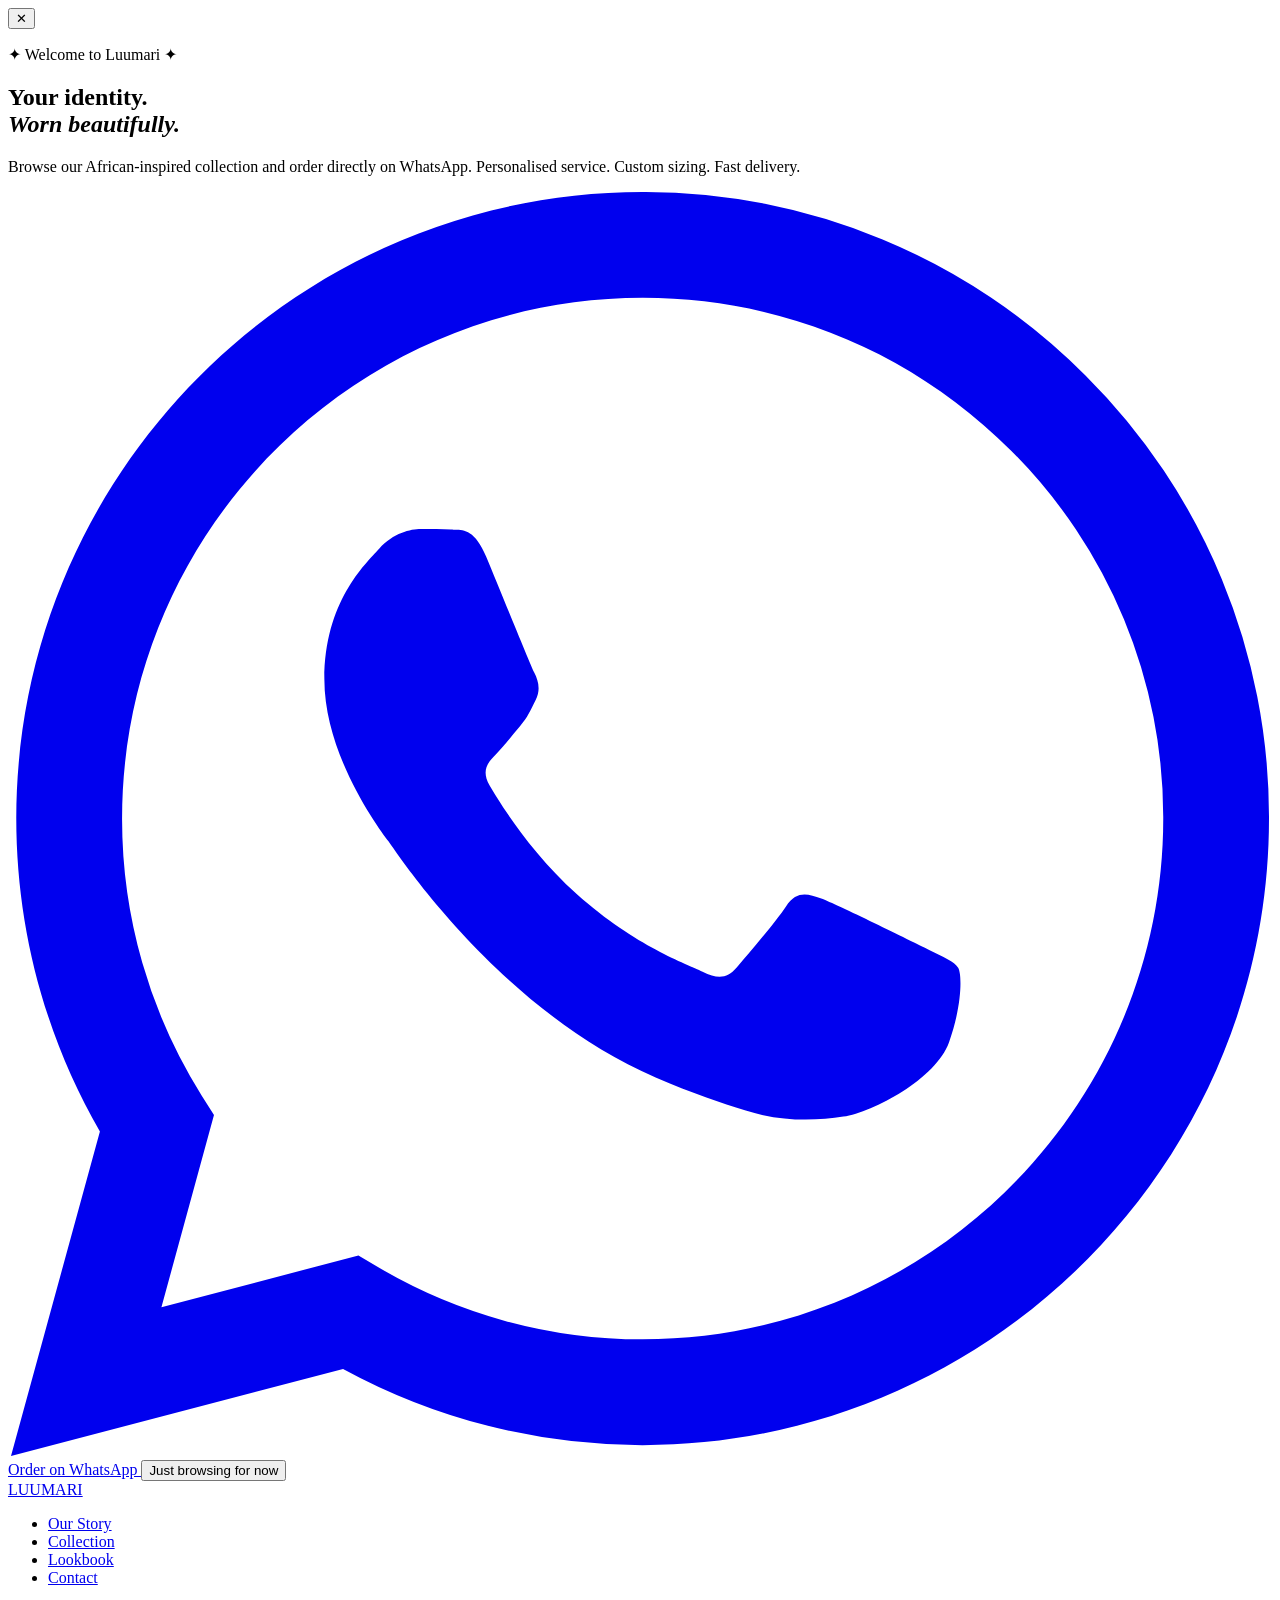
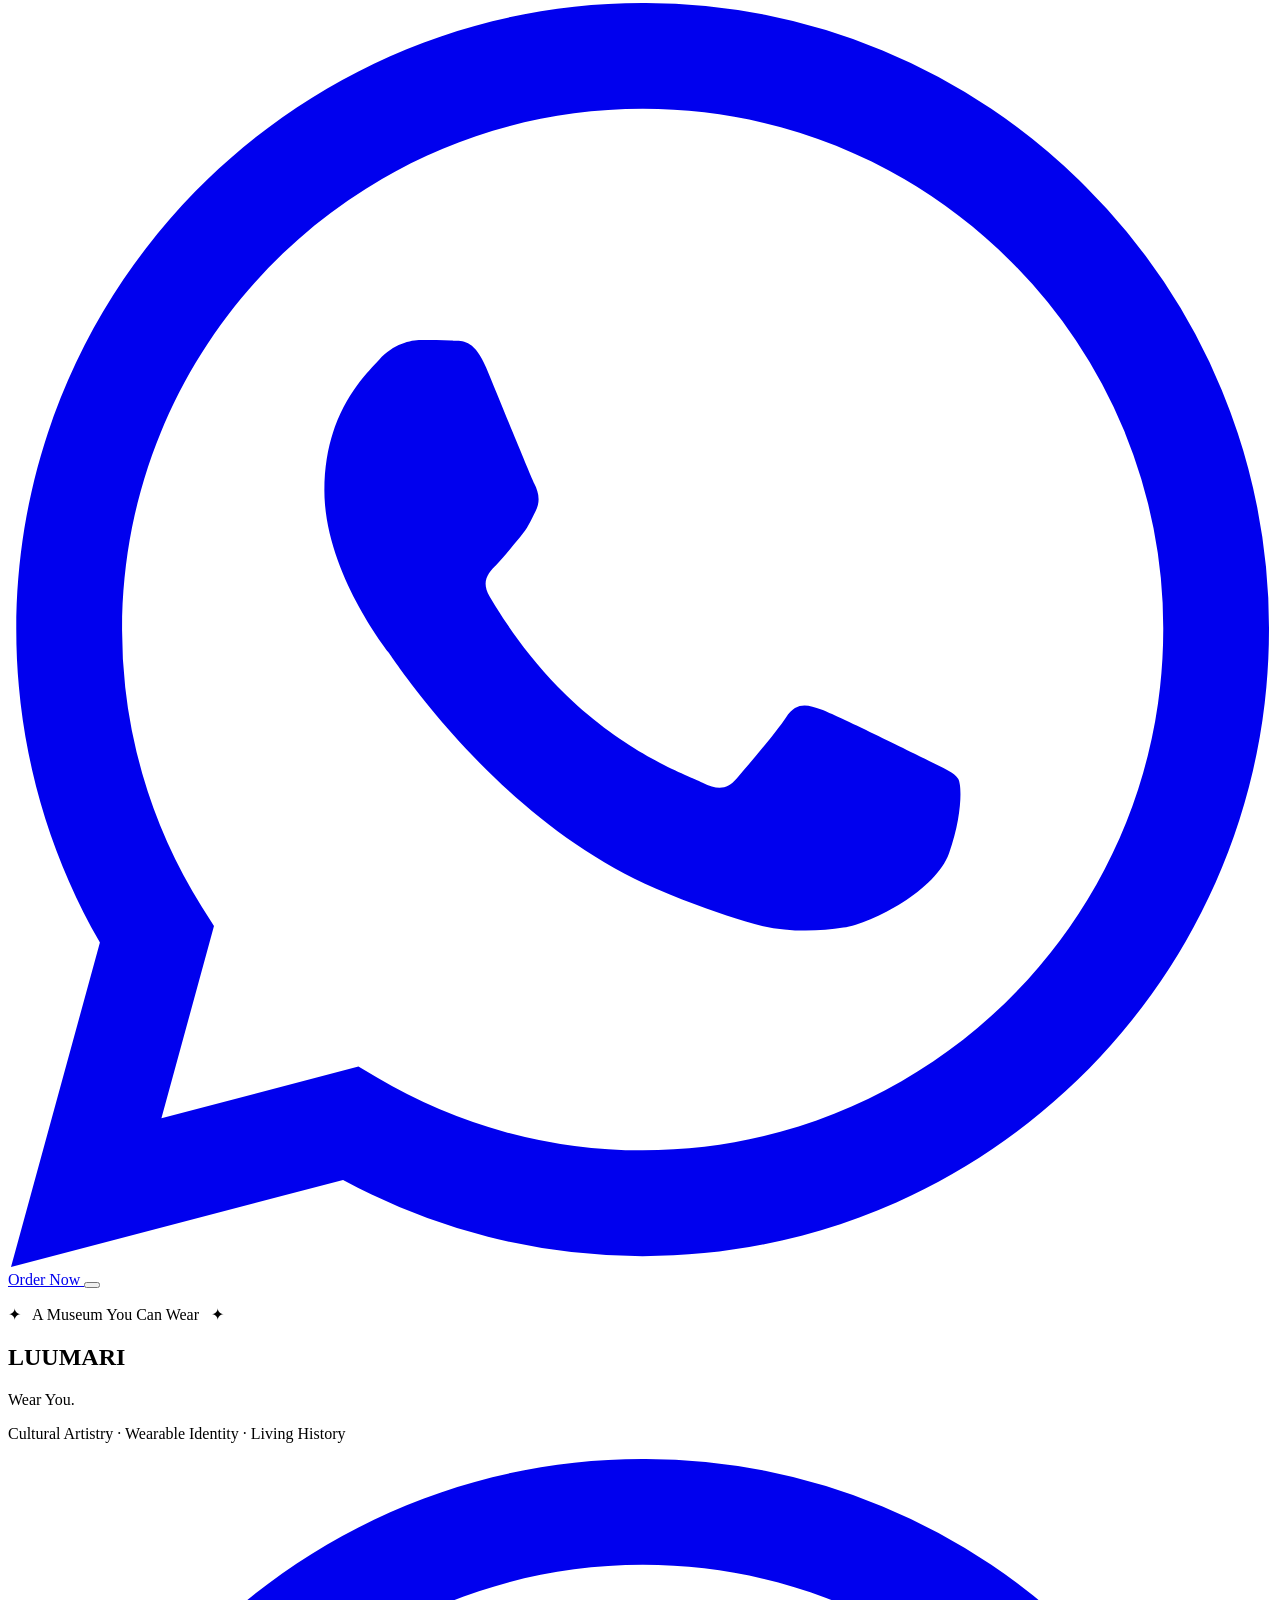
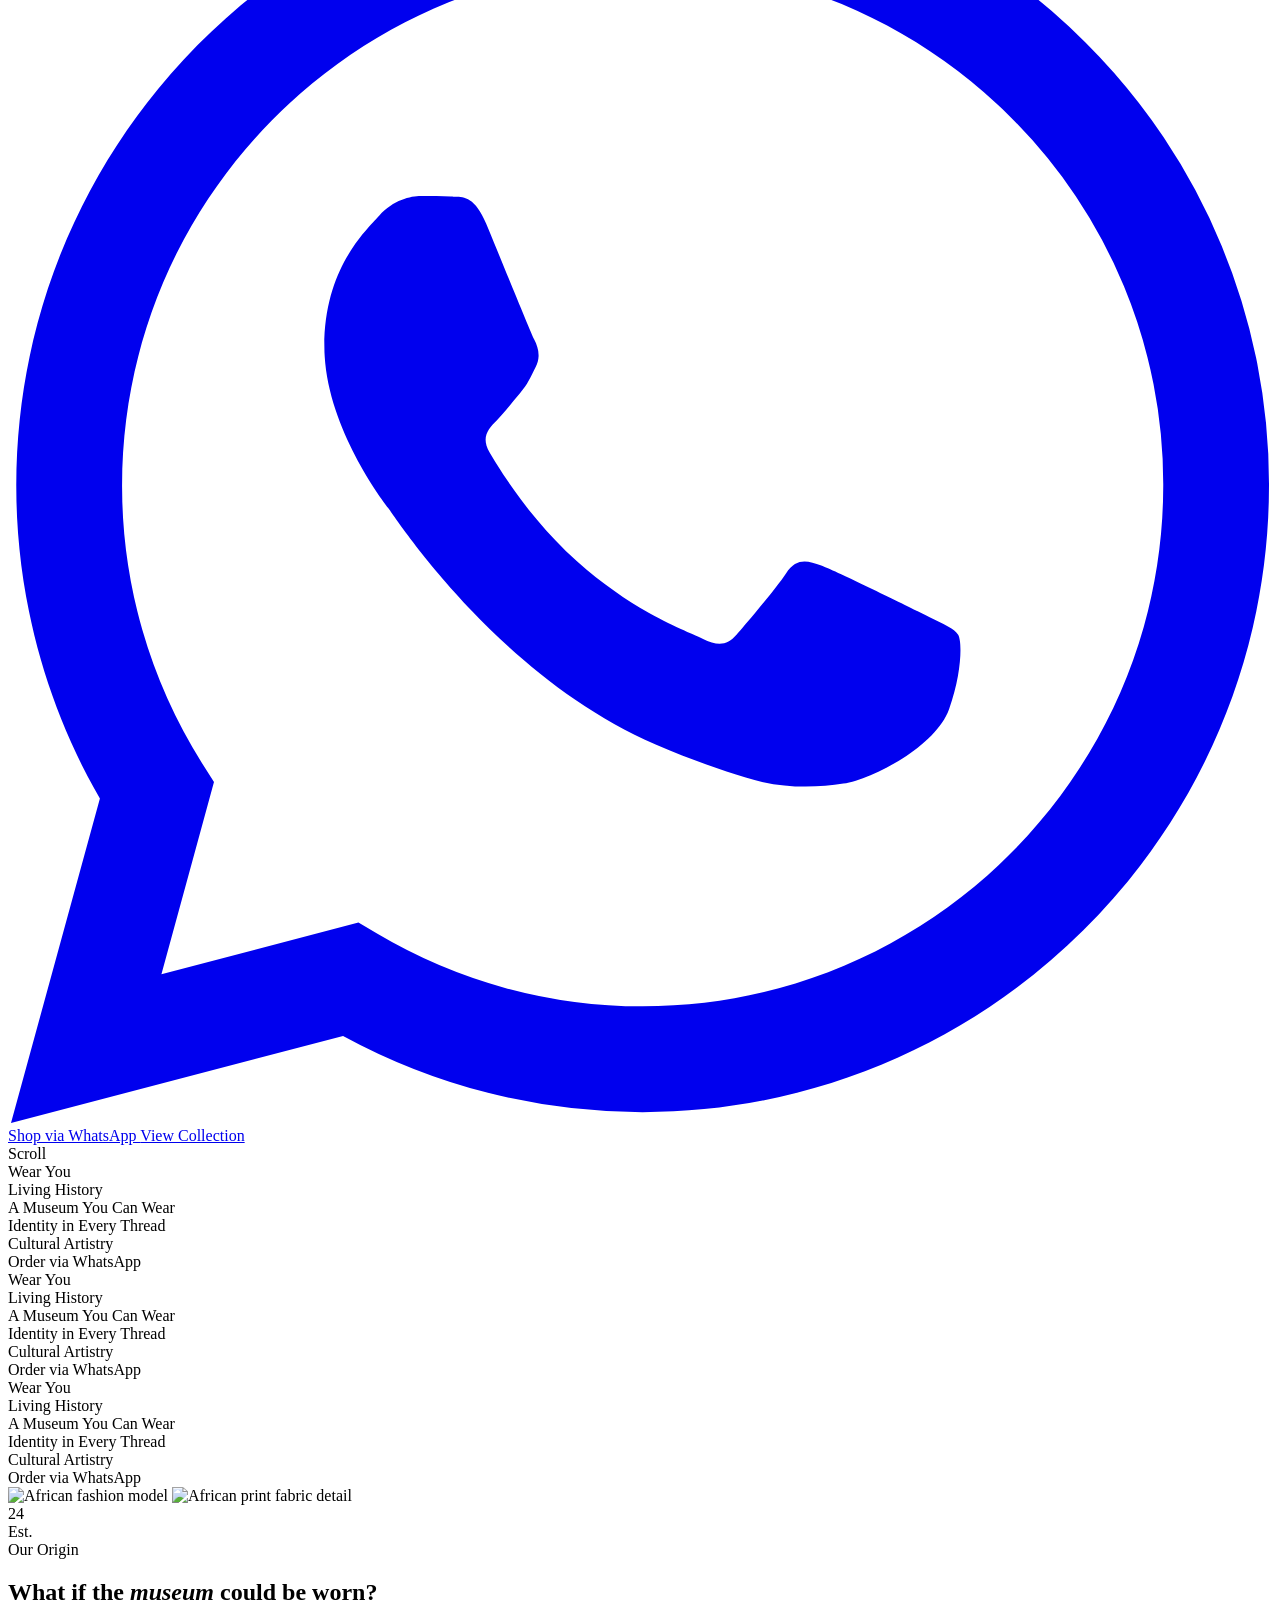
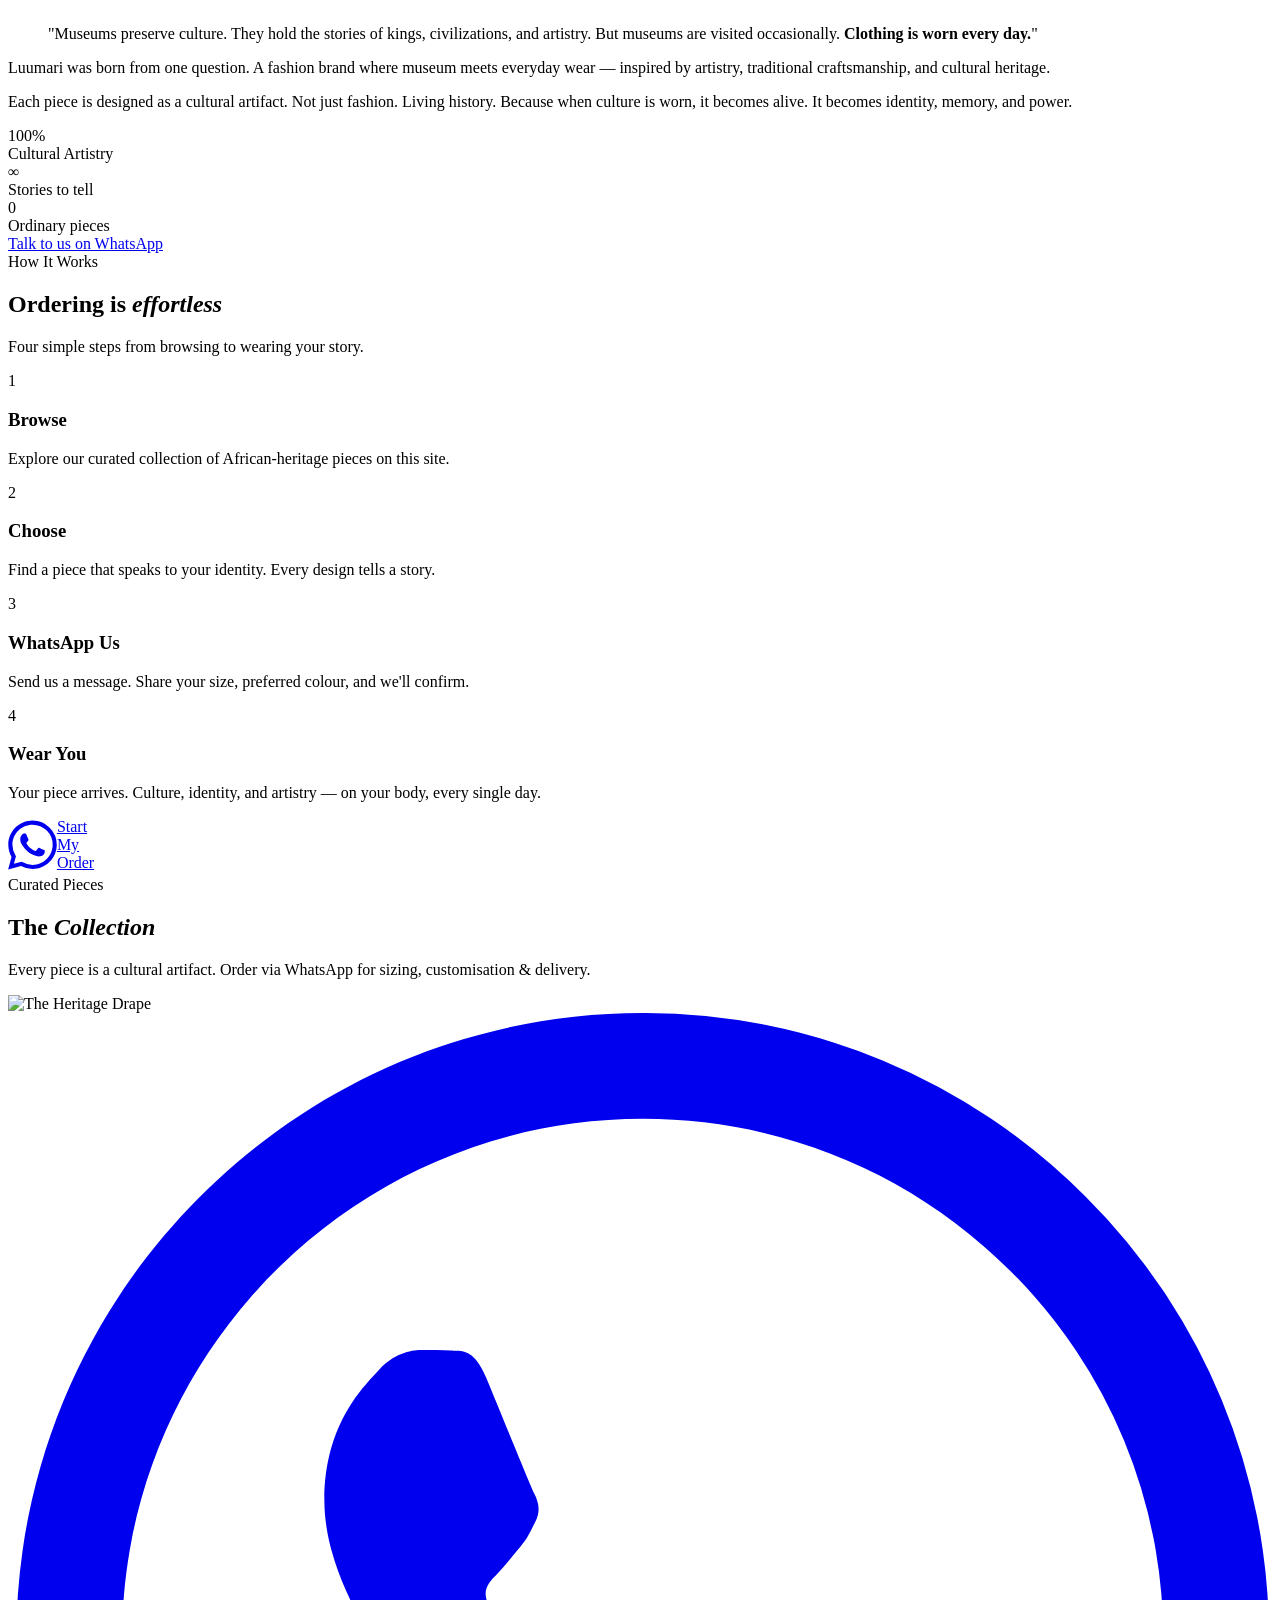
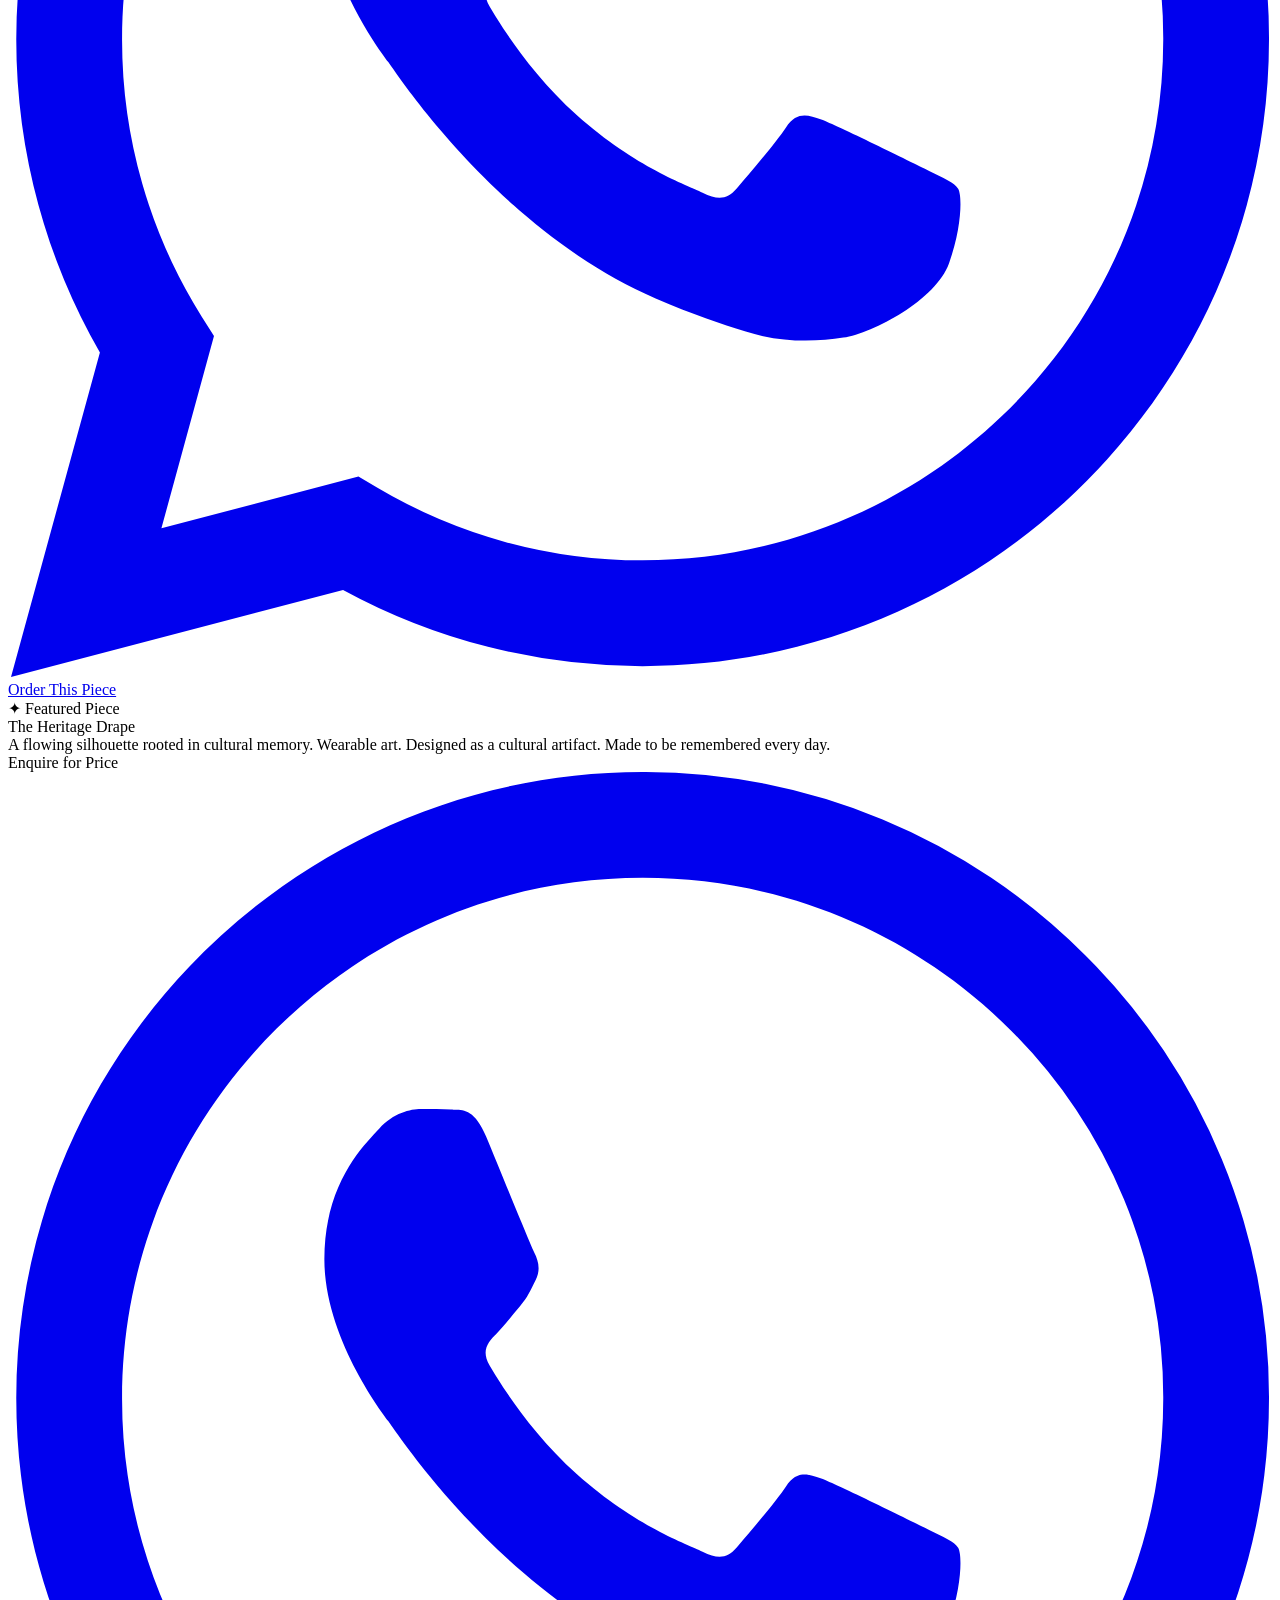
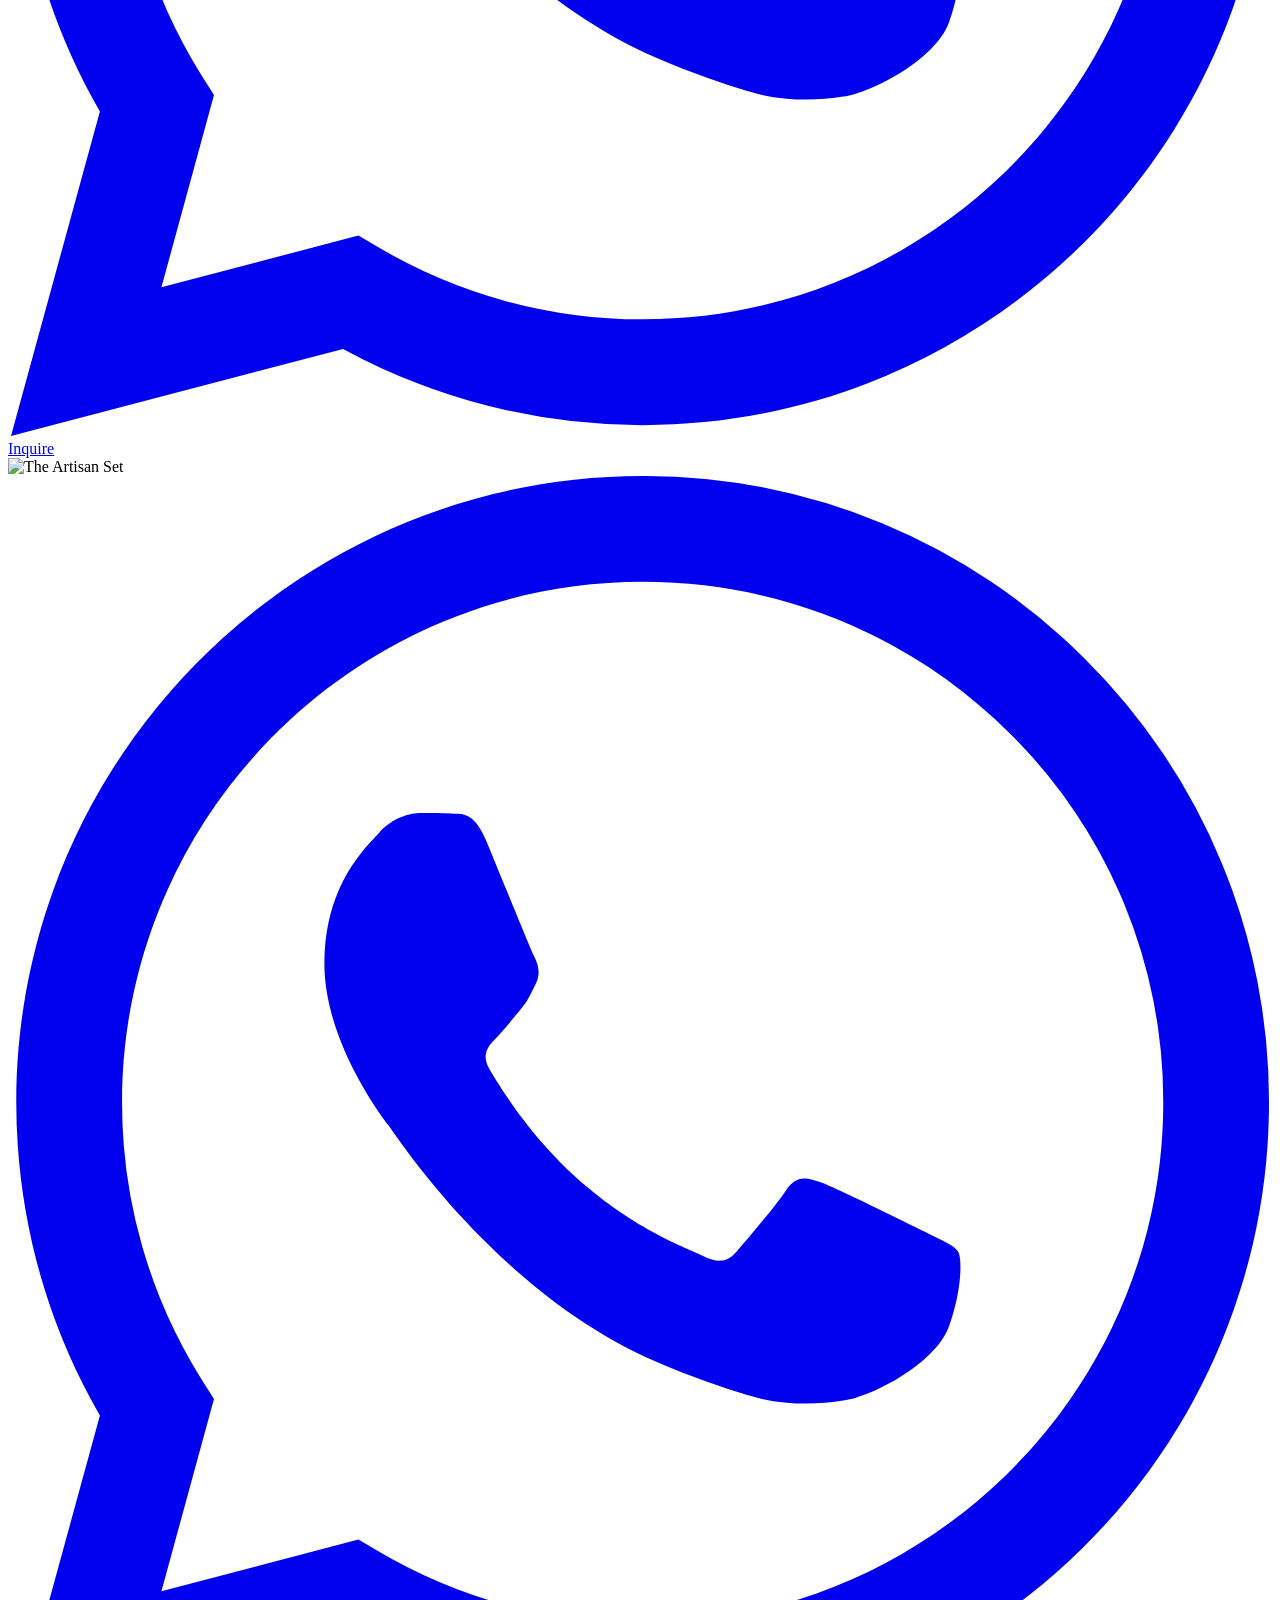
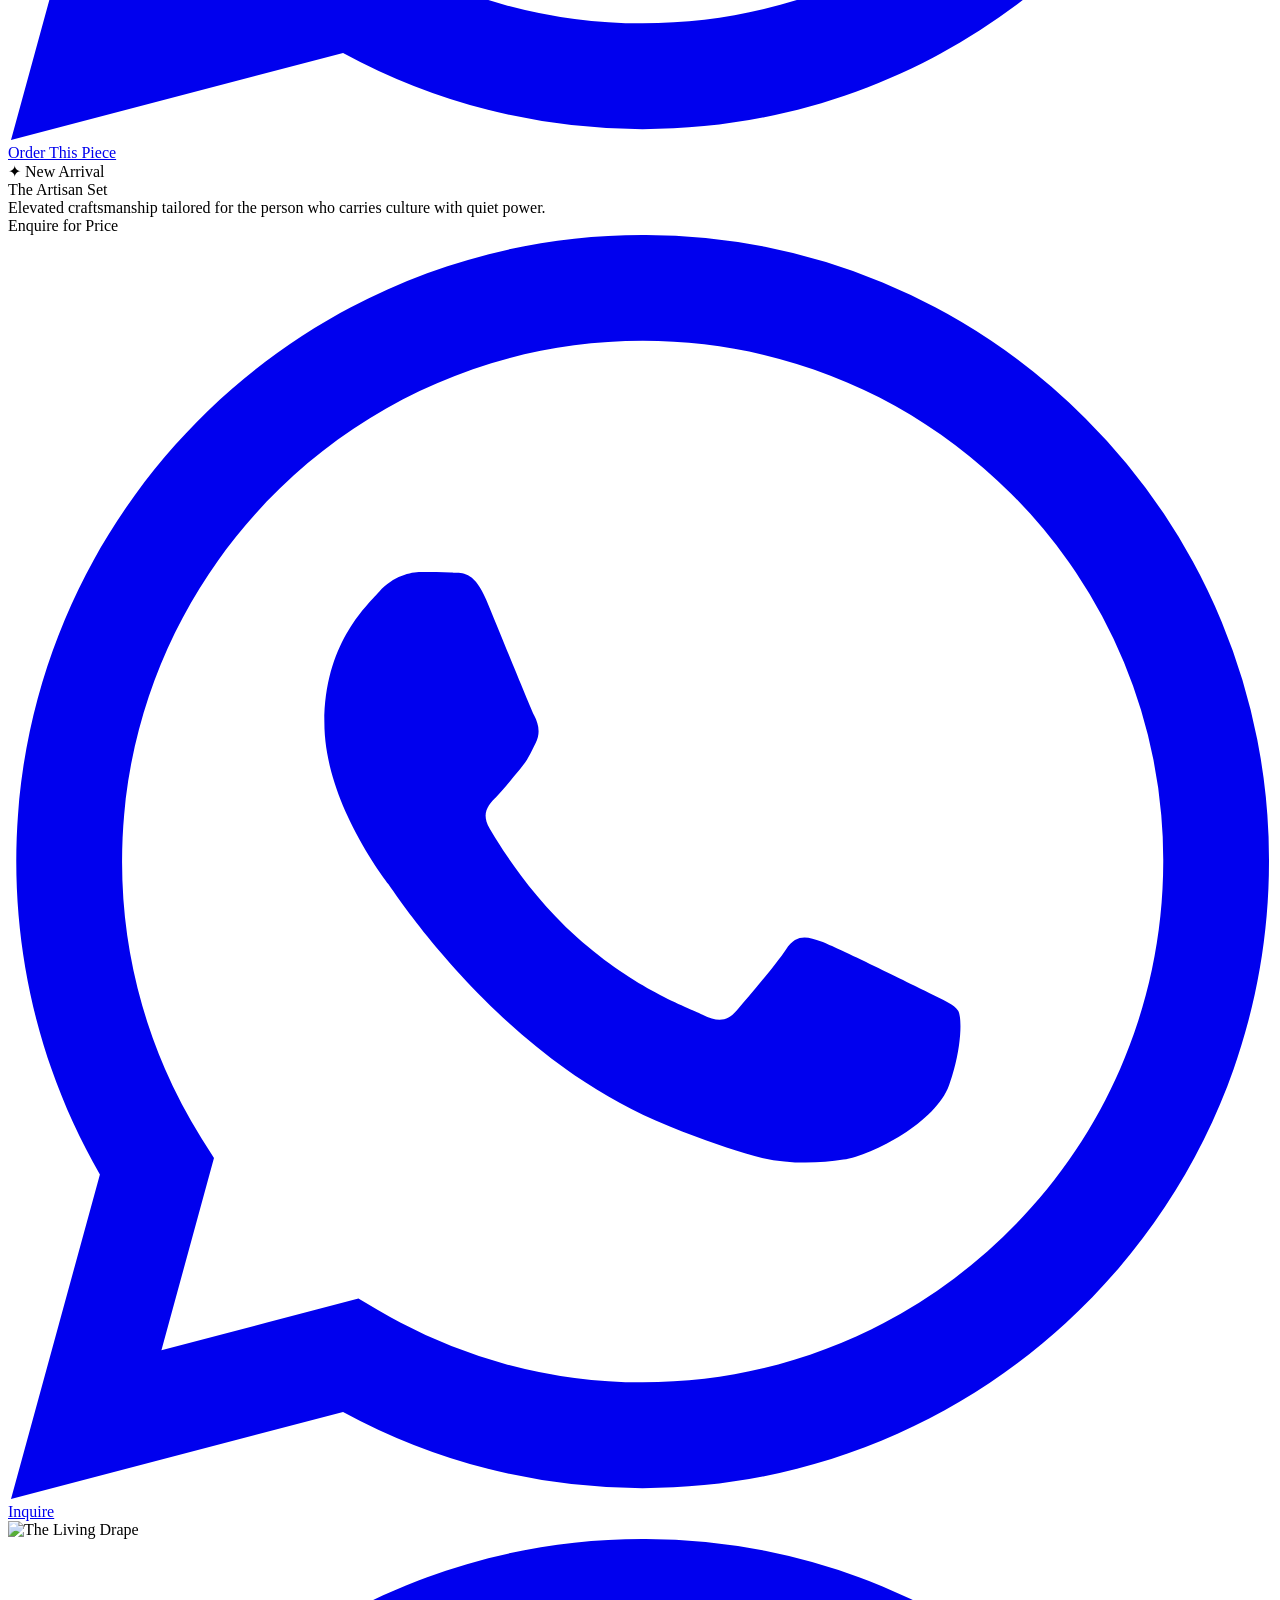
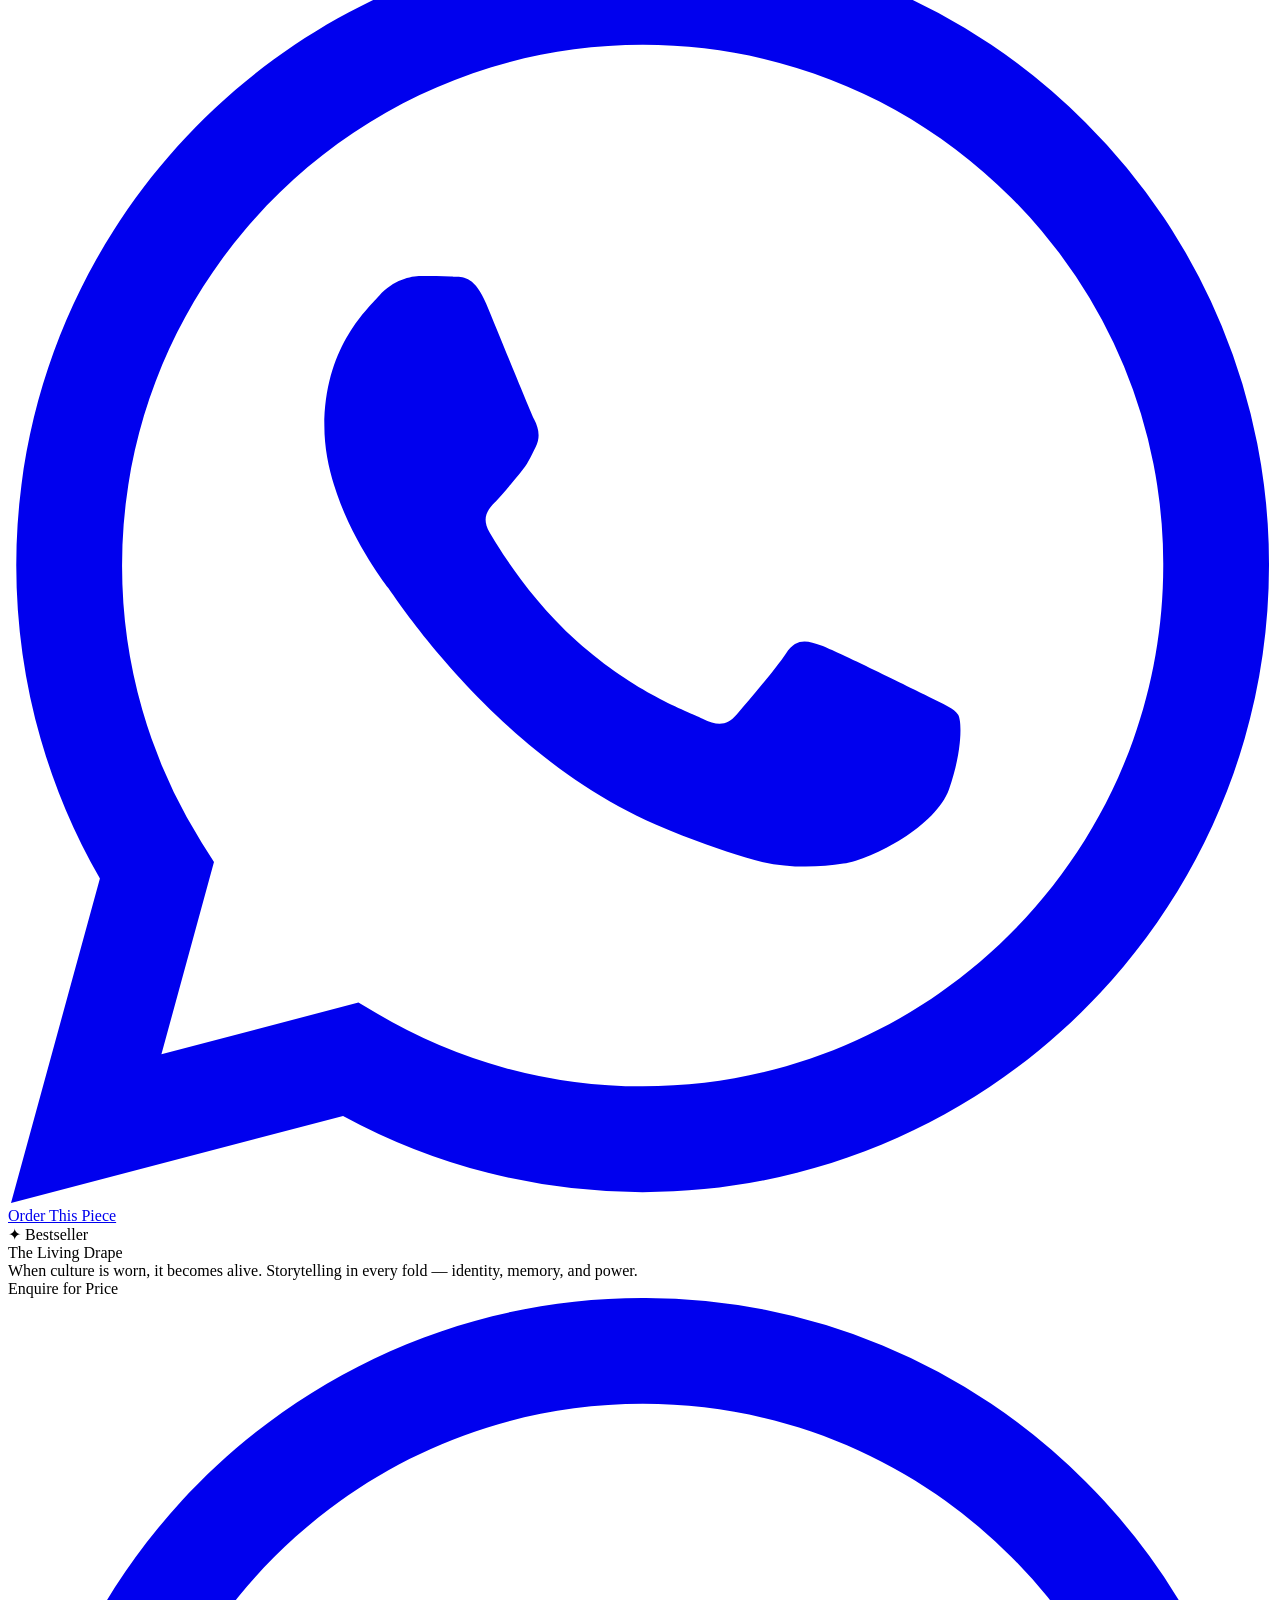
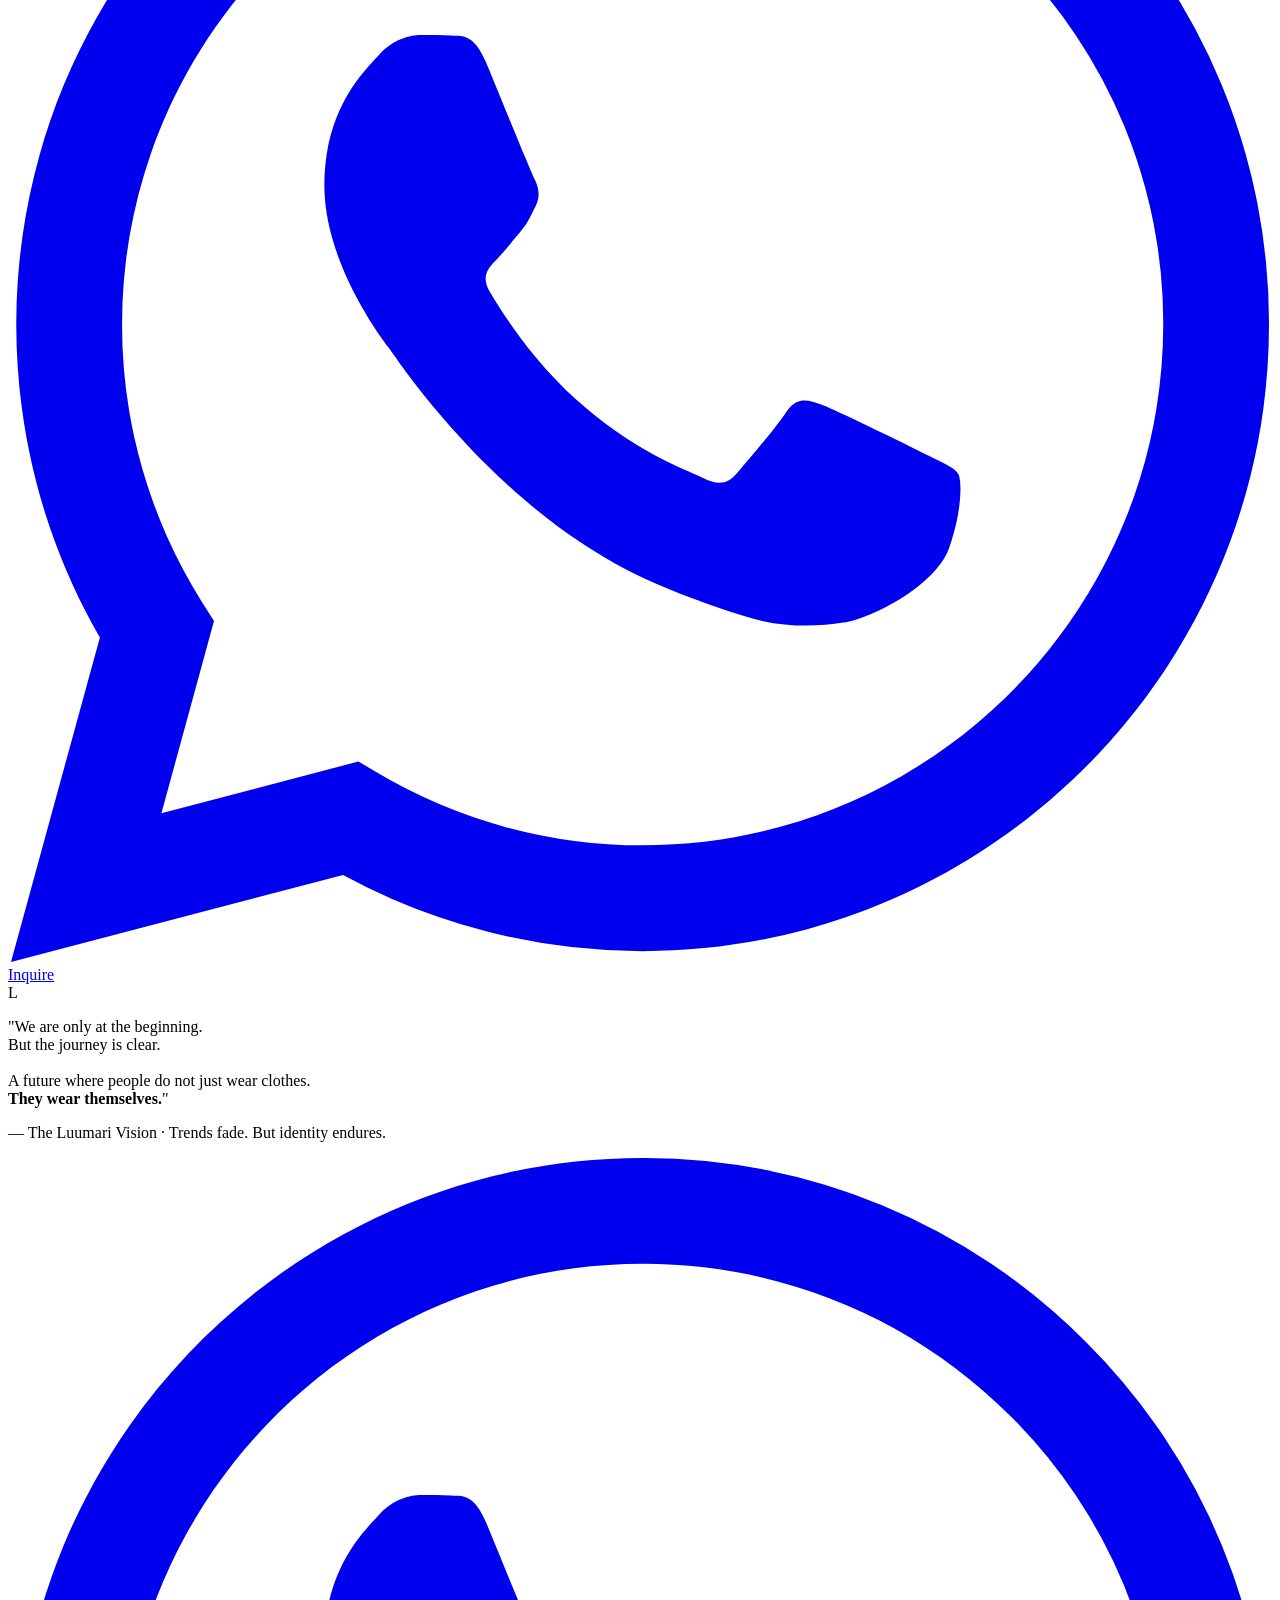
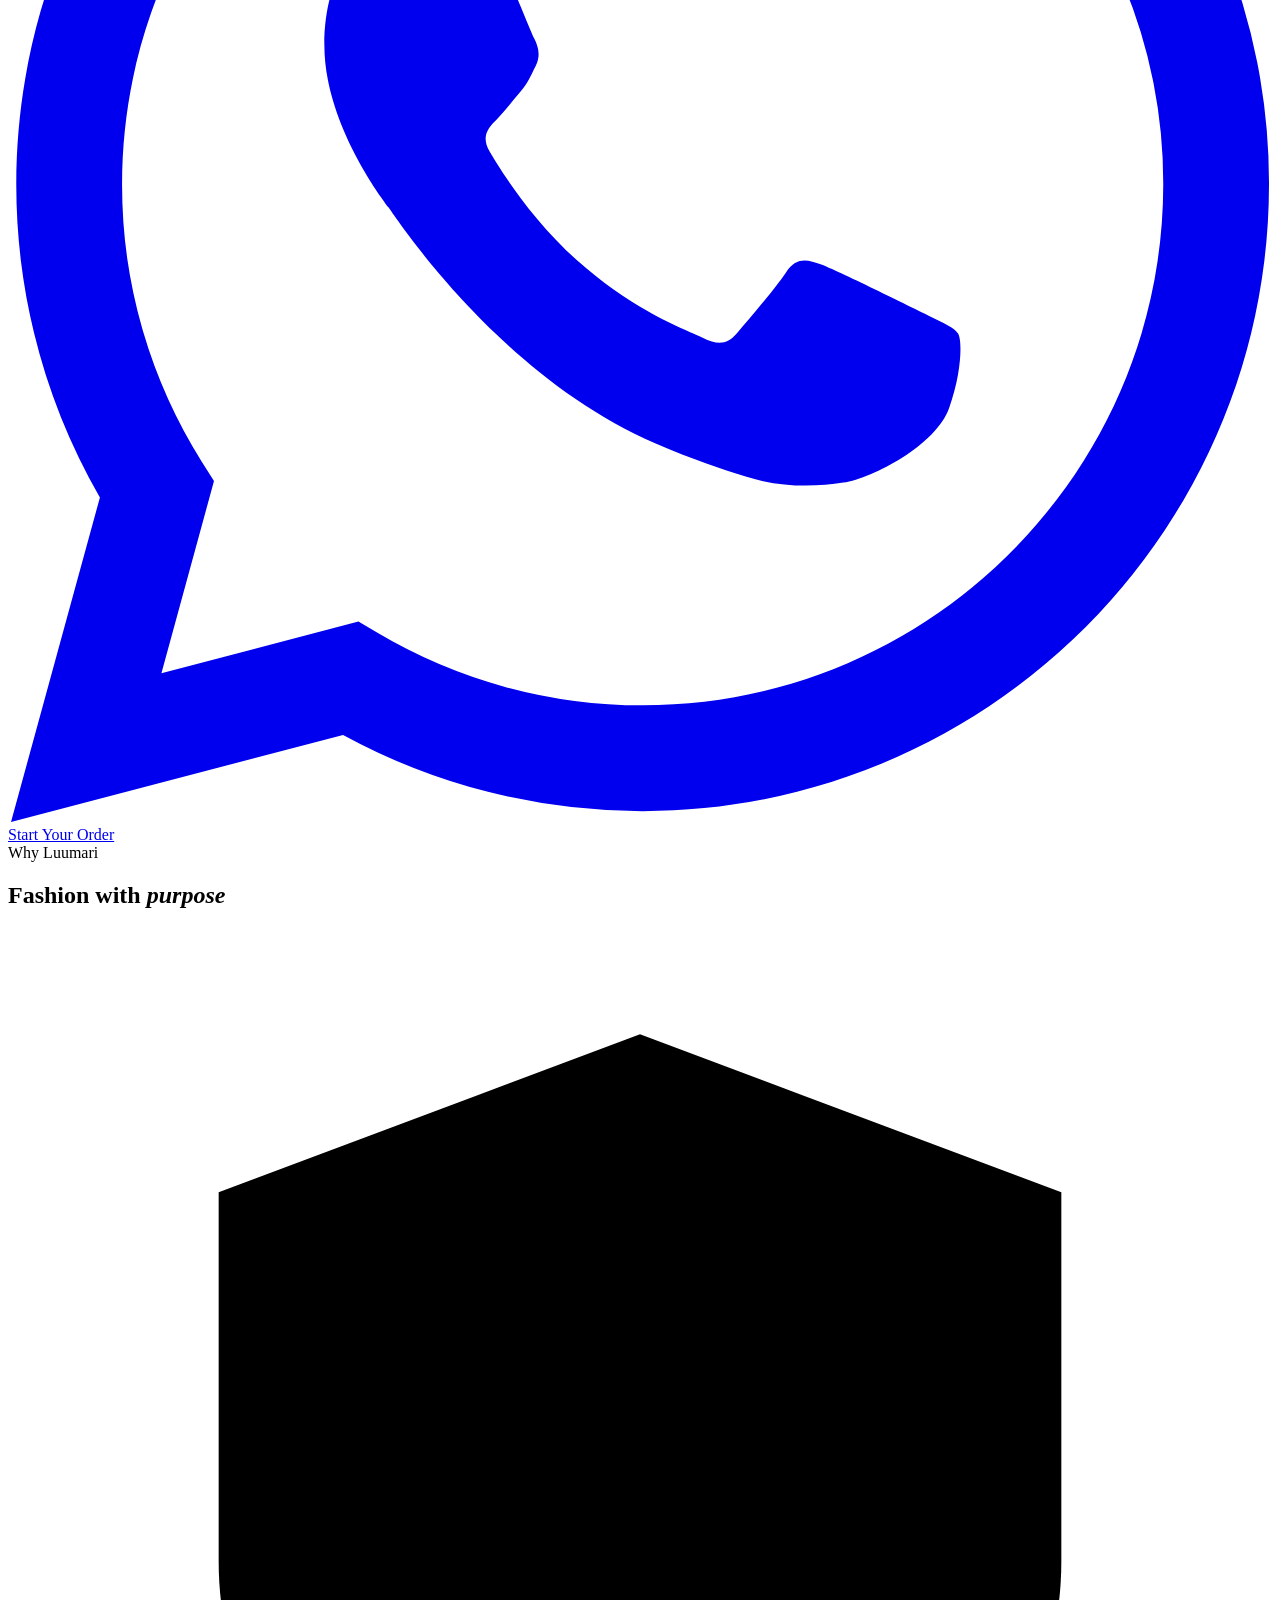
==== index.html @ 2bc336d2 "Add files via upload" ====
<!DOCTYPE html>
<html lang="en">
<head>
  <meta charset="UTF-8"/>
  <meta name="viewport" content="width=device-width, initial-scale=1.0"/>
  <title>LUUMARI — Wear You.</title>
  <link rel="stylesheet" href="./assets/style.css">
  <link rel="preconnect" href="https://fonts.googleapis.com">
  <link rel="preconnect" href="https://fonts.gstatic.com" crossorigin>
  <link href="https://fonts.googleapis.com/css2?family=Cormorant+Garamond:ital,wght@0,300;0,400;0,500;0,600;1,300;1,400;1,500;1,600&family=Cormorant+SC:wght@300;400;500;600&family=Jost:wght@200;300;400;500;600&display=swap" rel="stylesheet">

</head>
<body>

<!-- POPUP -->
<div class="popup-overlay" id="popup">
  <div class="popup">
    <div class="popup-gold-bar"></div>
    <div class="popup-body">
      <button class="popup-close" id="popupClose" aria-label="Close">✕</button>
      <p class="popup-eyebrow">✦ Welcome to Luumari ✦</p>
      <h2>Your identity.<br><em>Worn beautifully.</em></h2>
      <p>Browse our African-inspired collection and order directly on WhatsApp. Personalised service. Custom sizing. Fast delivery.</p>
      <a href="https://wa.me/YOURNUMBERHERE?text=Hi%20Luumari!%20I%20visited%20your%20website%20and%20I%27d%20love%20to%20shop%20your%20collection." class="wa-btn-full" target="_blank" rel="noopener">
        <svg viewBox="0 0 24 24" fill="currentColor"><path d="M17.472 14.382c-.297-.149-1.758-.867-2.03-.967-.273-.099-.471-.148-.67.15-.197.297-.767.966-.94 1.164-.173.199-.347.223-.644.075-.297-.15-1.255-.463-2.39-1.475-.883-.788-1.48-1.761-1.653-2.059-.173-.297-.018-.458.13-.606.134-.133.298-.347.446-.52.149-.174.198-.298.298-.497.099-.198.05-.371-.025-.52-.075-.149-.669-1.612-.916-2.207-.242-.579-.487-.5-.669-.51-.173-.008-.371-.01-.57-.01-.198 0-.52.074-.792.372-.272.297-1.04 1.016-1.04 2.479 0 1.462 1.065 2.875 1.213 3.074.149.198 2.096 3.2 5.077 4.487.709.306 1.262.489 1.694.625.712.227 1.36.195 1.871.118.571-.085 1.758-.719 2.006-1.413.248-.694.248-1.289.173-1.413-.074-.124-.272-.198-.57-.347m-5.421 7.403h-.004a9.87 9.87 0 01-5.031-1.378l-.361-.214-3.741.982.998-3.648-.235-.374a9.86 9.86 0 01-1.51-5.26c.001-5.45 4.436-9.884 9.888-9.884 2.64 0 5.122 1.03 6.988 2.898a9.825 9.825 0 012.893 6.994c-.003 5.45-4.437 9.884-9.885 9.884m8.413-18.297A11.815 11.815 0 0012.05 0C5.495 0 .16 5.335.157 11.892c0 2.096.547 4.142 1.588 5.945L.057 24l6.305-1.654a11.882 11.882 0 005.683 1.448h.005c6.554 0 11.89-5.335 11.893-11.893a11.821 11.821 0 00-3.48-8.413z"/></svg>
        Order on WhatsApp
      </a>
      <button class="popup-skip" id="popupSkip">Just browsing for now</button>
    </div>
  </div>
</div>

<!-- NAV -->
<nav id="nav">
  <a href="#" class="nav-logo">LUUMARI</a>
  <ul class="nav-center">
    <li><a href="#story">Our Story</a></li>
    <li><a href="#collection">Collection</a></li>
    <li><a href="#lookbook">Lookbook</a></li>
    <li><a href="#contact">Contact</a></li>
  </ul>
  <div class="nav-right">
    <a href="https://wa.me/YOURNUMBERHERE?text=Hi%20Luumari!%20I%27d%20like%20to%20place%20an%20order." class="nav-wa-btn" target="_blank" rel="noopener">
      <svg viewBox="0 0 24 24" fill="currentColor"><path d="M17.472 14.382c-.297-.149-1.758-.867-2.03-.967-.273-.099-.471-.148-.67.15-.197.297-.767.966-.94 1.164-.173.199-.347.223-.644.075-.297-.15-1.255-.463-2.39-1.475-.883-.788-1.48-1.761-1.653-2.059-.173-.297-.018-.458.13-.606.134-.133.298-.347.446-.52.149-.174.198-.298.298-.497.099-.198.05-.371-.025-.52-.075-.149-.669-1.612-.916-2.207-.242-.579-.487-.5-.669-.51-.173-.008-.371-.01-.57-.01-.198 0-.52.074-.792.372-.272.297-1.04 1.016-1.04 2.479 0 1.462 1.065 2.875 1.213 3.074.149.198 2.096 3.2 5.077 4.487.709.306 1.262.489 1.694.625.712.227 1.36.195 1.871.118.571-.085 1.758-.719 2.006-1.413.248-.694.248-1.289.173-1.413-.074-.124-.272-.198-.57-.347m-5.421 7.403h-.004a9.87 9.87 0 01-5.031-1.378l-.361-.214-3.741.982.998-3.648-.235-.374a9.86 9.86 0 01-1.51-5.26c.001-5.45 4.436-9.884 9.888-9.884 2.64 0 5.122 1.03 6.988 2.898a9.825 9.825 0 012.893 6.994c-.003 5.45-4.437 9.884-9.885 9.884m8.413-18.297A11.815 11.815 0 0012.05 0C5.495 0 .16 5.335.157 11.892c0 2.096.547 4.142 1.588 5.945L.057 24l6.305-1.654a11.882 11.882 0 005.683 1.448h.005c6.554 0 11.89-5.335 11.893-11.893a11.821 11.821 0 00-3.48-8.413z"/></svg>
      Order Now
    </a>
    <button class="nav-hamburger" id="hamburger" aria-label="Menu">
      <span></span><span></span><span></span>
    </button>
  </div>
</nav>

<!-- HERO -->
<section class="hero" id="home">
  <div class="hero-bg"></div>
  <div class="hero-overlay"></div>
  <div class="hero-grain"></div>
  <div class="hero-content">
    <p class="hero-eyebrow">✦ &nbsp; A Museum You Can Wear &nbsp; ✦</p>
    <h1 class="hero-title">LUUMARI</h1>
    <p class="hero-tagline">Wear You.</p>
    <p class="hero-sub">Cultural Artistry · Wearable Identity · Living History</p>
    <div class="hero-btns">
      <a href="https://wa.me/YOURNUMBERHERE?text=Hi%20Luumari!%20I%27d%20like%20to%20shop%20your%20collection." class="btn-wa" target="_blank" rel="noopener">
        <svg viewBox="0 0 24 24" fill="currentColor"><path d="M17.472 14.382c-.297-.149-1.758-.867-2.03-.967-.273-.099-.471-.148-.67.15-.197.297-.767.966-.94 1.164-.173.199-.347.223-.644.075-.297-.15-1.255-.463-2.39-1.475-.883-.788-1.48-1.761-1.653-2.059-.173-.297-.018-.458.13-.606.134-.133.298-.347.446-.52.149-.174.198-.298.298-.497.099-.198.05-.371-.025-.52-.075-.149-.669-1.612-.916-2.207-.242-.579-.487-.5-.669-.51-.173-.008-.371-.01-.57-.01-.198 0-.52.074-.792.372-.272.297-1.04 1.016-1.04 2.479 0 1.462 1.065 2.875 1.213 3.074.149.198 2.096 3.2 5.077 4.487.709.306 1.262.489 1.694.625.712.227 1.36.195 1.871.118.571-.085 1.758-.719 2.006-1.413.248-.694.248-1.289.173-1.413-.074-.124-.272-.198-.57-.347m-5.421 7.403h-.004a9.87 9.87 0 01-5.031-1.378l-.361-.214-3.741.982.998-3.648-.235-.374a9.86 9.86 0 01-1.51-5.26c.001-5.45 4.436-9.884 9.888-9.884 2.64 0 5.122 1.03 6.988 2.898a9.825 9.825 0 012.893 6.994c-.003 5.45-4.437 9.884-9.885 9.884m8.413-18.297A11.815 11.815 0 0012.05 0C5.495 0 .16 5.335.157 11.892c0 2.096.547 4.142 1.588 5.945L.057 24l6.305-1.654a11.882 11.882 0 005.683 1.448h.005c6.554 0 11.89-5.335 11.893-11.893a11.821 11.821 0 00-3.48-8.413z"/></svg>
        Shop via WhatsApp
      </a>
      <a href="#collection" class="btn-ghost">View Collection</a>
    </div>
  </div>
  <div class="hero-scroll">
    <span>Scroll</span>
    <div class="hero-scroll-line"></div>
  </div>
</section>

<!-- TICKER -->
<div class="ticker">
  <div class="ticker-track">
    <div class="ticker-item">Wear You</div>
    <div class="ticker-item">Living History</div>
    <div class="ticker-item">A Museum You Can Wear</div>
    <div class="ticker-item">Identity in Every Thread</div>
    <div class="ticker-item">Cultural Artistry</div>
    <div class="ticker-item">Order via WhatsApp</div>
    <div class="ticker-item">Wear You</div>
    <div class="ticker-item">Living History</div>
    <div class="ticker-item">A Museum You Can Wear</div>
    <div class="ticker-item">Identity in Every Thread</div>
    <div class="ticker-item">Cultural Artistry</div>
    <div class="ticker-item">Order via WhatsApp</div>
    <div class="ticker-item">Wear You</div>
    <div class="ticker-item">Living History</div>
    <div class="ticker-item">A Museum You Can Wear</div>
    <div class="ticker-item">Identity in Every Thread</div>
    <div class="ticker-item">Cultural Artistry</div>
    <div class="ticker-item">Order via WhatsApp</div>
  </div>
</div>

<!-- STORY -->
<section class="story" id="story">
  <div class="story-grid">
    <div class="story-images reveal">
      <img class="story-img-main"
        src="https://images.unsplash.com/photo-1509631179647-0177331693ae?w=800&q=80"
        alt="African fashion model" loading="lazy">
      <img class="story-img-accent"
        src="https://images.unsplash.com/photo-1531746020798-e6953c6e8e04?w=600&q=80"
        alt="African print fabric detail" loading="lazy">
      <div class="story-badge">
        <div class="story-badge-num">24</div>
        <div class="story-badge-lbl">Est.</div>
      </div>
    </div>
    <div class="story-text">
      <div class="section-label reveal">Our Origin</div>
      <h2 class="reveal">What if the <em>museum</em> could be worn?</h2>
      <blockquote class="story-quote reveal">
        "Museums preserve culture. They hold the stories of kings, civilizations, and artistry. But museums are visited occasionally. <strong>Clothing is worn every day.</strong>"
      </blockquote>
      <p class="story-body reveal">Luumari was born from one question. A fashion brand where museum meets everyday wear — inspired by artistry, traditional craftsmanship, and cultural heritage.</p>
      <p class="story-body reveal">Each piece is designed as a cultural artifact. Not just fashion. Living history. Because when culture is worn, it becomes alive. It becomes identity, memory, and power.</p>
      <div class="story-stats reveal">
        <div class="stat"><div class="num">100%</div><div class="lbl">Cultural Artistry</div></div>
        <div class="stat"><div class="num">∞</div><div class="lbl">Stories to tell</div></div>
        <div class="stat"><div class="num">0</div><div class="lbl">Ordinary pieces</div></div>
      </div>
      <a href="https://wa.me/YOURNUMBERHERE?text=Hi%20Luumari!%20I%27d%20love%20to%20hear%20more%20about%20your%20brand." class="text-link reveal" target="_blank" rel="noopener">Talk to us on WhatsApp</a>
    </div>
  </div>
</section>

<!-- HOW IT WORKS -->
<section class="how" id="how">
  <div class="how-inner">
    <div class="section-label reveal" style="justify-content:center">How It Works</div>
    <h2 class="reveal">Ordering is <em>effortless</em></h2>
    <p class="how-sub reveal">Four simple steps from browsing to wearing your story.</p>
    <div class="how-steps">
      <div class="step reveal">
        <div class="step-num"><span>1</span></div>
        <h3>Browse</h3>
        <p>Explore our curated collection of African-heritage pieces on this site.</p>
      </div>
      <div class="step reveal reveal-delay-1">
        <div class="step-num"><span>2</span></div>
        <h3>Choose</h3>
        <p>Find a piece that speaks to your identity. Every design tells a story.</p>
      </div>
      <div class="step reveal reveal-delay-2">
        <div class="step-num"><span>3</span></div>
        <h3>WhatsApp Us</h3>
        <p>Send us a message. Share your size, preferred colour, and we'll confirm.</p>
      </div>
      <div class="step reveal reveal-delay-3">
        <div class="step-num"><span>4</span></div>
        <h3>Wear You</h3>
        <p>Your piece arrives. Culture, identity, and artistry — on your body, every single day.</p>
      </div>
    </div>
    <div class="how-cta reveal">
      <a href="https://wa.me/YOURNUMBERHERE?text=Hi%20Luumari!%20I%27d%20like%20to%20start%20an%20order." class="btn-wa" style="display:inline-flex" target="_blank" rel="noopener">
        <svg viewBox="0 0 24 24" fill="currentColor"><path d="M17.472 14.382c-.297-.149-1.758-.867-2.03-.967-.273-.099-.471-.148-.67.15-.197.297-.767.966-.94 1.164-.173.199-.347.223-.644.075-.297-.15-1.255-.463-2.39-1.475-.883-.788-1.48-1.761-1.653-2.059-.173-.297-.018-.458.13-.606.134-.133.298-.347.446-.52.149-.174.198-.298.298-.497.099-.198.05-.371-.025-.52-.075-.149-.669-1.612-.916-2.207-.242-.579-.487-.5-.669-.51-.173-.008-.371-.01-.57-.01-.198 0-.52.074-.792.372-.272.297-1.04 1.016-1.04 2.479 0 1.462 1.065 2.875 1.213 3.074.149.198 2.096 3.2 5.077 4.487.709.306 1.262.489 1.694.625.712.227 1.36.195 1.871.118.571-.085 1.758-.719 2.006-1.413.248-.694.248-1.289.173-1.413-.074-.124-.272-.198-.57-.347m-5.421 7.403h-.004a9.87 9.87 0 01-5.031-1.378l-.361-.214-3.741.982.998-3.648-.235-.374a9.86 9.86 0 01-1.51-5.26c.001-5.45 4.436-9.884 9.888-9.884 2.64 0 5.122 1.03 6.988 2.898a9.825 9.825 0 012.893 6.994c-.003 5.45-4.437 9.884-9.885 9.884m8.413-18.297A11.815 11.815 0 0012.05 0C5.495 0 .16 5.335.157 11.892c0 2.096.547 4.142 1.588 5.945L.057 24l6.305-1.654a11.882 11.882 0 005.683 1.448h.005c6.554 0 11.89-5.335 11.893-11.893a11.821 11.821 0 00-3.48-8.413z"/></svg>
        Start My Order
      </a>
    </div>
  </div>
</section>

<!-- COLLECTION -->
<section class="collection" id="collection">
  <div class="collection-inner">
    <div class="collection-header reveal">
      <div>
        <div class="section-label">Curated Pieces</div>
        <h2>The <em>Collection</em></h2>
      </div>
      <p>Every piece is a cultural artifact. Order via WhatsApp for sizing, customisation & delivery.</p>
    </div>
    <div class="coll-grid">

      <!-- Featured Large -->
      <div class="coll-card large reveal">
        <div class="card-img-wrap">
          <img src="https://images.unsplash.com/photo-1509631179647-0177331693ae?w=900&q=80" alt="The Heritage Drape" loading="lazy">
          <div class="card-img-gradient"></div>
          <div class="card-hover-cta">
            <a href="https://wa.me/YOURNUMBERHERE?text=Hi!%20I%27m%20interested%20in%20the%20Heritage%20Drape." class="card-wa-btn" target="_blank" rel="noopener">
              <svg viewBox="0 0 24 24" fill="currentColor"><path d="M17.472 14.382c-.297-.149-1.758-.867-2.03-.967-.273-.099-.471-.148-.67.15-.197.297-.767.966-.94 1.164-.173.199-.347.223-.644.075-.297-.15-1.255-.463-2.39-1.475-.883-.788-1.48-1.761-1.653-2.059-.173-.297-.018-.458.13-.606.134-.133.298-.347.446-.52.149-.174.198-.298.298-.497.099-.198.05-.371-.025-.52-.075-.149-.669-1.612-.916-2.207-.242-.579-.487-.5-.669-.51-.173-.008-.371-.01-.57-.01-.198 0-.52.074-.792.372-.272.297-1.04 1.016-1.04 2.479 0 1.462 1.065 2.875 1.213 3.074.149.198 2.096 3.2 5.077 4.487.709.306 1.262.489 1.694.625.712.227 1.36.195 1.871.118.571-.085 1.758-.719 2.006-1.413.248-.694.248-1.289.173-1.413-.074-.124-.272-.198-.57-.347m-5.421 7.403h-.004a9.87 9.87 0 01-5.031-1.378l-.361-.214-3.741.982.998-3.648-.235-.374a9.86 9.86 0 01-1.51-5.26c.001-5.45 4.436-9.884 9.888-9.884 2.64 0 5.122 1.03 6.988 2.898a9.825 9.825 0 012.893 6.994c-.003 5.45-4.437 9.884-9.885 9.884m8.413-18.297A11.815 11.815 0 0012.05 0C5.495 0 .16 5.335.157 11.892c0 2.096.547 4.142 1.588 5.945L.057 24l6.305-1.654a11.882 11.882 0 005.683 1.448h.005c6.554 0 11.89-5.335 11.893-11.893a11.821 11.821 0 00-3.48-8.413z"/></svg>
              Order This Piece
            </a>
          </div>
        </div>
        <div class="card-body">
          <div class="card-tag">✦ Featured Piece</div>
          <div class="card-name">The Heritage Drape</div>
          <div class="card-desc">A flowing silhouette rooted in cultural memory. Wearable art. Designed as a cultural artifact. Made to be remembered every day.</div>
          <div class="card-foot">
            <div class="card-price">Enquire for Price</div>
            <a href="https://wa.me/YOURNUMBERHERE?text=Hi!%20I%27m%20interested%20in%20the%20Heritage%20Drape." class="card-cta-link" target="_blank" rel="noopener">
              <svg viewBox="0 0 24 24" fill="currentColor"><path d="M17.472 14.382c-.297-.149-1.758-.867-2.03-.967-.273-.099-.471-.148-.67.15-.197.297-.767.966-.94 1.164-.173.199-.347.223-.644.075-.297-.15-1.255-.463-2.39-1.475-.883-.788-1.48-1.761-1.653-2.059-.173-.297-.018-.458.13-.606.134-.133.298-.347.446-.52.149-.174.198-.298.298-.497.099-.198.05-.371-.025-.52-.075-.149-.669-1.612-.916-2.207-.242-.579-.487-.5-.669-.51-.173-.008-.371-.01-.57-.01-.198 0-.52.074-.792.372-.272.297-1.04 1.016-1.04 2.479 0 1.462 1.065 2.875 1.213 3.074.149.198 2.096 3.2 5.077 4.487.709.306 1.262.489 1.694.625.712.227 1.36.195 1.871.118.571-.085 1.758-.719 2.006-1.413.248-.694.248-1.289.173-1.413-.074-.124-.272-.198-.57-.347m-5.421 7.403h-.004a9.87 9.87 0 01-5.031-1.378l-.361-.214-3.741.982.998-3.648-.235-.374a9.86 9.86 0 01-1.51-5.26c.001-5.45 4.436-9.884 9.888-9.884 2.64 0 5.122 1.03 6.988 2.898a9.825 9.825 0 012.893 6.994c-.003 5.45-4.437 9.884-9.885 9.884m8.413-18.297A11.815 11.815 0 0012.05 0C5.495 0 .16 5.335.157 11.892c0 2.096.547 4.142 1.588 5.945L.057 24l6.305-1.654a11.882 11.882 0 005.683 1.448h.005c6.554 0 11.89-5.335 11.893-11.893a11.821 11.821 0 00-3.48-8.413z"/></svg>
              Inquire
            </a>
          </div>
        </div>
      </div>

      <!-- Card 2 -->
      <div class="coll-card reveal reveal-delay-1">
        <div class="card-img-wrap">
          <img src="https://images.unsplash.com/photo-1558769132-cb1aea458c5e?w=600&q=80" alt="The Artisan Set" loading="lazy">
          <div class="card-img-gradient"></div>
          <div class="card-hover-cta">
            <a href="https://wa.me/YOURNUMBERHERE?text=Hi!%20I%27m%20interested%20in%20the%20Artisan%20Set." class="card-wa-btn" target="_blank" rel="noopener">
              <svg viewBox="0 0 24 24" fill="currentColor"><path d="M17.472 14.382c-.297-.149-1.758-.867-2.03-.967-.273-.099-.471-.148-.67.15-.197.297-.767.966-.94 1.164-.173.199-.347.223-.644.075-.297-.15-1.255-.463-2.39-1.475-.883-.788-1.48-1.761-1.653-2.059-.173-.297-.018-.458.13-.606.134-.133.298-.347.446-.52.149-.174.198-.298.298-.497.099-.198.05-.371-.025-.52-.075-.149-.669-1.612-.916-2.207-.242-.579-.487-.5-.669-.51-.173-.008-.371-.01-.57-.01-.198 0-.52.074-.792.372-.272.297-1.04 1.016-1.04 2.479 0 1.462 1.065 2.875 1.213 3.074.149.198 2.096 3.2 5.077 4.487.709.306 1.262.489 1.694.625.712.227 1.36.195 1.871.118.571-.085 1.758-.719 2.006-1.413.248-.694.248-1.289.173-1.413-.074-.124-.272-.198-.57-.347m-5.421 7.403h-.004a9.87 9.87 0 01-5.031-1.378l-.361-.214-3.741.982.998-3.648-.235-.374a9.86 9.86 0 01-1.51-5.26c.001-5.45 4.436-9.884 9.888-9.884 2.64 0 5.122 1.03 6.988 2.898a9.825 9.825 0 012.893 6.994c-.003 5.45-4.437 9.884-9.885 9.884m8.413-18.297A11.815 11.815 0 0012.05 0C5.495 0 .16 5.335.157 11.892c0 2.096.547 4.142 1.588 5.945L.057 24l6.305-1.654a11.882 11.882 0 005.683 1.448h.005c6.554 0 11.89-5.335 11.893-11.893a11.821 11.821 0 00-3.48-8.413z"/></svg>
              Order This Piece
            </a>
          </div>
        </div>
        <div class="card-body">
          <div class="card-tag">✦ New Arrival</div>
          <div class="card-name">The Artisan Set</div>
          <div class="card-desc">Elevated craftsmanship tailored for the person who carries culture with quiet power.</div>
          <div class="card-foot">
            <div class="card-price">Enquire for Price</div>
            <a href="https://wa.me/YOURNUMBERHERE?text=Hi!%20Interested%20in%20the%20Artisan%20Set." class="card-cta-link" target="_blank" rel="noopener">
              <svg viewBox="0 0 24 24" fill="currentColor"><path d="M17.472 14.382c-.297-.149-1.758-.867-2.03-.967-.273-.099-.471-.148-.67.15-.197.297-.767.966-.94 1.164-.173.199-.347.223-.644.075-.297-.15-1.255-.463-2.39-1.475-.883-.788-1.48-1.761-1.653-2.059-.173-.297-.018-.458.13-.606.134-.133.298-.347.446-.52.149-.174.198-.298.298-.497.099-.198.05-.371-.025-.52-.075-.149-.669-1.612-.916-2.207-.242-.579-.487-.5-.669-.51-.173-.008-.371-.01-.57-.01-.198 0-.52.074-.792.372-.272.297-1.04 1.016-1.04 2.479 0 1.462 1.065 2.875 1.213 3.074.149.198 2.096 3.2 5.077 4.487.709.306 1.262.489 1.694.625.712.227 1.36.195 1.871.118.571-.085 1.758-.719 2.006-1.413.248-.694.248-1.289.173-1.413-.074-.124-.272-.198-.57-.347m-5.421 7.403h-.004a9.87 9.87 0 01-5.031-1.378l-.361-.214-3.741.982.998-3.648-.235-.374a9.86 9.86 0 01-1.51-5.26c.001-5.45 4.436-9.884 9.888-9.884 2.64 0 5.122 1.03 6.988 2.898a9.825 9.825 0 012.893 6.994c-.003 5.45-4.437 9.884-9.885 9.884m8.413-18.297A11.815 11.815 0 0012.05 0C5.495 0 .16 5.335.157 11.892c0 2.096.547 4.142 1.588 5.945L.057 24l6.305-1.654a11.882 11.882 0 005.683 1.448h.005c6.554 0 11.89-5.335 11.893-11.893a11.821 11.821 0 00-3.48-8.413z"/></svg>
              Inquire
            </a>
          </div>
        </div>
      </div>

      <!-- Card 3 -->
      <div class="coll-card reveal reveal-delay-2">
        <div class="card-img-wrap">
          <img src="https://images.unsplash.com/photo-1572635196237-14b3f281503f?w=600&q=80" alt="The Living Drape" loading="lazy">
          <div class="card-img-gradient"></div>
          <div class="card-hover-cta">
            <a href="https://wa.me/YOURNUMBERHERE?text=Hi!%20I%27m%20interested%20in%20the%20Living%20Drape." class="card-wa-btn" target="_blank" rel="noopener">
              <svg viewBox="0 0 24 24" fill="currentColor"><path d="M17.472 14.382c-.297-.149-1.758-.867-2.03-.967-.273-.099-.471-.148-.67.15-.197.297-.767.966-.94 1.164-.173.199-.347.223-.644.075-.297-.15-1.255-.463-2.39-1.475-.883-.788-1.48-1.761-1.653-2.059-.173-.297-.018-.458.13-.606.134-.133.298-.347.446-.52.149-.174.198-.298.298-.497.099-.198.05-.371-.025-.52-.075-.149-.669-1.612-.916-2.207-.242-.579-.487-.5-.669-.51-.173-.008-.371-.01-.57-.01-.198 0-.52.074-.792.372-.272.297-1.04 1.016-1.04 2.479 0 1.462 1.065 2.875 1.213 3.074.149.198 2.096 3.2 5.077 4.487.709.306 1.262.489 1.694.625.712.227 1.36.195 1.871.118.571-.085 1.758-.719 2.006-1.413.248-.694.248-1.289.173-1.413-.074-.124-.272-.198-.57-.347m-5.421 7.403h-.004a9.87 9.87 0 01-5.031-1.378l-.361-.214-3.741.982.998-3.648-.235-.374a9.86 9.86 0 01-1.51-5.26c.001-5.45 4.436-9.884 9.888-9.884 2.64 0 5.122 1.03 6.988 2.898a9.825 9.825 0 012.893 6.994c-.003 5.45-4.437 9.884-9.885 9.884m8.413-18.297A11.815 11.815 0 0012.05 0C5.495 0 .16 5.335.157 11.892c0 2.096.547 4.142 1.588 5.945L.057 24l6.305-1.654a11.882 11.882 0 005.683 1.448h.005c6.554 0 11.89-5.335 11.893-11.893a11.821 11.821 0 00-3.48-8.413z"/></svg>
              Order This Piece
            </a>
          </div>
        </div>
        <div class="card-body">
          <div class="card-tag">✦ Bestseller</div>
          <div class="card-name">The Living Drape</div>
          <div class="card-desc">When culture is worn, it becomes alive. Storytelling in every fold — identity, memory, and power.</div>
          <div class="card-foot">
            <div class="card-price">Enquire for Price</div>
            <a href="https://wa.me/YOURNUMBERHERE?text=Hi!%20Interested%20in%20the%20Living%20Drape." class="card-cta-link" target="_blank" rel="noopener">
              <svg viewBox="0 0 24 24" fill="currentColor"><path d="M17.472 14.382c-.297-.149-1.758-.867-2.03-.967-.273-.099-.471-.148-.67.15-.197.297-.767.966-.94 1.164-.173.199-.347.223-.644.075-.297-.15-1.255-.463-2.39-1.475-.883-.788-1.48-1.761-1.653-2.059-.173-.297-.018-.458.13-.606.134-.133.298-.347.446-.52.149-.174.198-.298.298-.497.099-.198.05-.371-.025-.52-.075-.149-.669-1.612-.916-2.207-.242-.579-.487-.5-.669-.51-.173-.008-.371-.01-.57-.01-.198 0-.52.074-.792.372-.272.297-1.04 1.016-1.04 2.479 0 1.462 1.065 2.875 1.213 3.074.149.198 2.096 3.2 5.077 4.487.709.306 1.262.489 1.694.625.712.227 1.36.195 1.871.118.571-.085 1.758-.719 2.006-1.413.248-.694.248-1.289.173-1.413-.074-.124-.272-.198-.57-.347m-5.421 7.403h-.004a9.87 9.87 0 01-5.031-1.378l-.361-.214-3.741.982.998-3.648-.235-.374a9.86 9.86 0 01-1.51-5.26c.001-5.45 4.436-9.884 9.888-9.884 2.64 0 5.122 1.03 6.988 2.898a9.825 9.825 0 012.893 6.994c-.003 5.45-4.437 9.884-9.885 9.884m8.413-18.297A11.815 11.815 0 0012.05 0C5.495 0 .16 5.335.157 11.892c0 2.096.547 4.142 1.588 5.945L.057 24l6.305-1.654a11.882 11.882 0 005.683 1.448h.005c6.554 0 11.89-5.335 11.893-11.893a11.821 11.821 0 00-3.48-8.413z"/></svg>
              Inquire
            </a>
          </div>
        </div>
      </div>

    </div><!-- /coll-grid -->
  </div>
</section>

<!-- MANIFESTO -->
<section class="manifesto">
  <div class="manifesto-lines"></div>
  <div class="manifesto-inner">
    <div class="manifesto-mono">L</div>
    <p class="manifesto-quote reveal">
      "We are only at the beginning.<br>
      But the journey is clear.<br><br>
      A future where people do not just wear clothes.<br>
      <strong>They wear themselves.</strong>"
    </p>
    <p class="manifesto-byline reveal">— The Luumari Vision · Trends fade. But identity endures.</p>
    <a href="https://wa.me/YOURNUMBERHERE?text=Hi%20Luumari!%20I%27d%20like%20to%20place%20an%20order." class="manifesto-cta reveal" target="_blank" rel="noopener">
      <svg viewBox="0 0 24 24" fill="currentColor"><path d="M17.472 14.382c-.297-.149-1.758-.867-2.03-.967-.273-.099-.471-.148-.67.15-.197.297-.767.966-.94 1.164-.173.199-.347.223-.644.075-.297-.15-1.255-.463-2.39-1.475-.883-.788-1.48-1.761-1.653-2.059-.173-.297-.018-.458.13-.606.134-.133.298-.347.446-.52.149-.174.198-.298.298-.497.099-.198.05-.371-.025-.52-.075-.149-.669-1.612-.916-2.207-.242-.579-.487-.5-.669-.51-.173-.008-.371-.01-.57-.01-.198 0-.52.074-.792.372-.272.297-1.04 1.016-1.04 2.479 0 1.462 1.065 2.875 1.213 3.074.149.198 2.096 3.2 5.077 4.487.709.306 1.262.489 1.694.625.712.227 1.36.195 1.871.118.571-.085 1.758-.719 2.006-1.413.248-.694.248-1.289.173-1.413-.074-.124-.272-.198-.57-.347m-5.421 7.403h-.004a9.87 9.87 0 01-5.031-1.378l-.361-.214-3.741.982.998-3.648-.235-.374a9.86 9.86 0 01-1.51-5.26c.001-5.45 4.436-9.884 9.888-9.884 2.64 0 5.122 1.03 6.988 2.898a9.825 9.825 0 012.893 6.994c-.003 5.45-4.437 9.884-9.885 9.884m8.413-18.297A11.815 11.815 0 0012.05 0C5.495 0 .16 5.335.157 11.892c0 2.096.547 4.142 1.588 5.945L.057 24l6.305-1.654a11.882 11.882 0 005.683 1.448h.005c6.554 0 11.89-5.335 11.893-11.893a11.821 11.821 0 00-3.48-8.413z"/></svg>
      Start Your Order
    </a>
  </div>
</section>

<!-- WHY LUUMARI -->
<section class="features">
  <div class="features-inner">
    <div class="features-header">
      <div class="section-label reveal">Why Luumari</div>
      <h2 class="reveal">Fashion with <em>purpose</em></h2>
    </div>
    <div class="features-grid">
      <div class="feature-block reveal">
        <div class="feature-icon">
          <svg viewBox="0 0 24 24" stroke-linecap="round" stroke-linejoin="round">
            <path d="M12 22s8-4 8-10V5l-8-3-8 3v7c0 6 8 10 8 10z"/>
          </svg>
        </div>
        <h3>Designed as Cultural Artifacts</h3>
        <p>Each piece integrates artistry, museum culture, and craftsmanship into modern fashion. Trends fade — but identity endures.</p>
      </div>
      <div class="feature-block reveal reveal-delay-1">
        <div class="feature-icon">
          <svg viewBox="0 0 24 24" stroke-linecap="round" stroke-linejoin="round">
            <circle cx="12" cy="12" r="10"/>
            <path d="M12 8v4l3 3"/>
          </svg>
        </div>
        <h3>Fast WhatsApp Service</h3>
        <p>No long checkout flows. Message us, discuss your needs, and receive your order — all through one conversation.</p>
      </div>
      <div class="feature-block reveal reveal-delay-2">
        <div class="feature-icon">
          <svg viewBox="0 0 24 24" stroke-linecap="round" stroke-linejoin="round">
            <path d="M20.84 4.61a5.5 5.5 0 0 0-7.78 0L12 5.67l-1.06-1.06a5.5 5.5 0 0 0-7.78 7.78l1.06 1.06L12 21.23l7.78-7.78 1.06-1.06a5.5 5.5 0 0 0 0-7.78z"/>
          </svg>
        </div>
        <h3>Custom Sizing</h3>
        <p>Your measurements, your comfort. We don't believe in squeezing identity into standard sizes.</p>
      </div>
      <div class="feature-block reveal">
        <div class="feature-icon">
          <svg viewBox="0 0 24 24" stroke-linecap="round" stroke-linejoin="round">
            <path d="M21 10c0 7-9 13-9 13s-9-6-9-13a9 9 0 0 1 18 0z"/>
            <circle cx="12" cy="10" r="3"/>
          </svg>
        </div>
        <h3>Nigeria-Wide Delivery</h3>
        <p>We ship across Nigeria. Your culture, delivered to your door — wherever you call home.</p>
      </div>
      <div class="feature-block reveal reveal-delay-1">
        <div class="feature-icon">
          <svg viewBox="0 0 24 24" stroke-linecap="round" stroke-linejoin="round">
            <path d="M12 2l3.09 6.26L22 9.27l-5 4.87 1.18 6.88L12 17.77l-6.18 3.25L7 14.14 2 9.27l6.91-1.01L12 2z"/>
          </svg>
        </div>
        <h3>Living History</h3>
        <p>Not mass-produced. Every garment is reviewed for quality and cultural integrity — because clothing is worn every day, not occasionally visited.</p>
      </div>
      <div class="feature-block reveal reveal-delay-2">
        <div class="feature-icon">
          <svg viewBox="0 0 24 24" stroke-linecap="round" stroke-linejoin="round">
            <path d="M17 21v-2a4 4 0 0 0-4-4H5a4 4 0 0 0-4 4v2"/>
            <circle cx="9" cy="7" r="4"/>
            <path d="M23 21v-2a4 4 0 0 0-3-3.87"/>
            <path d="M16 3.13a4 4 0 0 1 0 7.75"/>
          </svg>
        </div>
        <h3>Personal Styling Help</h3>
        <p>Not sure what suits you? Our team will guide you via WhatsApp — from style advice to occasion recommendations.</p>
      </div>
    </div>
  </div>
</section>

<!-- LOOKBOOK -->
<section class="lookbook" id="lookbook">
  <div class="lookbook-inner">
    <div class="lookbook-header reveal">
      <div>
        <div class="section-label" style="color:var(--gold-light)">Visual Stories</div>
        <h2>The <em>Lookbook</em></h2>
      </div>
      <p>A glimpse into what it means to wear culture — every day.</p>
    </div>
    <div class="lookbook-grid">
      <div class="look-img span2r reveal">
        <img src="https://images.unsplash.com/photo-1509631179647-0177331693ae?w=700&q=80" alt="Lookbook 1" loading="lazy">
        <div class="look-overlay"><span>Heritage Drape</span></div>
      </div>
      <div class="look-img reveal reveal-delay-1">
        <img src="https://images.unsplash.com/photo-1594938298603-c8148c4b4468?w=600&q=80" alt="Lookbook 2" loading="lazy">
        <div class="look-overlay"><span>Editorial I</span></div>
      </div>
      <div class="look-img reveal reveal-delay-2">
        <img src="https://images.unsplash.com/photo-1531746020798-e6953c6e8e04?w=600&q=80" alt="Lookbook 3" loading="lazy">
        <div class="look-overlay"><span>Portrait</span></div>
      </div>
      <div class="look-img span2c reveal">
        <img src="https://images.unsplash.com/photo-1558769132-cb1aea458c5e?w=900&q=80" alt="Lookbook 4" loading="lazy">
        <div class="look-overlay"><span>Collection SS24</span></div>
      </div>
    </div>
    <div class="lookbook-cta reveal">
      <a href="https://wa.me/YOURNUMBERHERE?text=Hi%20Luumari!%20I%20loved%20the%20lookbook%20and%20want%20to%20order." class="btn-wa" style="display:inline-flex" target="_blank" rel="noopener">
        <svg viewBox="0 0 24 24" fill="currentColor"><path d="M17.472 14.382c-.297-.149-1.758-.867-2.03-.967-.273-.099-.471-.148-.67.15-.197.297-.767.966-.94 1.164-.173.199-.347.223-.644.075-.297-.15-1.255-.463-2.39-1.475-.883-.788-1.48-1.761-1.653-2.059-.173-.297-.018-.458.13-.606.134-.133.298-.347.446-.52.149-.174.198-.298.298-.497.099-.198.05-.371-.025-.52-.075-.149-.669-1.612-.916-2.207-.242-.579-.487-.5-.669-.51-.173-.008-.371-.01-.57-.01-.198 0-.52.074-.792.372-.272.297-1.04 1.016-1.04 2.479 0 1.462 1.065 2.875 1.213 3.074.149.198 2.096 3.2 5.077 4.487.709.306 1.262.489 1.694.625.712.227 1.36.195 1.871.118.571-.085 1.758-.719 2.006-1.413.248-.694.248-1.289.173-1.413-.074-.124-.272-.198-.57-.347m-5.421 7.403h-.004a9.87 9.87 0 01-5.031-1.378l-.361-.214-3.741.982.998-3.648-.235-.374a9.86 9.86 0 01-1.51-5.26c.001-5.45 4.436-9.884 9.888-9.884 2.64 0 5.122 1.03 6.988 2.898a9.825 9.825 0 012.893 6.994c-.003 5.45-4.437 9.884-9.885 9.884m8.413-18.297A11.815 11.815 0 0012.05 0C5.495 0 .16 5.335.157 11.892c0 2.096.547 4.142 1.588 5.945L.057 24l6.305-1.654a11.882 11.882 0 005.683 1.448h.005c6.554 0 11.89-5.335 11.893-11.893a11.821 11.821 0 00-3.48-8.413z"/></svg>
        Order a Piece
      </a>
    </div>
  </div>
</section>

<!-- TESTIMONIALS -->
<section class="testimonials">
  <div class="testimonials-inner">
    <div class="section-label reveal" style="justify-content:center">What People Say</div>
    <h2 class="reveal">Worn with <em>pride</em></h2>
    <div class="testi-grid">
      <div class="testi-card reveal">
        <p class="testi-text">"I wore my Luumari piece to an international event and three people asked where it was from. My clothes spoke before I did."</p>
        <div class="testi-author">
          <img class="testi-avatar" src="https://images.unsplash.com/photo-1531746020798-e6953c6e8e04?w=100&q=80" alt="Amara O." loading="lazy">
          <div>
            <div class="testi-name">Amara O.</div>
            <div class="testi-loc">Lagos, Nigeria</div>
          </div>
        </div>
      </div>
      <div class="testi-card reveal reveal-delay-1">
        <p class="testi-text">"The custom sizing was everything. It fit like it was made for me — because it was. Ordering on WhatsApp was so easy."</p>
        <div class="testi-author">
          <img class="testi-avatar" src="https://images.unsplash.com/photo-1509631179647-0177331693ae?w=100&q=80" alt="Tunde A." loading="lazy">
          <div>
            <div class="testi-name">Tunde A.</div>
            <div class="testi-loc">Abuja, Nigeria</div>
          </div>
        </div>
      </div>
      <div class="testi-card reveal reveal-delay-2">
        <p class="testi-text">"Finally, a brand that understands that fashion is about identity, not just aesthetics. Luumari gets it completely."</p>
        <div class="testi-author">
          <img class="testi-avatar" src="https://images.unsplash.com/photo-1594938298603-c8148c4b4468?w=100&q=80" alt="Chisom N." loading="lazy">
          <div>
            <div class="testi-name">Chisom N.</div>
            <div class="testi-loc">Port Harcourt, Nigeria</div>
          </div>
        </div>
      </div>
    </div>
  </div>
</section>

<!-- FINAL CTA BANNER -->
<section class="cta-banner" id="contact">
  <div class="cta-banner-bg"></div>
  <div class="cta-banner-overlay"></div>
  <div class="cta-banner-content">
    <div class="section-label reveal" style="justify-content:center;color:var(--gold-light)">Ready to Wear You?</div>
    <h2 class="reveal">Your identity is <strong>waiting</strong> to be worn.</h2>
    <p class="reveal">Don't let your culture go unspoken. Browse the collection, find your piece, and order directly on WhatsApp. We'll take care of everything else.</p>
    <div class="cta-group reveal">
      <a href="https://wa.me/YOURNUMBERHERE?text=Hi%20Luumari!%20I%27m%20ready%20to%20place%20an%20order." class="btn-wa" target="_blank" rel="noopener">
        <svg viewBox="0 0 24 24" fill="currentColor"><path d="M17.472 14.382c-.297-.149-1.758-.867-2.03-.967-.273-.099-.471-.148-.67.15-.197.297-.767.966-.94 1.164-.173.199-.347.223-.644.075-.297-.15-1.255-.463-2.39-1.475-.883-.788-1.48-1.761-1.653-2.059-.173-.297-.018-.458.13-.606.134-.133.298-.347.446-.52.149-.174.198-.298.298-.497.099-.198.05-.371-.025-.52-.075-.149-.669-1.612-.916-2.207-.242-.579-.487-.5-.669-.51-.173-.008-.371-.01-.57-.01-.198 0-.52.074-.792.372-.272.297-1.04 1.016-1.04 2.479 0 1.462 1.065 2.875 1.213 3.074.149.198 2.096 3.2 5.077 4.487.709.306 1.262.489 1.694.625.712.227 1.36.195 1.871.118.571-.085 1.758-.719 2.006-1.413.248-.694.248-1.289.173-1.413-.074-.124-.272-.198-.57-.347m-5.421 7.403h-.004a9.87 9.87 0 01-5.031-1.378l-.361-.214-3.741.982.998-3.648-.235-.374a9.86 9.86 0 01-1.51-5.26c.001-5.45 4.436-9.884 9.888-9.884 2.64 0 5.122 1.03 6.988 2.898a9.825 9.825 0 012.893 6.994c-.003 5.45-4.437 9.884-9.885 9.884m8.413-18.297A11.815 11.815 0 0012.05 0C5.495 0 .16 5.335.157 11.892c0 2.096.547 4.142 1.588 5.945L.057 24l6.305-1.654a11.882 11.882 0 005.683 1.448h.005c6.554 0 11.89-5.335 11.893-11.893a11.821 11.821 0 00-3.48-8.413z"/></svg>
        Order on WhatsApp
      </a>
      <a href="#collection" class="btn-ghost" style="border-color:rgba(240,235,224,.3);color:var(--cream)">View Collection</a>
    </div>
  </div>
</section>

<!-- FOOTER -->
<footer>
  <div class="footer-top">
    <div class="footer-brand">
      <div class="logo">LUUMARI</div>
      <div class="tagline">Wear You.</div>
      <p>A fashion brand where museum meets everyday wear. Cultural artistry and craftsmanship — alive in every garment we create.</p>
      <div class="footer-social">
        <a href="#" class="social-link" aria-label="Instagram">
          <svg viewBox="0 0 24 24"><path d="M12 2.163c3.204 0 3.584.012 4.85.07 3.252.148 4.771 1.691 4.919 4.919.058 1.265.069 1.645.069 4.849 0 3.205-.012 3.584-.069 4.849-.149 3.225-1.664 4.771-4.919 4.919-1.266.058-1.644.07-4.85.07-3.204 0-3.584-.012-4.849-.07-3.26-.149-4.771-1.699-4.919-4.92-.058-1.265-.07-1.644-.07-4.849 0-3.204.013-3.583.07-4.849.149-3.227 1.664-4.771 4.919-4.919 1.266-.057 1.645-.069 4.849-.069zm0-2.163c-3.259 0-3.667.014-4.947.072-4.358.2-6.78 2.618-6.98 6.98-.059 1.281-.073 1.689-.073 4.948 0 3.259.014 3.668.072 4.948.2 4.358 2.618 6.78 6.98 6.98 1.281.058 1.689.072 4.948.072 3.259 0 3.668-.014 4.948-.072 4.354-.2 6.782-2.618 6.979-6.98.059-1.28.073-1.689.073-4.948 0-3.259-.014-3.667-.072-4.947-.196-4.354-2.617-6.78-6.979-6.98-1.281-.059-1.69-.073-4.949-.073zm0 5.838c-3.403 0-6.162 2.759-6.162 6.162s2.759 6.163 6.162 6.163 6.162-2.759 6.162-6.163c0-3.403-2.759-6.162-6.162-6.162zm0 10.162c-2.209 0-4-1.79-4-4 0-2.209 1.791-4 4-4s4 1.791 4 4c0 2.21-1.791 4-4 4zm6.406-11.845c-.796 0-1.441.645-1.441 1.44s.645 1.44 1.441 1.44c.795 0 1.439-.645 1.439-1.44s-.644-1.44-1.439-1.44z"/></svg>
        </a>
        <a href="#" class="social-link" aria-label="Twitter">
          <svg viewBox="0 0 24 24"><path d="M23.953 4.57a10 10 0 01-2.825.775 4.958 4.958 0 002.163-2.723c-.951.555-2.005.959-3.127 1.184a4.92 4.92 0 00-8.384 4.482C7.69 8.095 4.067 6.13 1.64 3.162a4.822 4.822 0 00-.666 2.475c0 1.71.87 3.213 2.188 4.096a4.904 4.904 0 01-2.228-.616v.06a4.923 4.923 0 003.946 4.827 4.996 4.996 0 01-2.212.085 4.936 4.936 0 004.604 3.417 9.867 9.867 0 01-6.102 2.105c-.39 0-.779-.023-1.17-.067a13.995 13.995 0 007.557 2.209c9.053 0 13.998-7.496 13.998-13.985 0-.21 0-.42-.015-.63A9.935 9.935 0 0024 4.59z"/></svg>
        </a>
        <a href="https://wa.me/YOURNUMBERHERE" class="social-link" aria-label="WhatsApp" target="_blank" rel="noopener">
          <svg viewBox="0 0 24 24"><path d="M17.472 14.382c-.297-.149-1.758-.867-2.03-.967-.273-.099-.471-.148-.67.15-.197.297-.767.966-.94 1.164-.173.199-.347.223-.644.075-.297-.15-1.255-.463-2.39-1.475-.883-.788-1.48-1.761-1.653-2.059-.173-.297-.018-.458.13-.606.134-.133.298-.347.446-.52.149-.174.198-.298.298-.497.099-.198.05-.371-.025-.52-.075-.149-.669-1.612-.916-2.207-.242-.579-.487-.5-.669-.51-.173-.008-.371-.01-.57-.01-.198 0-.52.074-.792.372-.272.297-1.04 1.016-1.04 2.479 0 1.462 1.065 2.875 1.213 3.074.149.198 2.096 3.2 5.077 4.487.709.306 1.262.489 1.694.625.712.227 1.36.195 1.871.118.571-.085 1.758-.719 2.006-1.413.248-.694.248-1.289.173-1.413-.074-.124-.272-.198-.57-.347m-5.421 7.403h-.004a9.87 9.87 0 01-5.031-1.378l-.361-.214-3.741.982.998-3.648-.235-.374a9.86 9.86 0 01-1.51-5.26c.001-5.45 4.436-9.884 9.888-9.884 2.64 0 5.122 1.03 6.988 2.898a9.825 9.825 0 012.893 6.994c-.003 5.45-4.437 9.884-9.885 9.884m8.413-18.297A11.815 11.815 0 0012.05 0C5.495 0 .16 5.335.157 11.892c0 2.096.547 4.142 1.588 5.945L.057 24l6.305-1.654a11.882 11.882 0 005.683 1.448h.005c6.554 0 11.89-5.335 11.893-11.893a11.821 11.821 0 00-3.48-8.413z"/></svg>
        </a>
      </div>
    </div>
    <div class="footer-col">
      <h4>Navigate</h4>
      <ul>
        <li><a href="#home">Home</a></li>
        <li><a href="#story">Our Story</a></li>
        <li><a href="#collection">Collection</a></li>
        <li><a href="#lookbook">Lookbook</a></li>
      </ul>
    </div>
    <div class="footer-col">
      <h4>Information</h4>
      <ul>
        <li><a href="#">Sizing Guide</a></li>
        <li><a href="#">Delivery Info</a></li>
        <li><a href="#">Returns Policy</a></li>
        <li><a href="#">Care Instructions</a></li>
      </ul>
    </div>
    <div class="footer-col">
      <h4>Order Direct</h4>
      <a href="https://wa.me/YOURNUMBERHERE?text=Hi%20Luumari!%20I%27d%20like%20to%20place%20an%20order." class="footer-wa" target="_blank" rel="noopener">
        <svg viewBox="0 0 24 24" fill="currentColor"><path d="M17.472 14.382c-.297-.149-1.758-.867-2.03-.967-.273-.099-.471-.148-.67.15-.197.297-.767.966-.94 1.164-.173.199-.347.223-.644.075-.297-.15-1.255-.463-2.39-1.475-.883-.788-1.48-1.761-1.653-2.059-.173-.297-.018-.458.13-.606.134-.133.298-.347.446-.52.149-.174.198-.298.298-.497.099-.198.05-.371-.025-.52-.075-.149-.669-1.612-.916-2.207-.242-.579-.487-.5-.669-.51-.173-.008-.371-.01-.57-.01-.198 0-.52.074-.792.372-.272.297-1.04 1.016-1.04 2.479 0 1.462 1.065 2.875 1.213 3.074.149.198 2.096 3.2 5.077 4.487.709.306 1.262.489 1.694.625.712.227 1.36.195 1.871.118.571-.085 1.758-.719 2.006-1.413.248-.694.248-1.289.173-1.413-.074-.124-.272-.198-.57-.347m-5.421 7.403h-.004a9.87 9.87 0 01-5.031-1.378l-.361-.214-3.741.982.998-3.648-.235-.374a9.86 9.86 0 01-1.51-5.26c.001-5.45 4.436-9.884 9.888-9.884 2.64 0 5.122 1.03 6.988 2.898a9.825 9.825 0 012.893 6.994c-.003 5.45-4.437 9.884-9.885 9.884m8.413-18.297A11.815 11.815 0 0012.05 0C5.495 0 .16 5.335.157 11.892c0 2.096.547 4.142 1.588 5.945L.057 24l6.305-1.654a11.882 11.882 0 005.683 1.448h.005c6.554 0 11.89-5.335 11.893-11.893a11.821 11.821 0 00-3.48-8.413z"/></svg>
        Chat on WhatsApp
      </a>
    </div>
  </div>
  <div class="footer-bottom">
    <span class="footer-copy">© 2025 Luumari. All rights reserved.</span>
    <span class="footer-tagline-sm">A Museum You Can Wear</span>
  </div>
</footer>

<!-- FLOATING WA -->
<a href="https://wa.me/YOURNUMBERHERE?text=Hi%20Luumari!%20I%27d%20like%20to%20shop%20your%20collection." class="float-wa" target="_blank" rel="noopener" aria-label="Order on WhatsApp">
  <div class="float-wa-tip">Order on WhatsApp</div>
  <svg viewBox="0 0 24 24"><path d="M17.472 14.382c-.297-.149-1.758-.867-2.03-.967-.273-.099-.471-.148-.67.15-.197.297-.767.966-.94 1.164-.173.199-.347.223-.644.075-.297-.15-1.255-.463-2.39-1.475-.883-.788-1.48-1.761-1.653-2.059-.173-.297-.018-.458.13-.606.134-.133.298-.347.446-.52.149-.174.198-.298.298-.497.099-.198.05-.371-.025-.52-.075-.149-.669-1.612-.916-2.207-.242-.579-.487-.5-.669-.51-.173-.008-.371-.01-.57-.01-.198 0-.52.074-.792.372-.272.297-1.04 1.016-1.04 2.479 0 1.462 1.065 2.875 1.213 3.074.149.198 2.096 3.2 5.077 4.487.709.306 1.262.489 1.694.625.712.227 1.36.195 1.871.118.571-.085 1.758-.719 2.006-1.413.248-.694.248-1.289.173-1.413-.074-.124-.272-.198-.57-.347m-5.421 7.403h-.004a9.87 9.87 0 01-5.031-1.378l-.361-.214-3.741.982.998-3.648-.235-.374a9.86 9.86 0 01-1.51-5.26c.001-5.45 4.436-9.884 9.888-9.884 2.64 0 5.122 1.03 6.988 2.898a9.825 9.825 0 012.893 6.994c-.003 5.45-4.437 9.884-9.885 9.884m8.413-18.297A11.815 11.815 0 0012.05 0C5.495 0 .16 5.335.157 11.892c0 2.096.547 4.142 1.588 5.945L.057 24l6.305-1.654a11.882 11.882 0 005.683 1.448h.005c6.554 0 11.89-5.335 11.893-11.893a11.821 11.821 0 00-3.48-8.413z"/></svg>
</a>

<script>
  // Popup
  const popup = document.getElementById('popup');
  const closePopup = () => popup.classList.add('gone');
  document.getElementById('popupClose').onclick = closePopup;
  document.getElementById('popupSkip').onclick = closePopup;
  popup.addEventListener('click', e => { if (e.target === popup) closePopup(); });

  // Nav scroll
  const nav = document.getElementById('nav');
  window.addEventListener('scroll', () => {
    nav.classList.toggle('scrolled', window.scrollY > 60);
  }, { passive: true });

  // Scroll reveal
  const revealEls = document.querySelectorAll('.reveal');
  const io = new IntersectionObserver(entries => {
    entries.forEach(e => {
      if (e.isIntersecting) {
        e.target.classList.add('up');
        io.unobserve(e.target);
      }
    });
  }, { threshold: 0.1 });
  revealEls.forEach(el => io.observe(el));
</script>
</body>
</html>
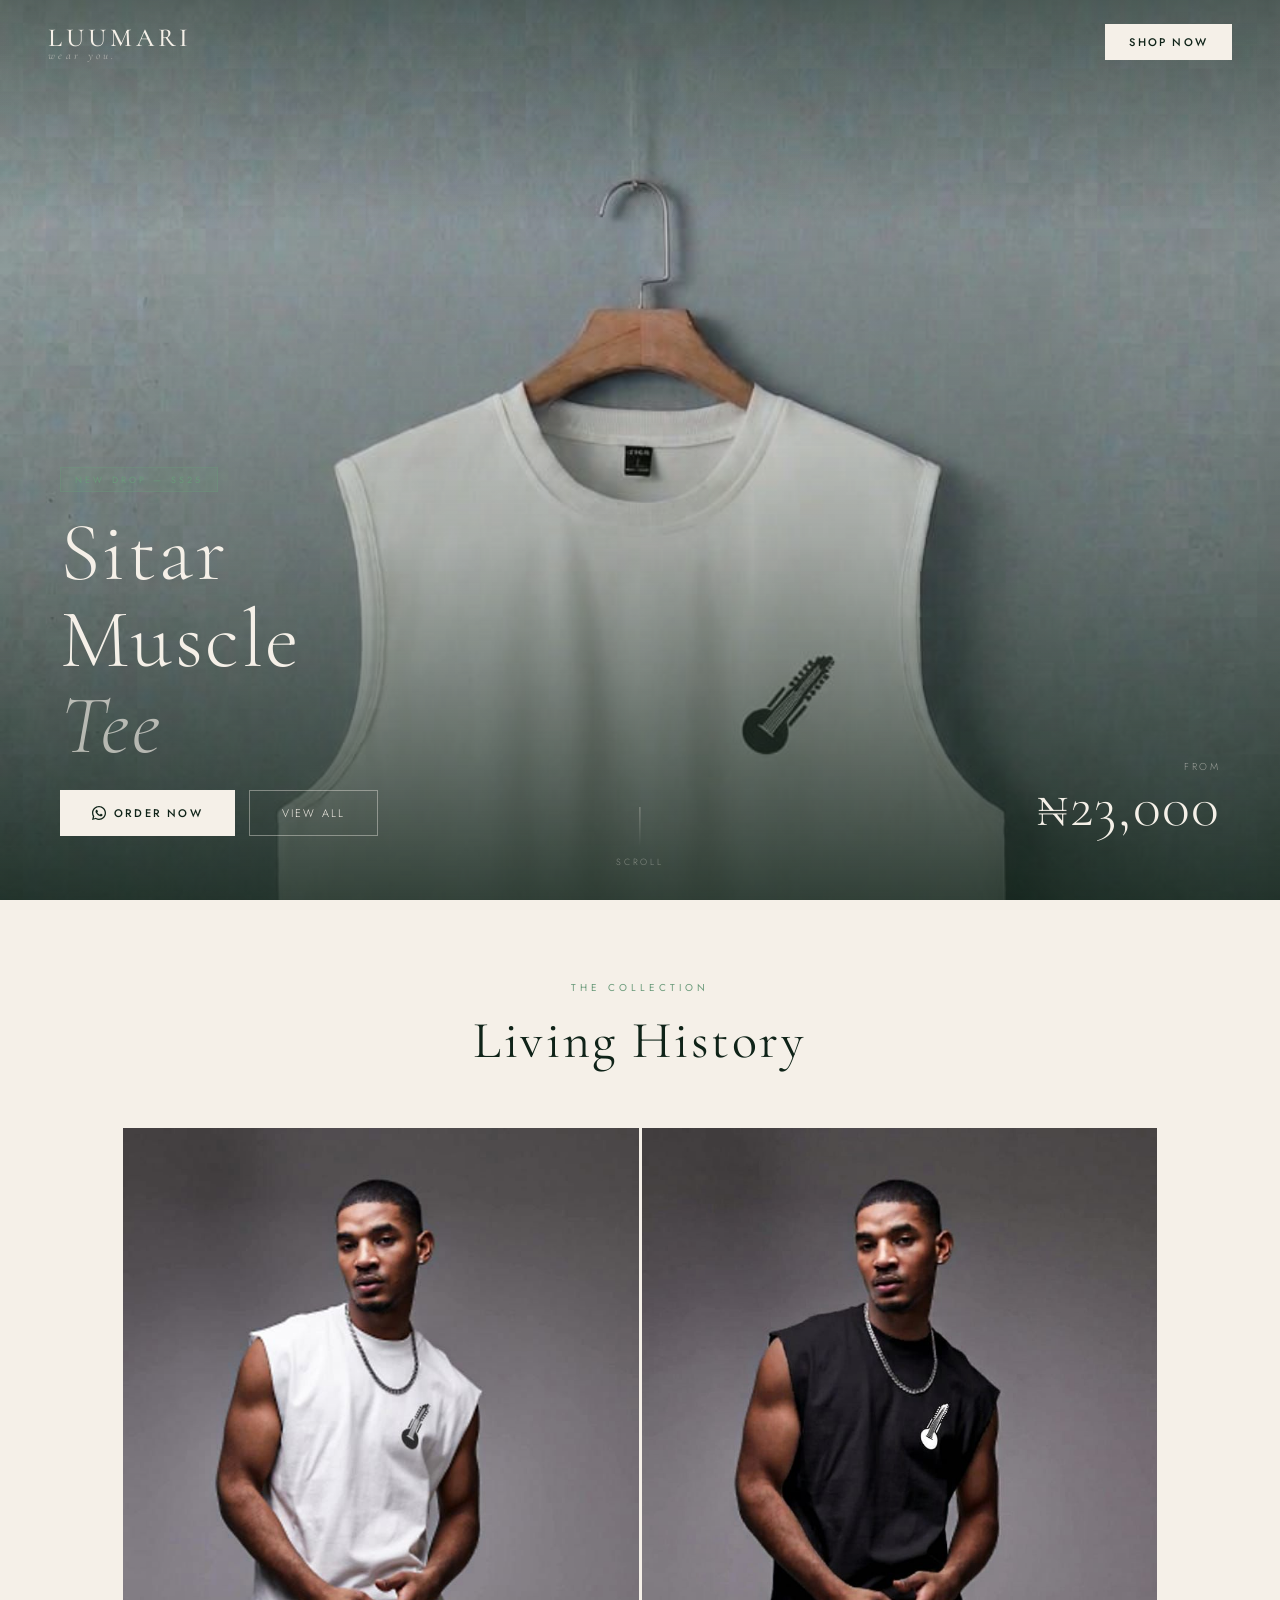
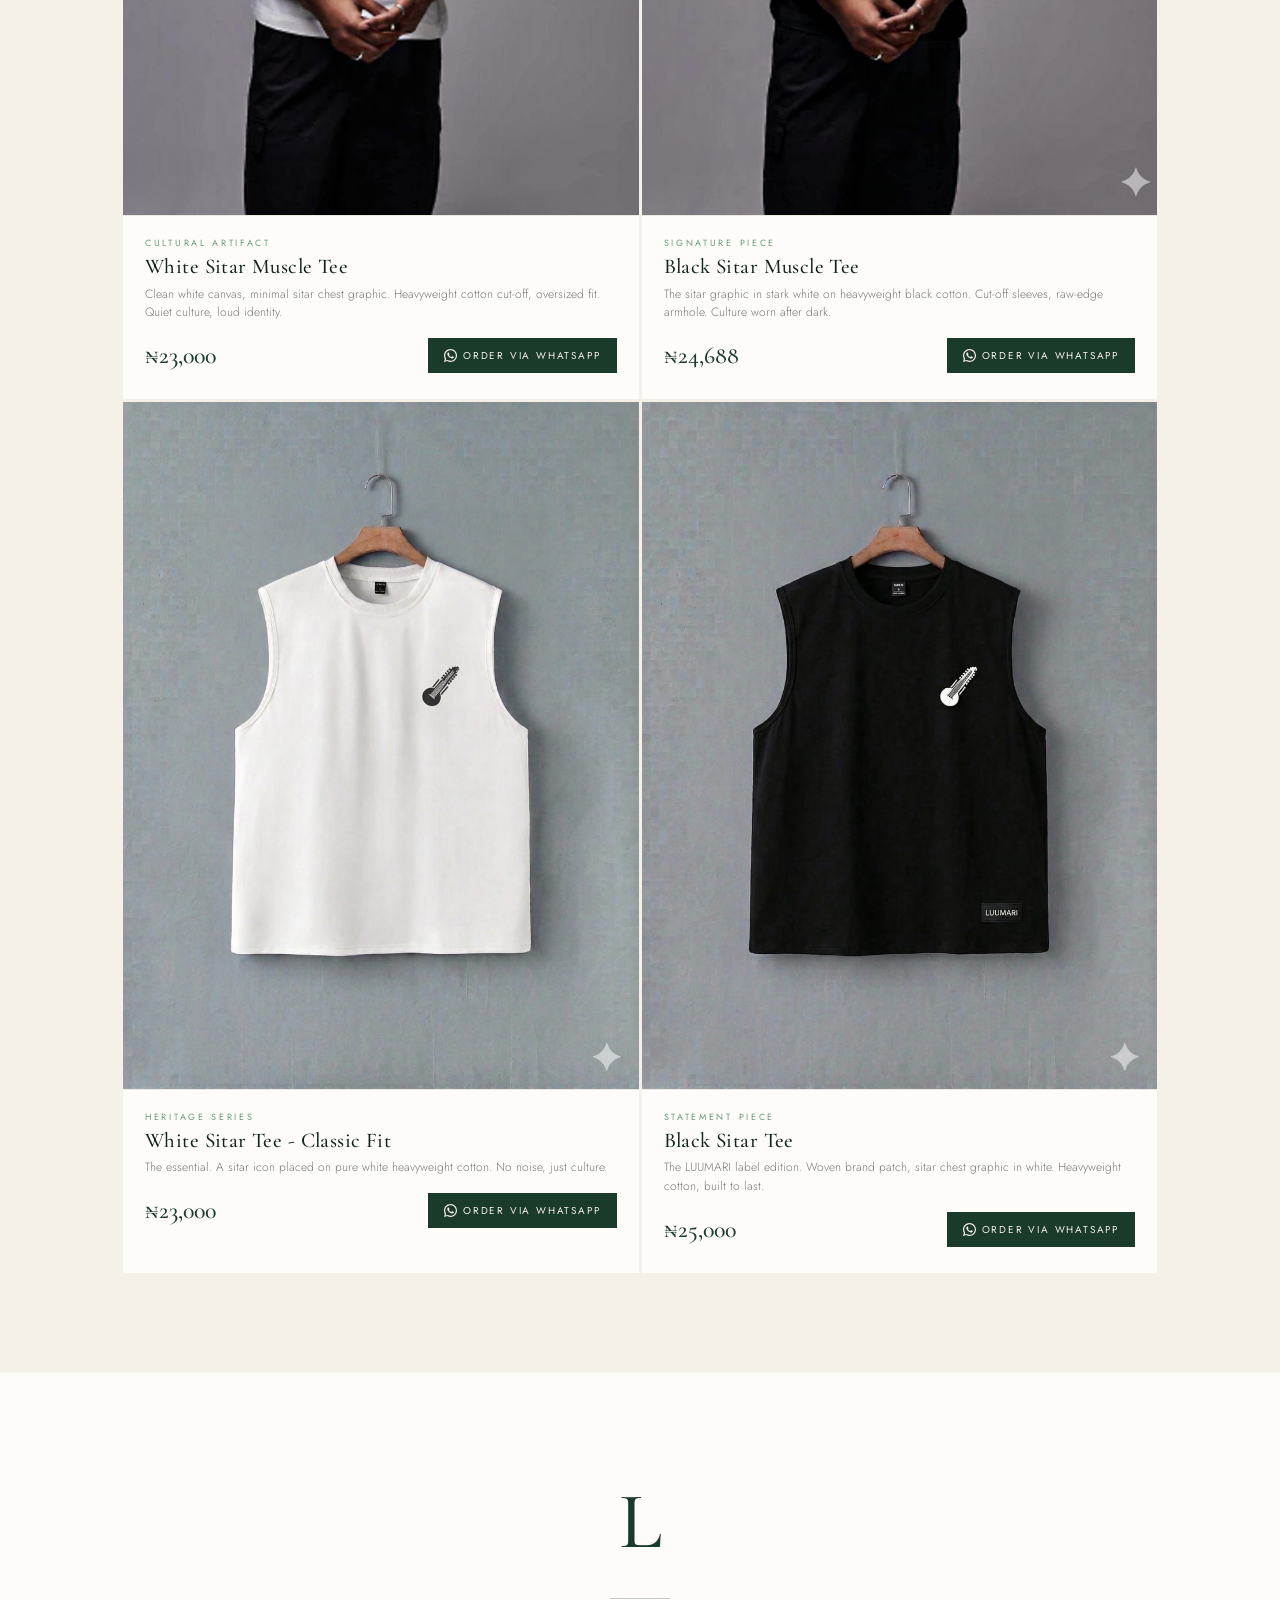
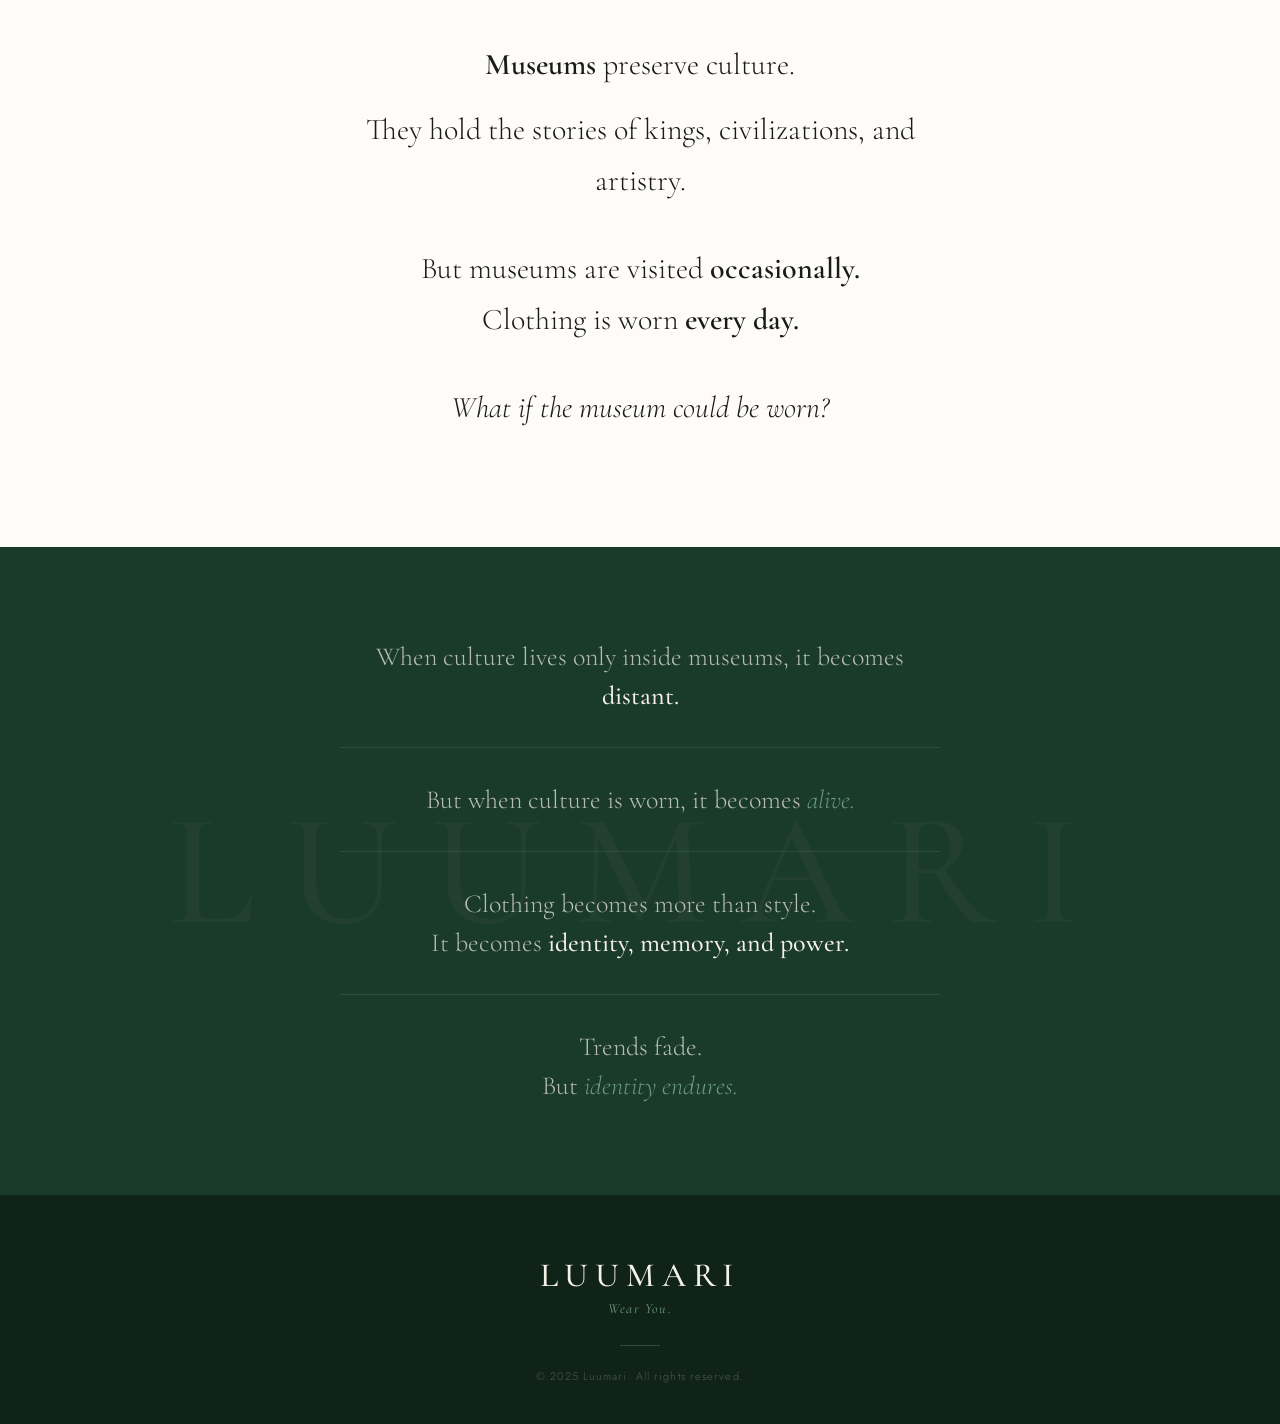
==== commit cf8a7609: "Rename luumari-1.html to index.html" ====
--- a/index.html
+++ b/index.html
@@ -1,534 +1,739 @@
 <!DOCTYPE html>
 <html lang="en">
 <head>
-  <meta charset="UTF-8"/>
-  <meta name="viewport" content="width=device-width, initial-scale=1.0"/>
-  <title>LUUMARI — Wear You.</title>
-  <link rel="stylesheet" href="./assets/style.css">
-  <link rel="preconnect" href="https://fonts.googleapis.com">
-  <link rel="preconnect" href="https://fonts.gstatic.com" crossorigin>
-  <link href="https://fonts.googleapis.com/css2?family=Cormorant+Garamond:ital,wght@0,300;0,400;0,500;0,600;1,300;1,400;1,500;1,600&family=Cormorant+SC:wght@300;400;500;600&family=Jost:wght@200;300;400;500;600&display=swap" rel="stylesheet">
-
+<meta charset="UTF-8" />
+<meta name="viewport" content="width=device-width, initial-scale=1.0" />
+<title>LUUMARI — Wear You.</title>
+<link href="https://fonts.googleapis.com/css2?family=Cormorant+Garamond:ital,wght@0,300;0,400;0,500;0,600;1,300;1,400;1,500&family=Jost:wght@200;300;400;500&display=swap" rel="stylesheet">
+<style>
+  :root {
+    --forest: #1a3a2a;
+    --forest-deep: #0f2318;
+    --sage: #6a9a7a;
+    --cream: #f5f0e8;
+    --cream-dark: #ede8df;
+    --ink: #1a1a16;
+    --muted: #7a7a72;
+    --white: #fdfcf9;
+  }
+
+  * { margin: 0; padding: 0; box-sizing: border-box; }
+  html { scroll-behavior: smooth; }
+
+  body {
+    font-family: 'Jost', sans-serif;
+    background: var(--cream);
+    color: var(--ink);
+    overflow-x: hidden;
+  }
+
+  /* ── NAV ── */
+  nav {
+    position: fixed;
+    top: 0; left: 0; right: 0;
+    z-index: 100;
+    padding: 22px 48px;
+    display: flex;
+    align-items: center;
+    justify-content: space-between;
+    /* starts transparent over hero image */
+    background: transparent;
+    transition: background 0.5s ease, backdrop-filter 0.5s ease, border-color 0.5s ease;
+    border-bottom: 1px solid transparent;
+  }
+  nav.scrolled {
+    background: rgba(245,240,232,0.93);
+    backdrop-filter: blur(14px);
+    border-bottom-color: rgba(26,58,42,0.1);
+  }
+
+  .nav-logo {
+    font-family: 'Cormorant Garamond', serif;
+    font-size: 26px;
+    font-weight: 500;
+    letter-spacing: 0.15em;
+    color: var(--cream);
+    text-decoration: none;
+    transition: color 0.5s ease;
+  }
+  .nav-logo span {
+    font-style: italic;
+    font-weight: 300;
+    font-size: 11px;
+    display: block;
+    letter-spacing: 0.3em;
+    color: rgba(245,240,232,0.6);
+    margin-top: -4px;
+    text-transform: lowercase;
+    transition: color 0.5s ease;
+  }
+  nav.scrolled .nav-logo { color: var(--forest-deep); }
+  nav.scrolled .nav-logo span { color: var(--sage); }
+
+  .nav-cta {
+    background: var(--cream);
+    color: var(--forest-deep);
+    text-decoration: none;
+    padding: 10px 24px;
+    font-size: 11px;
+    letter-spacing: 0.2em;
+    text-transform: uppercase;
+    font-weight: 500;
+    transition: background 0.3s, color 0.3s;
+  }
+  nav.scrolled .nav-cta {
+    background: var(--forest);
+    color: var(--cream);
+  }
+  .nav-cta:hover { opacity: 0.85; }
+
+  /* ── HERO — full bleed product image ── */
+  .hero {
+    position: relative;
+    width: 100%;
+    height: 100vh;
+    min-height: 600px;
+    overflow: hidden;
+    background: var(--forest-deep);
+  }
+
+  .hero-img {
+    position: absolute;
+    inset: 0;
+    width: 100%; height: 100%;
+    object-fit: cover;
+    object-position: center top;
+    display: block;
+    /* subtle zoom-in on load */
+    animation: heroZoom 8s ease forwards;
+  }
+
+  @keyframes heroZoom {
+    from { transform: scale(1.08); }
+    to   { transform: scale(1.0); }
+  }
+
+  /* dark gradient at bottom for text legibility */
+  .hero-gradient {
+    position: absolute;
+    inset: 0;
+    background:
+      linear-gradient(to top, rgba(10,28,18,0.82) 0%, rgba(10,28,18,0.3) 40%, rgba(10,28,18,0.08) 70%, transparent 100%);
+    pointer-events: none;
+  }
+
+  /* thin top gradient so nav reads on image */
+  .hero-gradient-top {
+    position: absolute;
+    inset: 0;
+    background: linear-gradient(to bottom, rgba(10,28,18,0.45) 0%, transparent 25%);
+    pointer-events: none;
+  }
+
+  .hero-content {
+    position: absolute;
+    bottom: 0; left: 0; right: 0;
+    padding: 0 60px 64px;
+    display: flex;
+    align-items: flex-end;
+    justify-content: space-between;
+    gap: 40px;
+  }
+
+  .hero-text { flex: 1; }
+
+  .hero-tag {
+    display: inline-block;
+    font-size: 9px;
+    letter-spacing: 0.35em;
+    text-transform: uppercase;
+    color: var(--sage);
+    background: rgba(106,154,122,0.15);
+    border: 1px solid rgba(106,154,122,0.4);
+    padding: 5px 14px;
+    margin-bottom: 18px;
+    animation: fadeUp 0.7s 0.2s ease both;
+  }
+
+  .hero h1 {
+    font-family: 'Cormorant Garamond', serif;
+    font-size: clamp(42px, 6.5vw, 86px);
+    font-weight: 300;
+    color: var(--cream);
+    line-height: 1.04;
+    letter-spacing: 0.03em;
+    margin-bottom: 20px;
+    animation: fadeUp 0.7s 0.35s ease both;
+  }
+  .hero h1 em { font-style: italic; color: rgba(245,240,232,0.65); }
+
+  .hero-actions {
+    display: flex;
+    gap: 14px;
+    flex-wrap: wrap;
+    animation: fadeUp 0.7s 0.5s ease both;
+  }
+
+  .hero-btn-primary {
+    background: var(--cream);
+    color: var(--forest-deep);
+    text-decoration: none;
+    padding: 14px 32px;
+    font-size: 11px;
+    letter-spacing: 0.2em;
+    text-transform: uppercase;
+    font-weight: 500;
+    transition: opacity 0.3s;
+    display: inline-flex;
+    align-items: center;
+    gap: 8px;
+  }
+  .hero-btn-primary:hover { opacity: 0.88; }
+
+  .hero-btn-secondary {
+    border: 1px solid rgba(245,240,232,0.4);
+    color: var(--cream);
+    text-decoration: none;
+    padding: 14px 32px;
+    font-size: 11px;
+    letter-spacing: 0.2em;
+    text-transform: uppercase;
+    font-weight: 300;
+    transition: border-color 0.3s, background 0.3s;
+  }
+  .hero-btn-secondary:hover {
+    border-color: rgba(245,240,232,0.8);
+    background: rgba(245,240,232,0.08);
+  }
+
+  /* price badge — top right of hero */
+  .hero-badge {
+    flex-shrink: 0;
+    text-align: right;
+    animation: fadeUp 0.7s 0.6s ease both;
+  }
+  .hero-badge-label {
+    font-size: 10px;
+    letter-spacing: 0.25em;
+    text-transform: uppercase;
+    color: rgba(245,240,232,0.5);
+    display: block;
+    margin-bottom: 4px;
+    font-weight: 300;
+  }
+  .hero-badge-price {
+    font-family: 'Cormorant Garamond', serif;
+    font-size: clamp(36px, 5vw, 58px);
+    font-weight: 300;
+    color: var(--cream);
+    line-height: 1;
+    letter-spacing: 0.02em;
+  }
+
+  /* scroll indicator */
+  .scroll-hint {
+    position: absolute;
+    bottom: 32px;
+    left: 50%;
+    transform: translateX(-50%);
+    display: flex;
+    flex-direction: column;
+    align-items: center;
+    gap: 8px;
+    animation: fadeIn 1s 1.2s ease both;
+    pointer-events: none;
+  }
+  .scroll-hint span {
+    font-size: 9px;
+    letter-spacing: 0.3em;
+    text-transform: uppercase;
+    color: rgba(245,240,232,0.4);
+    font-weight: 300;
+  }
+  .scroll-line {
+    width: 1px;
+    height: 40px;
+    background: linear-gradient(to bottom, rgba(245,240,232,0.4), transparent);
+    animation: scrollPulse 2s 1.5s ease-in-out infinite;
+  }
+  @keyframes scrollPulse {
+    0%,100% { opacity: 0.4; transform: scaleY(1); }
+    50% { opacity: 1; transform: scaleY(0.6); }
+  }
+
+  /* ── PRODUCT GRID ── */
+  .products {
+    padding: 80px 0 100px;
+    background: var(--cream);
+  }
+  .section-header {
+    text-align: center;
+    margin-bottom: 56px;
+    padding: 0 24px;
+  }
+  .section-eyebrow {
+    font-size: 10px;
+    letter-spacing: 0.4em;
+    text-transform: uppercase;
+    color: var(--sage);
+    margin-bottom: 14px;
+    font-weight: 400;
+    display: block;
+  }
+  .section-title {
+    font-family: 'Cormorant Garamond', serif;
+    font-size: clamp(32px, 5vw, 52px);
+    font-weight: 400;
+    color: var(--forest-deep);
+    letter-spacing: 0.05em;
+  }
+
+  .products-grid {
+    display: grid;
+    grid-template-columns: repeat(2, 1fr);
+    gap: 3px;
+    max-width: 1040px;
+    margin: 0 auto;
+    padding: 0 3px;
+  }
+
+  .product-card {
+    background: var(--white);
+    overflow: hidden;
+    text-decoration: none;
+    display: block;
+    transition: transform 0.4s ease, box-shadow 0.4s ease;
+  }
+  .product-card:hover {
+    transform: translateY(-6px);
+    box-shadow: 0 20px 60px rgba(15,35,24,0.15);
+  }
+
+  .product-img-wrap {
+    width: 100%;
+    aspect-ratio: 3/4;
+    overflow: hidden;
+    position: relative;
+    background: var(--cream-dark);
+  }
+  .product-img {
+    width: 100%; height: 100%;
+    object-fit: cover;
+    display: block;
+    transition: transform 0.7s ease;
+  }
+  .product-card:hover .product-img { transform: scale(1.06); }
+
+  .product-overlay {
+    position: absolute;
+    inset: 0;
+    background: rgba(15,35,24,0.45);
+    display: flex;
+    align-items: center;
+    justify-content: center;
+    opacity: 0;
+    transition: opacity 0.4s ease;
+  }
+  .product-card:hover .product-overlay { opacity: 1; }
+  .overlay-text {
+    color: var(--cream);
+    font-size: 11px;
+    letter-spacing: 0.25em;
+    text-transform: uppercase;
+    font-weight: 400;
+    border: 1px solid rgba(245,240,232,0.6);
+    padding: 12px 28px;
+  }
+
+  .product-info {
+    padding: 20px 22px 26px;
+    border-top: 1px solid var(--cream-dark);
+  }
+  .product-tag {
+    font-size: 9px;
+    letter-spacing: 0.3em;
+    text-transform: uppercase;
+    color: var(--sage);
+    font-weight: 400;
+    margin-bottom: 5px;
+    display: block;
+  }
+  .product-name {
+    font-family: 'Cormorant Garamond', serif;
+    font-size: 21px;
+    font-weight: 500;
+    color: var(--forest-deep);
+    margin-bottom: 4px;
+    line-height: 1.25;
+    letter-spacing: 0.02em;
+  }
+  .product-desc {
+    font-size: 12px;
+    color: var(--muted);
+    line-height: 1.55;
+    font-weight: 300;
+    margin-bottom: 16px;
+  }
+  .product-footer {
+    display: flex;
+    align-items: center;
+    justify-content: space-between;
+    gap: 12px;
+  }
+  .product-price {
+    font-family: 'Cormorant Garamond', serif;
+    font-size: 24px;
+    font-weight: 500;
+    color: var(--forest);
+  }
+  .product-btn {
+    background: var(--forest);
+    color: var(--cream);
+    border: none;
+    padding: 10px 16px;
+    font-family: 'Jost', sans-serif;
+    font-size: 10px;
+    letter-spacing: 0.18em;
+    text-transform: uppercase;
+    cursor: pointer;
+    transition: background 0.3s;
+    text-decoration: none;
+    display: inline-flex;
+    align-items: center;
+    gap: 6px;
+    white-space: nowrap;
+  }
+  .product-btn:hover { background: var(--forest-deep); }
+  .product-btn svg { width: 13px; height: 13px; fill: currentColor; flex-shrink: 0; }
+
+  /* ── MANIFESTO ── */
+  .manifesto {
+    background: var(--white);
+    padding: 100px 24px;
+    text-align: center;
+  }
+  .manifesto-l {
+    font-family: 'Cormorant Garamond', serif;
+    font-size: 80px;
+    color: var(--forest);
+    font-weight: 500;
+    margin-bottom: 28px;
+    display: block;
+  }
+  .manifesto-rule {
+    width: 60px; height: 1px;
+    background: var(--forest);
+    margin: 0 auto 40px;
+    opacity: 0.25;
+  }
+  .manifesto p {
+    font-family: 'Cormorant Garamond', serif;
+    font-size: clamp(20px, 3vw, 30px);
+    font-weight: 300;
+    color: var(--ink);
+    line-height: 1.7;
+    max-width: 580px;
+    margin: 0 auto 14px;
+  }
+  .manifesto p strong { font-weight: 600; }
+  .manifesto p em { font-style: italic; }
+
+  /* ── VISION BAND ── */
+  .vision-band {
+    background: var(--forest);
+    padding: 90px 24px;
+    display: flex;
+    flex-direction: column;
+    align-items: center;
+    overflow: hidden;
+    position: relative;
+  }
+  .vision-band::before {
+    content: 'LUUMARI';
+    font-family: 'Cormorant Garamond', serif;
+    font-size: clamp(60px, 14vw, 160px);
+    font-weight: 500;
+    color: rgba(245,240,232,0.035);
+    position: absolute;
+    white-space: nowrap;
+    letter-spacing: 0.2em;
+    pointer-events: none;
+    top: 50%;
+    transform: translateY(-50%);
+    user-select: none;
+  }
+  .vision-statements {
+    display: flex;
+    flex-direction: column;
+    align-items: center;
+    gap: 32px;
+    max-width: 600px;
+    text-align: center;
+    position: relative;
+    z-index: 1;
+  }
+  .vision-item {
+    font-family: 'Cormorant Garamond', serif;
+    font-size: clamp(18px, 3vw, 26px);
+    color: rgba(245,240,232,0.72);
+    font-weight: 300;
+    line-height: 1.5;
+    border-top: 1px solid rgba(106,154,122,0.22);
+    padding-top: 32px;
+    width: 100%;
+  }
+  .vision-item:first-child { border-top: none; padding-top: 0; }
+  .vision-item strong { color: var(--cream); font-weight: 500; }
+  .vision-item em { font-style: italic; color: var(--sage); }
+
+  /* ── FOOTER ── */
+  footer {
+    background: var(--forest-deep);
+    padding: 60px 24px 40px;
+    text-align: center;
+  }
+  .footer-logo {
+    font-family: 'Cormorant Garamond', serif;
+    font-size: 34px;
+    font-weight: 500;
+    letter-spacing: 0.2em;
+    color: var(--cream);
+    display: block;
+    margin-bottom: 4px;
+  }
+  .footer-tagline {
+    font-family: 'Cormorant Garamond', serif;
+    font-style: italic;
+    font-size: 14px;
+    color: var(--sage);
+    letter-spacing: 0.1em;
+    margin-bottom: 28px;
+    display: block;
+  }
+  .footer-rule {
+    width: 40px; height: 1px;
+    background: rgba(106,154,122,0.35);
+    margin: 0 auto 22px;
+  }
+  .footer-copy {
+    font-size: 11px;
+    color: rgba(245,240,232,0.28);
+    letter-spacing: 0.1em;
+    font-weight: 300;
+  }
+
+  /* ── ANIMATIONS ── */
+  @keyframes fadeUp {
+    from { opacity: 0; transform: translateY(22px); }
+    to   { opacity: 1; transform: translateY(0); }
+  }
+  @keyframes fadeIn {
+    from { opacity: 0; }
+    to   { opacity: 1; }
+  }
+
+  /* ── MOBILE ── */
+  @media (max-width: 680px) {
+    nav { padding: 18px 20px; }
+    .hero-content {
+      flex-direction: column;
+      align-items: flex-start;
+      padding: 0 24px 48px;
+      gap: 20px;
+    }
+    .hero-badge { text-align: left; }
+    .scroll-hint { display: none; }
+    .products-grid { grid-template-columns: 1fr; }
+    .vision-band { padding: 60px 20px; }
+    .product-info { padding: 16px 16px 20px; }
+  }
+</style>
 </head>
 <body>
 
-<!-- POPUP -->
-<div class="popup-overlay" id="popup">
-  <div class="popup">
-    <div class="popup-gold-bar"></div>
-    <div class="popup-body">
-      <button class="popup-close" id="popupClose" aria-label="Close">✕</button>
-      <p class="popup-eyebrow">✦ Welcome to Luumari ✦</p>
-      <h2>Your identity.<br><em>Worn beautifully.</em></h2>
-      <p>Browse our African-inspired collection and order directly on WhatsApp. Personalised service. Custom sizing. Fast delivery.</p>
-      <a href="https://wa.me/YOURNUMBERHERE?text=Hi%20Luumari!%20I%20visited%20your%20website%20and%20I%27d%20love%20to%20shop%20your%20collection." class="wa-btn-full" target="_blank" rel="noopener">
-        <svg viewBox="0 0 24 24" fill="currentColor"><path d="M17.472 14.382c-.297-.149-1.758-.867-2.03-.967-.273-.099-.471-.148-.67.15-.197.297-.767.966-.94 1.164-.173.199-.347.223-.644.075-.297-.15-1.255-.463-2.39-1.475-.883-.788-1.48-1.761-1.653-2.059-.173-.297-.018-.458.13-.606.134-.133.298-.347.446-.52.149-.174.198-.298.298-.497.099-.198.05-.371-.025-.52-.075-.149-.669-1.612-.916-2.207-.242-.579-.487-.5-.669-.51-.173-.008-.371-.01-.57-.01-.198 0-.52.074-.792.372-.272.297-1.04 1.016-1.04 2.479 0 1.462 1.065 2.875 1.213 3.074.149.198 2.096 3.2 5.077 4.487.709.306 1.262.489 1.694.625.712.227 1.36.195 1.871.118.571-.085 1.758-.719 2.006-1.413.248-.694.248-1.289.173-1.413-.074-.124-.272-.198-.57-.347m-5.421 7.403h-.004a9.87 9.87 0 01-5.031-1.378l-.361-.214-3.741.982.998-3.648-.235-.374a9.86 9.86 0 01-1.51-5.26c.001-5.45 4.436-9.884 9.888-9.884 2.64 0 5.122 1.03 6.988 2.898a9.825 9.825 0 012.893 6.994c-.003 5.45-4.437 9.884-9.885 9.884m8.413-18.297A11.815 11.815 0 0012.05 0C5.495 0 .16 5.335.157 11.892c0 2.096.547 4.142 1.588 5.945L.057 24l6.305-1.654a11.882 11.882 0 005.683 1.448h.005c6.554 0 11.89-5.335 11.893-11.893a11.821 11.821 0 00-3.48-8.413z"/></svg>
-        Order on WhatsApp
-      </a>
-      <button class="popup-skip" id="popupSkip">Just browsing for now</button>
+<!-- NAV -->
+<nav id="nav">
+  <a href="#" class="nav-logo">
+    LUUMARI
+    <span>Wear You.</span>
+  </a>
+  <a href="#products" class="nav-cta">Shop Now</a>
+</nav>
+
+<!-- HERO — full bleed product image -->
+<section class="hero">
+  <!-- Varsity jacket / styled model shot from Unsplash -->
+  <img
+    class="hero-img"
+    src="./assets/images/luumari-white-tee.jpg"
+    alt="Artifact Varsity Jacket"
+  />
+  <div class="hero-gradient-top"></div>
+  <div class="hero-gradient"></div>
+
+  <div class="hero-content">
+    <div class="hero-text">
+      <span class="hero-tag">New Drop — SS25</span>
+      <h1>Sitar<br>Muscle<br><em>Tee</em></h1>
+      <div class="hero-actions">
+        <a href="https://wa.me/2348132899196?text=Hi%20Luumari%2C%20I%27m%20interested%20in%20the%20Sitar%20Muscle%20Tee" class="hero-btn-primary" target="_blank" rel="noopener">
+          <svg width="14" height="14" viewBox="0 0 24 24" fill="currentColor"><path d="M17.472 14.382c-.297-.149-1.758-.867-2.03-.967-.273-.099-.471-.148-.67.15-.197.297-.767.966-.94 1.164-.173.199-.347.223-.644.075-.297-.15-1.255-.463-2.39-1.475-.883-.788-1.48-1.761-1.653-2.059-.173-.297-.018-.458.13-.606.134-.133.298-.347.446-.52.149-.174.198-.298.298-.497.099-.198.05-.371-.025-.52-.075-.149-.669-1.612-.916-2.207-.242-.579-.487-.5-.669-.51-.173-.008-.371-.01-.57-.01-.198 0-.52.074-.792.372-.272.297-1.04 1.016-1.04 2.479 0 1.462 1.065 2.875 1.213 3.074.149.198 2.096 3.2 5.077 4.487.709.306 1.262.489 1.694.625.712.227 1.36.195 1.871.118.571-.085 1.758-.719 2.006-1.413.248-.694.248-1.289.173-1.413-.074-.124-.272-.198-.57-.347z"/><path d="M12.005 0C5.374 0 0 5.373 0 12c0 2.117.554 4.103 1.523 5.83L.057 23.868l6.192-1.626C7.957 23.437 9.942 24 12.005 24 18.63 24 24 18.627 24 12S18.63 0 12.005 0zm.001 21.818c-1.832 0-3.53-.494-4.99-1.352l-.357-.211-3.676.965.983-3.58-.234-.368A9.808 9.808 0 012.18 12c0-5.415 4.409-9.818 9.826-9.818 5.417 0 9.826 4.403 9.826 9.818 0 5.415-4.41 9.818-9.826 9.818z"/></svg>
+          Order Now
+        </a>
+        <a href="#products" class="hero-btn-secondary">View All</a>
+      </div>
+    </div>
+
+    <div class="hero-badge">
+      <span class="hero-badge-label">From</span>
+      <span class="hero-badge-price">₦23,000</span>
     </div>
   </div>
-</div>
-
-<!-- NAV -->
-<nav id="nav">
-  <a href="#" class="nav-logo">LUUMARI</a>
-  <ul class="nav-center">
-    <li><a href="#story">Our Story</a></li>
-    <li><a href="#collection">Collection</a></li>
-    <li><a href="#lookbook">Lookbook</a></li>
-    <li><a href="#contact">Contact</a></li>
-  </ul>
-  <div class="nav-right">
-    <a href="https://wa.me/YOURNUMBERHERE?text=Hi%20Luumari!%20I%27d%20like%20to%20place%20an%20order." class="nav-wa-btn" target="_blank" rel="noopener">
-      <svg viewBox="0 0 24 24" fill="currentColor"><path d="M17.472 14.382c-.297-.149-1.758-.867-2.03-.967-.273-.099-.471-.148-.67.15-.197.297-.767.966-.94 1.164-.173.199-.347.223-.644.075-.297-.15-1.255-.463-2.39-1.475-.883-.788-1.48-1.761-1.653-2.059-.173-.297-.018-.458.13-.606.134-.133.298-.347.446-.52.149-.174.198-.298.298-.497.099-.198.05-.371-.025-.52-.075-.149-.669-1.612-.916-2.207-.242-.579-.487-.5-.669-.51-.173-.008-.371-.01-.57-.01-.198 0-.52.074-.792.372-.272.297-1.04 1.016-1.04 2.479 0 1.462 1.065 2.875 1.213 3.074.149.198 2.096 3.2 5.077 4.487.709.306 1.262.489 1.694.625.712.227 1.36.195 1.871.118.571-.085 1.758-.719 2.006-1.413.248-.694.248-1.289.173-1.413-.074-.124-.272-.198-.57-.347m-5.421 7.403h-.004a9.87 9.87 0 01-5.031-1.378l-.361-.214-3.741.982.998-3.648-.235-.374a9.86 9.86 0 01-1.51-5.26c.001-5.45 4.436-9.884 9.888-9.884 2.64 0 5.122 1.03 6.988 2.898a9.825 9.825 0 012.893 6.994c-.003 5.45-4.437 9.884-9.885 9.884m8.413-18.297A11.815 11.815 0 0012.05 0C5.495 0 .16 5.335.157 11.892c0 2.096.547 4.142 1.588 5.945L.057 24l6.305-1.654a11.882 11.882 0 005.683 1.448h.005c6.554 0 11.89-5.335 11.893-11.893a11.821 11.821 0 00-3.48-8.413z"/></svg>
-      Order Now
-    </a>
-    <button class="nav-hamburger" id="hamburger" aria-label="Menu">
-      <span></span><span></span><span></span>
-    </button>
-  </div>
-</nav>
-
-<!-- HERO -->
-<section class="hero" id="home">
-  <div class="hero-bg"></div>
-  <div class="hero-overlay"></div>
-  <div class="hero-grain"></div>
-  <div class="hero-content">
-    <p class="hero-eyebrow">✦ &nbsp; A Museum You Can Wear &nbsp; ✦</p>
-    <h1 class="hero-title">LUUMARI</h1>
-    <p class="hero-tagline">Wear You.</p>
-    <p class="hero-sub">Cultural Artistry · Wearable Identity · Living History</p>
-    <div class="hero-btns">
-      <a href="https://wa.me/YOURNUMBERHERE?text=Hi%20Luumari!%20I%27d%20like%20to%20shop%20your%20collection." class="btn-wa" target="_blank" rel="noopener">
-        <svg viewBox="0 0 24 24" fill="currentColor"><path d="M17.472 14.382c-.297-.149-1.758-.867-2.03-.967-.273-.099-.471-.148-.67.15-.197.297-.767.966-.94 1.164-.173.199-.347.223-.644.075-.297-.15-1.255-.463-2.39-1.475-.883-.788-1.48-1.761-1.653-2.059-.173-.297-.018-.458.13-.606.134-.133.298-.347.446-.52.149-.174.198-.298.298-.497.099-.198.05-.371-.025-.52-.075-.149-.669-1.612-.916-2.207-.242-.579-.487-.5-.669-.51-.173-.008-.371-.01-.57-.01-.198 0-.52.074-.792.372-.272.297-1.04 1.016-1.04 2.479 0 1.462 1.065 2.875 1.213 3.074.149.198 2.096 3.2 5.077 4.487.709.306 1.262.489 1.694.625.712.227 1.36.195 1.871.118.571-.085 1.758-.719 2.006-1.413.248-.694.248-1.289.173-1.413-.074-.124-.272-.198-.57-.347m-5.421 7.403h-.004a9.87 9.87 0 01-5.031-1.378l-.361-.214-3.741.982.998-3.648-.235-.374a9.86 9.86 0 01-1.51-5.26c.001-5.45 4.436-9.884 9.888-9.884 2.64 0 5.122 1.03 6.988 2.898a9.825 9.825 0 012.893 6.994c-.003 5.45-4.437 9.884-9.885 9.884m8.413-18.297A11.815 11.815 0 0012.05 0C5.495 0 .16 5.335.157 11.892c0 2.096.547 4.142 1.588 5.945L.057 24l6.305-1.654a11.882 11.882 0 005.683 1.448h.005c6.554 0 11.89-5.335 11.893-11.893a11.821 11.821 0 00-3.48-8.413z"/></svg>
-        Shop via WhatsApp
-      </a>
-      <a href="#collection" class="btn-ghost">View Collection</a>
-    </div>
-  </div>
-  <div class="hero-scroll">
+
+  <div class="scroll-hint">
+    <div class="scroll-line"></div>
     <span>Scroll</span>
-    <div class="hero-scroll-line"></div>
   </div>
 </section>
 
-<!-- TICKER -->
-<div class="ticker">
-  <div class="ticker-track">
-    <div class="ticker-item">Wear You</div>
-    <div class="ticker-item">Living History</div>
-    <div class="ticker-item">A Museum You Can Wear</div>
-    <div class="ticker-item">Identity in Every Thread</div>
-    <div class="ticker-item">Cultural Artistry</div>
-    <div class="ticker-item">Order via WhatsApp</div>
-    <div class="ticker-item">Wear You</div>
-    <div class="ticker-item">Living History</div>
-    <div class="ticker-item">A Museum You Can Wear</div>
-    <div class="ticker-item">Identity in Every Thread</div>
-    <div class="ticker-item">Cultural Artistry</div>
-    <div class="ticker-item">Order via WhatsApp</div>
-    <div class="ticker-item">Wear You</div>
-    <div class="ticker-item">Living History</div>
-    <div class="ticker-item">A Museum You Can Wear</div>
-    <div class="ticker-item">Identity in Every Thread</div>
-    <div class="ticker-item">Cultural Artistry</div>
-    <div class="ticker-item">Order via WhatsApp</div>
+<!-- PRODUCT GRID -->
+<section class="products" id="products">
+  <div class="section-header">
+    <span class="section-eyebrow">The Collection</span>
+    <h2 class="section-title">Living History</h2>
   </div>
-</div>
-
-<!-- STORY -->
-<section class="story" id="story">
-  <div class="story-grid">
-    <div class="story-images reveal">
-      <img class="story-img-main"
-        src="https://images.unsplash.com/photo-1509631179647-0177331693ae?w=800&q=80"
-        alt="African fashion model" loading="lazy">
-      <img class="story-img-accent"
-        src="https://images.unsplash.com/photo-1531746020798-e6953c6e8e04?w=600&q=80"
-        alt="African print fabric detail" loading="lazy">
-      <div class="story-badge">
-        <div class="story-badge-num">24</div>
-        <div class="story-badge-lbl">Est.</div>
-      </div>
-    </div>
-    <div class="story-text">
-      <div class="section-label reveal">Our Origin</div>
-      <h2 class="reveal">What if the <em>museum</em> could be worn?</h2>
-      <blockquote class="story-quote reveal">
-        "Museums preserve culture. They hold the stories of kings, civilizations, and artistry. But museums are visited occasionally. <strong>Clothing is worn every day.</strong>"
-      </blockquote>
-      <p class="story-body reveal">Luumari was born from one question. A fashion brand where museum meets everyday wear — inspired by artistry, traditional craftsmanship, and cultural heritage.</p>
-      <p class="story-body reveal">Each piece is designed as a cultural artifact. Not just fashion. Living history. Because when culture is worn, it becomes alive. It becomes identity, memory, and power.</p>
-      <div class="story-stats reveal">
-        <div class="stat"><div class="num">100%</div><div class="lbl">Cultural Artistry</div></div>
-        <div class="stat"><div class="num">∞</div><div class="lbl">Stories to tell</div></div>
-        <div class="stat"><div class="num">0</div><div class="lbl">Ordinary pieces</div></div>
-      </div>
-      <a href="https://wa.me/YOURNUMBERHERE?text=Hi%20Luumari!%20I%27d%20love%20to%20hear%20more%20about%20your%20brand." class="text-link reveal" target="_blank" rel="noopener">Talk to us on WhatsApp</a>
-    </div>
+
+  <div class="products-grid">
+
+     <!-- Product 1 -->
+    <a href="https://wa.me/2348132899196?text=Hi%20Luumari%2C%20I%27m%20interested%20in%20the%20White%20Sitar%20Muscle%20Tee" class="product-card" target="_blank" rel="noopener">
+      <div class="product-img-wrap">
+        <img class="product-img"
+          src="./assets/images/luumari-model-in-white.jpg"
+          alt="White Sitar Muscle Tee" loading="lazy" />
+        <div class="product-overlay"><span class="overlay-text">Order on WhatsApp</span></div>
+      </div>
+      <div class="product-info">
+        <span class="product-tag">Cultural Artifact</span>
+        <div class="product-name">White Sitar Muscle Tee</div>
+        <div class="product-desc">Clean white canvas, minimal sitar chest graphic. Heavyweight cotton cut-off, oversized fit. Quiet culture, loud identity.</div>
+        <div class="product-footer">
+          <span class="product-price">₦23,000</span>
+          <span class="product-btn">
+            <svg viewBox="0 0 24 24"><path d="M17.472 14.382c-.297-.149-1.758-.867-2.03-.967-.273-.099-.471-.148-.67.15-.197.297-.767.966-.94 1.164-.173.199-.347.223-.644.075-.297-.15-1.255-.463-2.39-1.475-.883-.788-1.48-1.761-1.653-2.059-.173-.297-.018-.458.13-.606.134-.133.298-.347.446-.52.149-.174.198-.298.298-.497.099-.198.05-.371-.025-.52-.075-.149-.669-1.612-.916-2.207-.242-.579-.487-.5-.669-.51-.173-.008-.371-.01-.57-.01-.198 0-.52.074-.792.372-.272.297-1.04 1.016-1.04 2.479 0 1.462 1.065 2.875 1.213 3.074.149.198 2.096 3.2 5.077 4.487.709.306 1.262.489 1.694.625.712.227 1.36.195 1.871.118.571-.085 1.758-.719 2.006-1.413.248-.694.248-1.289.173-1.413-.074-.124-.272-.198-.57-.347z"/><path d="M12.005 0C5.374 0 0 5.373 0 12c0 2.117.554 4.103 1.523 5.83L.057 23.868l6.192-1.626C7.957 23.437 9.942 24 12.005 24 18.63 24 24 18.627 24 12S18.63 0 12.005 0zm.001 21.818c-1.832 0-3.53-.494-4.99-1.352l-.357-.211-3.676.965.983-3.58-.234-.368A9.808 9.808 0 012.18 12c0-5.415 4.409-9.818 9.826-9.818 5.417 0 9.826 4.403 9.826 9.818 0 5.415-4.41 9.818-9.826 9.818z"/></svg>
+            Order via WhatsApp
+          </span>
+        </div>
+      </div>
+    </a>
+
+    
+    <!-- Product 2 -->
+    <a href="https://wa.me/2348132899196?text=Hi%20Luumari%2C%20I%27m%20interested%20in%20the%20Black%20Sitar%20Muscle%20Tee" class="product-card" target="_blank" rel="noopener">
+      <div class="product-img-wrap">
+        <img class="product-img"
+          src="./assets/images/luumari-model-in-black.jpg"
+          alt="Black Sitar Muscle Tee" loading="lazy" />
+        <div class="product-overlay"><span class="overlay-text">Order on WhatsApp</span></div>
+      </div>
+      <div class="product-info">
+        <span class="product-tag">Signature Piece</span>
+        <div class="product-name">Black Sitar Muscle Tee</div>
+        <div class="product-desc">The sitar graphic in stark white on heavyweight black cotton. Cut-off sleeves, raw-edge armhole. Culture worn after dark.</div>
+        <div class="product-footer">
+          <span class="product-price">₦24,688</span>
+          <span class="product-btn">
+            <svg viewBox="0 0 24 24"><path d="M17.472 14.382c-.297-.149-1.758-.867-2.03-.967-.273-.099-.471-.148-.67.15-.197.297-.767.966-.94 1.164-.173.199-.347.223-.644.075-.297-.15-1.255-.463-2.39-1.475-.883-.788-1.48-1.761-1.653-2.059-.173-.297-.018-.458.13-.606.134-.133.298-.347.446-.52.149-.174.198-.298.298-.497.099-.198.05-.371-.025-.52-.075-.149-.669-1.612-.916-2.207-.242-.579-.487-.5-.669-.51-.173-.008-.371-.01-.57-.01-.198 0-.52.074-.792.372-.272.297-1.04 1.016-1.04 2.479 0 1.462 1.065 2.875 1.213 3.074.149.198 2.096 3.2 5.077 4.487.709.306 1.262.489 1.694.625.712.227 1.36.195 1.871.118.571-.085 1.758-.719 2.006-1.413.248-.694.248-1.289.173-1.413-.074-.124-.272-.198-.57-.347z"/><path d="M12.005 0C5.374 0 0 5.373 0 12c0 2.117.554 4.103 1.523 5.83L.057 23.868l6.192-1.626C7.957 23.437 9.942 24 12.005 24 18.63 24 24 18.627 24 12S18.63 0 12.005 0zm.001 21.818c-1.832 0-3.53-.494-4.99-1.352l-.357-.211-3.676.965.983-3.58-.234-.368A9.808 9.808 0 012.18 12c0-5.415 4.409-9.818 9.826-9.818 5.417 0 9.826 4.403 9.826 9.818 0 5.415-4.41 9.818-9.826 9.818z"/></svg>
+            Order via WhatsApp
+          </span>
+        </div>
+      </div>
+    </a>
+
+    <!-- Product 3 -->
+    <a href="https://wa.me/2348132899196?text=Hi%20Luumari%2C%20I%27m%20interested%20in%20the%20White%20Sitar%20Tee%20-%20Classic%20Fit" class="product-card" target="_blank" rel="noopener">
+      <div class="product-img-wrap">
+        <img class="product-img"
+          src="./assets/images/luumari-white-tee.jpg"
+          alt="White Sitar Tee - Classic Fit" loading="lazy" />
+        <div class="product-overlay"><span class="overlay-text">Order on WhatsApp</span></div>
+      </div>
+      <div class="product-info">
+        <span class="product-tag">Heritage Series</span>
+        <div class="product-name">White Sitar Tee - Classic Fit</div>
+        <div class="product-desc">The essential. A sitar icon placed on pure white heavyweight cotton. No noise, just culture.</div>
+        <div class="product-footer">
+          <span class="product-price">₦23,000</span>
+          <span class="product-btn">
+            <svg viewBox="0 0 24 24"><path d="M17.472 14.382c-.297-.149-1.758-.867-2.03-.967-.273-.099-.471-.148-.67.15-.197.297-.767.966-.94 1.164-.173.199-.347.223-.644.075-.297-.15-1.255-.463-2.39-1.475-.883-.788-1.48-1.761-1.653-2.059-.173-.297-.018-.458.13-.606.134-.133.298-.347.446-.52.149-.174.198-.298.298-.497.099-.198.05-.371-.025-.52-.075-.149-.669-1.612-.916-2.207-.242-.579-.487-.5-.669-.51-.173-.008-.371-.01-.57-.01-.198 0-.52.074-.792.372-.272.297-1.04 1.016-1.04 2.479 0 1.462 1.065 2.875 1.213 3.074.149.198 2.096 3.2 5.077 4.487.709.306 1.262.489 1.694.625.712.227 1.36.195 1.871.118.571-.085 1.758-.719 2.006-1.413.248-.694.248-1.289.173-1.413-.074-.124-.272-.198-.57-.347z"/><path d="M12.005 0C5.374 0 0 5.373 0 12c0 2.117.554 4.103 1.523 5.83L.057 23.868l6.192-1.626C7.957 23.437 9.942 24 12.005 24 18.63 24 24 18.627 24 12S18.63 0 12.005 0zm.001 21.818c-1.832 0-3.53-.494-4.99-1.352l-.357-.211-3.676.965.983-3.58-.234-.368A9.808 9.808 0 012.18 12c0-5.415 4.409-9.818 9.826-9.818 5.417 0 9.826 4.403 9.826 9.818 0 5.415-4.41 9.818-9.826 9.818z"/></svg>
+            Order via WhatsApp
+          </span>
+        </div>
+      </div>
+    </a>
+
+    <!-- Product 4 -->
+    <a href="https://wa.me/2348132899196?text=Hi%20Luumari%2C%20I%27m%20interested%20in%20the%20Black%20Sitar%20Tee" class="product-card" target="_blank" rel="noopener">
+      <div class="product-img-wrap">
+        <img class="product-img"
+          src="./assets/images/luumari-black-tee.jpg"
+          alt="Black Sitar Tee" loading="lazy" />
+        <div class="product-overlay"><span class="overlay-text">Order on WhatsApp</span></div>
+      </div>
+      <div class="product-info">
+        <span class="product-tag">Statement Piece</span>
+        <div class="product-name">Black Sitar Tee</div>
+        <div class="product-desc">The LUUMARI label edition. Woven brand patch, sitar chest graphic in white. Heavyweight cotton, built to last.</div>
+        <div class="product-footer">
+          <span class="product-price">₦25,000</span>
+          <span class="product-btn">
+            <svg viewBox="0 0 24 24"><path d="M17.472 14.382c-.297-.149-1.758-.867-2.03-.967-.273-.099-.471-.148-.67.15-.197.297-.767.966-.94 1.164-.173.199-.347.223-.644.075-.297-.15-1.255-.463-2.39-1.475-.883-.788-1.48-1.761-1.653-2.059-.173-.297-.018-.458.13-.606.134-.133.298-.347.446-.52.149-.174.198-.298.298-.497.099-.198.05-.371-.025-.52-.075-.149-.669-1.612-.916-2.207-.242-.579-.487-.5-.669-.51-.173-.008-.371-.01-.57-.01-.198 0-.52.074-.792.372-.272.297-1.04 1.016-1.04 2.479 0 1.462 1.065 2.875 1.213 3.074.149.198 2.096 3.2 5.077 4.487.709.306 1.262.489 1.694.625.712.227 1.36.195 1.871.118.571-.085 1.758-.719 2.006-1.413.248-.694.248-1.289.173-1.413-.074-.124-.272-.198-.57-.347z"/><path d="M12.005 0C5.374 0 0 5.373 0 12c0 2.117.554 4.103 1.523 5.83L.057 23.868l6.192-1.626C7.957 23.437 9.942 24 12.005 24 18.63 24 24 18.627 24 12S18.63 0 12.005 0zm.001 21.818c-1.832 0-3.53-.494-4.99-1.352l-.357-.211-3.676.965.983-3.58-.234-.368A9.808 9.808 0 012.18 12c0-5.415 4.409-9.818 9.826-9.818 5.417 0 9.826 4.403 9.826 9.818 0 5.415-4.41 9.818-9.826 9.818z"/></svg>
+            Order via WhatsApp
+          </span>
+        </div>
+      </div>
+    </a>
+
   </div>
 </section>
 
-<!-- HOW IT WORKS -->
-<section class="how" id="how">
-  <div class="how-inner">
-    <div class="section-label reveal" style="justify-content:center">How It Works</div>
-    <h2 class="reveal">Ordering is <em>effortless</em></h2>
-    <p class="how-sub reveal">Four simple steps from browsing to wearing your story.</p>
-    <div class="how-steps">
-      <div class="step reveal">
-        <div class="step-num"><span>1</span></div>
-        <h3>Browse</h3>
-        <p>Explore our curated collection of African-heritage pieces on this site.</p>
-      </div>
-      <div class="step reveal reveal-delay-1">
-        <div class="step-num"><span>2</span></div>
-        <h3>Choose</h3>
-        <p>Find a piece that speaks to your identity. Every design tells a story.</p>
-      </div>
-      <div class="step reveal reveal-delay-2">
-        <div class="step-num"><span>3</span></div>
-        <h3>WhatsApp Us</h3>
-        <p>Send us a message. Share your size, preferred colour, and we'll confirm.</p>
-      </div>
-      <div class="step reveal reveal-delay-3">
-        <div class="step-num"><span>4</span></div>
-        <h3>Wear You</h3>
-        <p>Your piece arrives. Culture, identity, and artistry — on your body, every single day.</p>
-      </div>
-    </div>
-    <div class="how-cta reveal">
-      <a href="https://wa.me/YOURNUMBERHERE?text=Hi%20Luumari!%20I%27d%20like%20to%20start%20an%20order." class="btn-wa" style="display:inline-flex" target="_blank" rel="noopener">
-        <svg viewBox="0 0 24 24" fill="currentColor"><path d="M17.472 14.382c-.297-.149-1.758-.867-2.03-.967-.273-.099-.471-.148-.67.15-.197.297-.767.966-.94 1.164-.173.199-.347.223-.644.075-.297-.15-1.255-.463-2.39-1.475-.883-.788-1.48-1.761-1.653-2.059-.173-.297-.018-.458.13-.606.134-.133.298-.347.446-.52.149-.174.198-.298.298-.497.099-.198.05-.371-.025-.52-.075-.149-.669-1.612-.916-2.207-.242-.579-.487-.5-.669-.51-.173-.008-.371-.01-.57-.01-.198 0-.52.074-.792.372-.272.297-1.04 1.016-1.04 2.479 0 1.462 1.065 2.875 1.213 3.074.149.198 2.096 3.2 5.077 4.487.709.306 1.262.489 1.694.625.712.227 1.36.195 1.871.118.571-.085 1.758-.719 2.006-1.413.248-.694.248-1.289.173-1.413-.074-.124-.272-.198-.57-.347m-5.421 7.403h-.004a9.87 9.87 0 01-5.031-1.378l-.361-.214-3.741.982.998-3.648-.235-.374a9.86 9.86 0 01-1.51-5.26c.001-5.45 4.436-9.884 9.888-9.884 2.64 0 5.122 1.03 6.988 2.898a9.825 9.825 0 012.893 6.994c-.003 5.45-4.437 9.884-9.885 9.884m8.413-18.297A11.815 11.815 0 0012.05 0C5.495 0 .16 5.335.157 11.892c0 2.096.547 4.142 1.588 5.945L.057 24l6.305-1.654a11.882 11.882 0 005.683 1.448h.005c6.554 0 11.89-5.335 11.893-11.893a11.821 11.821 0 00-3.48-8.413z"/></svg>
-        Start My Order
-      </a>
-    </div>
+<!-- THE IDEA -->
+<section class="manifesto">
+  <span class="manifesto-l">L</span>
+  <div class="manifesto-rule"></div>
+  <p><strong>Museums</strong> preserve culture.</p>
+  <p>They hold the stories of kings, civilizations, and artistry.</p>
+  <br>
+  <p>But museums are visited <strong>occasionally.</strong><br>Clothing is worn <strong>every day.</strong></p>
+  <br>
+  <p><em>What if the museum could be worn?</em></p>
+</section>
+
+<!-- VISION BAND -->
+<section class="vision-band">
+  <div class="vision-statements">
+    <div class="vision-item">When culture lives only inside museums, it becomes <strong>distant.</strong></div>
+    <div class="vision-item">But when culture is worn, it becomes <em>alive.</em></div>
+    <div class="vision-item">Clothing becomes more than style.<br>It becomes <strong>identity, memory, and power.</strong></div>
+    <div class="vision-item">Trends fade.<br>But <em>identity endures.</em></div>
   </div>
 </section>
 
-<!-- COLLECTION -->
-<section class="collection" id="collection">
-  <div class="collection-inner">
-    <div class="collection-header reveal">
-      <div>
-        <div class="section-label">Curated Pieces</div>
-        <h2>The <em>Collection</em></h2>
-      </div>
-      <p>Every piece is a cultural artifact. Order via WhatsApp for sizing, customisation & delivery.</p>
-    </div>
-    <div class="coll-grid">
-
-      <!-- Featured Large -->
-      <div class="coll-card large reveal">
-        <div class="card-img-wrap">
-          <img src="https://images.unsplash.com/photo-1509631179647-0177331693ae?w=900&q=80" alt="The Heritage Drape" loading="lazy">
-          <div class="card-img-gradient"></div>
-          <div class="card-hover-cta">
-            <a href="https://wa.me/YOURNUMBERHERE?text=Hi!%20I%27m%20interested%20in%20the%20Heritage%20Drape." class="card-wa-btn" target="_blank" rel="noopener">
-              <svg viewBox="0 0 24 24" fill="currentColor"><path d="M17.472 14.382c-.297-.149-1.758-.867-2.03-.967-.273-.099-.471-.148-.67.15-.197.297-.767.966-.94 1.164-.173.199-.347.223-.644.075-.297-.15-1.255-.463-2.39-1.475-.883-.788-1.48-1.761-1.653-2.059-.173-.297-.018-.458.13-.606.134-.133.298-.347.446-.52.149-.174.198-.298.298-.497.099-.198.05-.371-.025-.52-.075-.149-.669-1.612-.916-2.207-.242-.579-.487-.5-.669-.51-.173-.008-.371-.01-.57-.01-.198 0-.52.074-.792.372-.272.297-1.04 1.016-1.04 2.479 0 1.462 1.065 2.875 1.213 3.074.149.198 2.096 3.2 5.077 4.487.709.306 1.262.489 1.694.625.712.227 1.36.195 1.871.118.571-.085 1.758-.719 2.006-1.413.248-.694.248-1.289.173-1.413-.074-.124-.272-.198-.57-.347m-5.421 7.403h-.004a9.87 9.87 0 01-5.031-1.378l-.361-.214-3.741.982.998-3.648-.235-.374a9.86 9.86 0 01-1.51-5.26c.001-5.45 4.436-9.884 9.888-9.884 2.64 0 5.122 1.03 6.988 2.898a9.825 9.825 0 012.893 6.994c-.003 5.45-4.437 9.884-9.885 9.884m8.413-18.297A11.815 11.815 0 0012.05 0C5.495 0 .16 5.335.157 11.892c0 2.096.547 4.142 1.588 5.945L.057 24l6.305-1.654a11.882 11.882 0 005.683 1.448h.005c6.554 0 11.89-5.335 11.893-11.893a11.821 11.821 0 00-3.48-8.413z"/></svg>
-              Order This Piece
-            </a>
-          </div>
-        </div>
-        <div class="card-body">
-          <div class="card-tag">✦ Featured Piece</div>
-          <div class="card-name">The Heritage Drape</div>
-          <div class="card-desc">A flowing silhouette rooted in cultural memory. Wearable art. Designed as a cultural artifact. Made to be remembered every day.</div>
-          <div class="card-foot">
-            <div class="card-price">Enquire for Price</div>
-            <a href="https://wa.me/YOURNUMBERHERE?text=Hi!%20I%27m%20interested%20in%20the%20Heritage%20Drape." class="card-cta-link" target="_blank" rel="noopener">
-              <svg viewBox="0 0 24 24" fill="currentColor"><path d="M17.472 14.382c-.297-.149-1.758-.867-2.03-.967-.273-.099-.471-.148-.67.15-.197.297-.767.966-.94 1.164-.173.199-.347.223-.644.075-.297-.15-1.255-.463-2.39-1.475-.883-.788-1.48-1.761-1.653-2.059-.173-.297-.018-.458.13-.606.134-.133.298-.347.446-.52.149-.174.198-.298.298-.497.099-.198.05-.371-.025-.52-.075-.149-.669-1.612-.916-2.207-.242-.579-.487-.5-.669-.51-.173-.008-.371-.01-.57-.01-.198 0-.52.074-.792.372-.272.297-1.04 1.016-1.04 2.479 0 1.462 1.065 2.875 1.213 3.074.149.198 2.096 3.2 5.077 4.487.709.306 1.262.489 1.694.625.712.227 1.36.195 1.871.118.571-.085 1.758-.719 2.006-1.413.248-.694.248-1.289.173-1.413-.074-.124-.272-.198-.57-.347m-5.421 7.403h-.004a9.87 9.87 0 01-5.031-1.378l-.361-.214-3.741.982.998-3.648-.235-.374a9.86 9.86 0 01-1.51-5.26c.001-5.45 4.436-9.884 9.888-9.884 2.64 0 5.122 1.03 6.988 2.898a9.825 9.825 0 012.893 6.994c-.003 5.45-4.437 9.884-9.885 9.884m8.413-18.297A11.815 11.815 0 0012.05 0C5.495 0 .16 5.335.157 11.892c0 2.096.547 4.142 1.588 5.945L.057 24l6.305-1.654a11.882 11.882 0 005.683 1.448h.005c6.554 0 11.89-5.335 11.893-11.893a11.821 11.821 0 00-3.48-8.413z"/></svg>
-              Inquire
-            </a>
-          </div>
-        </div>
-      </div>
-
-      <!-- Card 2 -->
-      <div class="coll-card reveal reveal-delay-1">
-        <div class="card-img-wrap">
-          <img src="https://images.unsplash.com/photo-1558769132-cb1aea458c5e?w=600&q=80" alt="The Artisan Set" loading="lazy">
-          <div class="card-img-gradient"></div>
-          <div class="card-hover-cta">
-            <a href="https://wa.me/YOURNUMBERHERE?text=Hi!%20I%27m%20interested%20in%20the%20Artisan%20Set." class="card-wa-btn" target="_blank" rel="noopener">
-              <svg viewBox="0 0 24 24" fill="currentColor"><path d="M17.472 14.382c-.297-.149-1.758-.867-2.03-.967-.273-.099-.471-.148-.67.15-.197.297-.767.966-.94 1.164-.173.199-.347.223-.644.075-.297-.15-1.255-.463-2.39-1.475-.883-.788-1.48-1.761-1.653-2.059-.173-.297-.018-.458.13-.606.134-.133.298-.347.446-.52.149-.174.198-.298.298-.497.099-.198.05-.371-.025-.52-.075-.149-.669-1.612-.916-2.207-.242-.579-.487-.5-.669-.51-.173-.008-.371-.01-.57-.01-.198 0-.52.074-.792.372-.272.297-1.04 1.016-1.04 2.479 0 1.462 1.065 2.875 1.213 3.074.149.198 2.096 3.2 5.077 4.487.709.306 1.262.489 1.694.625.712.227 1.36.195 1.871.118.571-.085 1.758-.719 2.006-1.413.248-.694.248-1.289.173-1.413-.074-.124-.272-.198-.57-.347m-5.421 7.403h-.004a9.87 9.87 0 01-5.031-1.378l-.361-.214-3.741.982.998-3.648-.235-.374a9.86 9.86 0 01-1.51-5.26c.001-5.45 4.436-9.884 9.888-9.884 2.64 0 5.122 1.03 6.988 2.898a9.825 9.825 0 012.893 6.994c-.003 5.45-4.437 9.884-9.885 9.884m8.413-18.297A11.815 11.815 0 0012.05 0C5.495 0 .16 5.335.157 11.892c0 2.096.547 4.142 1.588 5.945L.057 24l6.305-1.654a11.882 11.882 0 005.683 1.448h.005c6.554 0 11.89-5.335 11.893-11.893a11.821 11.821 0 00-3.48-8.413z"/></svg>
-              Order This Piece
-            </a>
-          </div>
-        </div>
-        <div class="card-body">
-          <div class="card-tag">✦ New Arrival</div>
-          <div class="card-name">The Artisan Set</div>
-          <div class="card-desc">Elevated craftsmanship tailored for the person who carries culture with quiet power.</div>
-          <div class="card-foot">
-            <div class="card-price">Enquire for Price</div>
-            <a href="https://wa.me/YOURNUMBERHERE?text=Hi!%20Interested%20in%20the%20Artisan%20Set." class="card-cta-link" target="_blank" rel="noopener">
-              <svg viewBox="0 0 24 24" fill="currentColor"><path d="M17.472 14.382c-.297-.149-1.758-.867-2.03-.967-.273-.099-.471-.148-.67.15-.197.297-.767.966-.94 1.164-.173.199-.347.223-.644.075-.297-.15-1.255-.463-2.39-1.475-.883-.788-1.48-1.761-1.653-2.059-.173-.297-.018-.458.13-.606.134-.133.298-.347.446-.52.149-.174.198-.298.298-.497.099-.198.05-.371-.025-.52-.075-.149-.669-1.612-.916-2.207-.242-.579-.487-.5-.669-.51-.173-.008-.371-.01-.57-.01-.198 0-.52.074-.792.372-.272.297-1.04 1.016-1.04 2.479 0 1.462 1.065 2.875 1.213 3.074.149.198 2.096 3.2 5.077 4.487.709.306 1.262.489 1.694.625.712.227 1.36.195 1.871.118.571-.085 1.758-.719 2.006-1.413.248-.694.248-1.289.173-1.413-.074-.124-.272-.198-.57-.347m-5.421 7.403h-.004a9.87 9.87 0 01-5.031-1.378l-.361-.214-3.741.982.998-3.648-.235-.374a9.86 9.86 0 01-1.51-5.26c.001-5.45 4.436-9.884 9.888-9.884 2.64 0 5.122 1.03 6.988 2.898a9.825 9.825 0 012.893 6.994c-.003 5.45-4.437 9.884-9.885 9.884m8.413-18.297A11.815 11.815 0 0012.05 0C5.495 0 .16 5.335.157 11.892c0 2.096.547 4.142 1.588 5.945L.057 24l6.305-1.654a11.882 11.882 0 005.683 1.448h.005c6.554 0 11.89-5.335 11.893-11.893a11.821 11.821 0 00-3.48-8.413z"/></svg>
-              Inquire
-            </a>
-          </div>
-        </div>
-      </div>
-
-      <!-- Card 3 -->
-      <div class="coll-card reveal reveal-delay-2">
-        <div class="card-img-wrap">
-          <img src="https://images.unsplash.com/photo-1572635196237-14b3f281503f?w=600&q=80" alt="The Living Drape" loading="lazy">
-          <div class="card-img-gradient"></div>
-          <div class="card-hover-cta">
-            <a href="https://wa.me/YOURNUMBERHERE?text=Hi!%20I%27m%20interested%20in%20the%20Living%20Drape." class="card-wa-btn" target="_blank" rel="noopener">
-              <svg viewBox="0 0 24 24" fill="currentColor"><path d="M17.472 14.382c-.297-.149-1.758-.867-2.03-.967-.273-.099-.471-.148-.67.15-.197.297-.767.966-.94 1.164-.173.199-.347.223-.644.075-.297-.15-1.255-.463-2.39-1.475-.883-.788-1.48-1.761-1.653-2.059-.173-.297-.018-.458.13-.606.134-.133.298-.347.446-.52.149-.174.198-.298.298-.497.099-.198.05-.371-.025-.52-.075-.149-.669-1.612-.916-2.207-.242-.579-.487-.5-.669-.51-.173-.008-.371-.01-.57-.01-.198 0-.52.074-.792.372-.272.297-1.04 1.016-1.04 2.479 0 1.462 1.065 2.875 1.213 3.074.149.198 2.096 3.2 5.077 4.487.709.306 1.262.489 1.694.625.712.227 1.36.195 1.871.118.571-.085 1.758-.719 2.006-1.413.248-.694.248-1.289.173-1.413-.074-.124-.272-.198-.57-.347m-5.421 7.403h-.004a9.87 9.87 0 01-5.031-1.378l-.361-.214-3.741.982.998-3.648-.235-.374a9.86 9.86 0 01-1.51-5.26c.001-5.45 4.436-9.884 9.888-9.884 2.64 0 5.122 1.03 6.988 2.898a9.825 9.825 0 012.893 6.994c-.003 5.45-4.437 9.884-9.885 9.884m8.413-18.297A11.815 11.815 0 0012.05 0C5.495 0 .16 5.335.157 11.892c0 2.096.547 4.142 1.588 5.945L.057 24l6.305-1.654a11.882 11.882 0 005.683 1.448h.005c6.554 0 11.89-5.335 11.893-11.893a11.821 11.821 0 00-3.48-8.413z"/></svg>
-              Order This Piece
-            </a>
-          </div>
-        </div>
-        <div class="card-body">
-          <div class="card-tag">✦ Bestseller</div>
-          <div class="card-name">The Living Drape</div>
-          <div class="card-desc">When culture is worn, it becomes alive. Storytelling in every fold — identity, memory, and power.</div>
-          <div class="card-foot">
-            <div class="card-price">Enquire for Price</div>
-            <a href="https://wa.me/YOURNUMBERHERE?text=Hi!%20Interested%20in%20the%20Living%20Drape." class="card-cta-link" target="_blank" rel="noopener">
-              <svg viewBox="0 0 24 24" fill="currentColor"><path d="M17.472 14.382c-.297-.149-1.758-.867-2.03-.967-.273-.099-.471-.148-.67.15-.197.297-.767.966-.94 1.164-.173.199-.347.223-.644.075-.297-.15-1.255-.463-2.39-1.475-.883-.788-1.48-1.761-1.653-2.059-.173-.297-.018-.458.13-.606.134-.133.298-.347.446-.52.149-.174.198-.298.298-.497.099-.198.05-.371-.025-.52-.075-.149-.669-1.612-.916-2.207-.242-.579-.487-.5-.669-.51-.173-.008-.371-.01-.57-.01-.198 0-.52.074-.792.372-.272.297-1.04 1.016-1.04 2.479 0 1.462 1.065 2.875 1.213 3.074.149.198 2.096 3.2 5.077 4.487.709.306 1.262.489 1.694.625.712.227 1.36.195 1.871.118.571-.085 1.758-.719 2.006-1.413.248-.694.248-1.289.173-1.413-.074-.124-.272-.198-.57-.347m-5.421 7.403h-.004a9.87 9.87 0 01-5.031-1.378l-.361-.214-3.741.982.998-3.648-.235-.374a9.86 9.86 0 01-1.51-5.26c.001-5.45 4.436-9.884 9.888-9.884 2.64 0 5.122 1.03 6.988 2.898a9.825 9.825 0 012.893 6.994c-.003 5.45-4.437 9.884-9.885 9.884m8.413-18.297A11.815 11.815 0 0012.05 0C5.495 0 .16 5.335.157 11.892c0 2.096.547 4.142 1.588 5.945L.057 24l6.305-1.654a11.882 11.882 0 005.683 1.448h.005c6.554 0 11.89-5.335 11.893-11.893a11.821 11.821 0 00-3.48-8.413z"/></svg>
-              Inquire
-            </a>
-          </div>
-        </div>
-      </div>
-
-    </div><!-- /coll-grid -->
-  </div>
-</section>
-
-<!-- MANIFESTO -->
-<section class="manifesto">
-  <div class="manifesto-lines"></div>
-  <div class="manifesto-inner">
-    <div class="manifesto-mono">L</div>
-    <p class="manifesto-quote reveal">
-      "We are only at the beginning.<br>
-      But the journey is clear.<br><br>
-      A future where people do not just wear clothes.<br>
-      <strong>They wear themselves.</strong>"
-    </p>
-    <p class="manifesto-byline reveal">— The Luumari Vision · Trends fade. But identity endures.</p>
-    <a href="https://wa.me/YOURNUMBERHERE?text=Hi%20Luumari!%20I%27d%20like%20to%20place%20an%20order." class="manifesto-cta reveal" target="_blank" rel="noopener">
-      <svg viewBox="0 0 24 24" fill="currentColor"><path d="M17.472 14.382c-.297-.149-1.758-.867-2.03-.967-.273-.099-.471-.148-.67.15-.197.297-.767.966-.94 1.164-.173.199-.347.223-.644.075-.297-.15-1.255-.463-2.39-1.475-.883-.788-1.48-1.761-1.653-2.059-.173-.297-.018-.458.13-.606.134-.133.298-.347.446-.52.149-.174.198-.298.298-.497.099-.198.05-.371-.025-.52-.075-.149-.669-1.612-.916-2.207-.242-.579-.487-.5-.669-.51-.173-.008-.371-.01-.57-.01-.198 0-.52.074-.792.372-.272.297-1.04 1.016-1.04 2.479 0 1.462 1.065 2.875 1.213 3.074.149.198 2.096 3.2 5.077 4.487.709.306 1.262.489 1.694.625.712.227 1.36.195 1.871.118.571-.085 1.758-.719 2.006-1.413.248-.694.248-1.289.173-1.413-.074-.124-.272-.198-.57-.347m-5.421 7.403h-.004a9.87 9.87 0 01-5.031-1.378l-.361-.214-3.741.982.998-3.648-.235-.374a9.86 9.86 0 01-1.51-5.26c.001-5.45 4.436-9.884 9.888-9.884 2.64 0 5.122 1.03 6.988 2.898a9.825 9.825 0 012.893 6.994c-.003 5.45-4.437 9.884-9.885 9.884m8.413-18.297A11.815 11.815 0 0012.05 0C5.495 0 .16 5.335.157 11.892c0 2.096.547 4.142 1.588 5.945L.057 24l6.305-1.654a11.882 11.882 0 005.683 1.448h.005c6.554 0 11.89-5.335 11.893-11.893a11.821 11.821 0 00-3.48-8.413z"/></svg>
-      Start Your Order
-    </a>
-  </div>
-</section>
-
-<!-- WHY LUUMARI -->
-<section class="features">
-  <div class="features-inner">
-    <div class="features-header">
-      <div class="section-label reveal">Why Luumari</div>
-      <h2 class="reveal">Fashion with <em>purpose</em></h2>
-    </div>
-    <div class="features-grid">
-      <div class="feature-block reveal">
-        <div class="feature-icon">
-          <svg viewBox="0 0 24 24" stroke-linecap="round" stroke-linejoin="round">
-            <path d="M12 22s8-4 8-10V5l-8-3-8 3v7c0 6 8 10 8 10z"/>
-          </svg>
-        </div>
-        <h3>Designed as Cultural Artifacts</h3>
-        <p>Each piece integrates artistry, museum culture, and craftsmanship into modern fashion. Trends fade — but identity endures.</p>
-      </div>
-      <div class="feature-block reveal reveal-delay-1">
-        <div class="feature-icon">
-          <svg viewBox="0 0 24 24" stroke-linecap="round" stroke-linejoin="round">
-            <circle cx="12" cy="12" r="10"/>
-            <path d="M12 8v4l3 3"/>
-          </svg>
-        </div>
-        <h3>Fast WhatsApp Service</h3>
-        <p>No long checkout flows. Message us, discuss your needs, and receive your order — all through one conversation.</p>
-      </div>
-      <div class="feature-block reveal reveal-delay-2">
-        <div class="feature-icon">
-          <svg viewBox="0 0 24 24" stroke-linecap="round" stroke-linejoin="round">
-            <path d="M20.84 4.61a5.5 5.5 0 0 0-7.78 0L12 5.67l-1.06-1.06a5.5 5.5 0 0 0-7.78 7.78l1.06 1.06L12 21.23l7.78-7.78 1.06-1.06a5.5 5.5 0 0 0 0-7.78z"/>
-          </svg>
-        </div>
-        <h3>Custom Sizing</h3>
-        <p>Your measurements, your comfort. We don't believe in squeezing identity into standard sizes.</p>
-      </div>
-      <div class="feature-block reveal">
-        <div class="feature-icon">
-          <svg viewBox="0 0 24 24" stroke-linecap="round" stroke-linejoin="round">
-            <path d="M21 10c0 7-9 13-9 13s-9-6-9-13a9 9 0 0 1 18 0z"/>
-            <circle cx="12" cy="10" r="3"/>
-          </svg>
-        </div>
-        <h3>Nigeria-Wide Delivery</h3>
-        <p>We ship across Nigeria. Your culture, delivered to your door — wherever you call home.</p>
-      </div>
-      <div class="feature-block reveal reveal-delay-1">
-        <div class="feature-icon">
-          <svg viewBox="0 0 24 24" stroke-linecap="round" stroke-linejoin="round">
-            <path d="M12 2l3.09 6.26L22 9.27l-5 4.87 1.18 6.88L12 17.77l-6.18 3.25L7 14.14 2 9.27l6.91-1.01L12 2z"/>
-          </svg>
-        </div>
-        <h3>Living History</h3>
-        <p>Not mass-produced. Every garment is reviewed for quality and cultural integrity — because clothing is worn every day, not occasionally visited.</p>
-      </div>
-      <div class="feature-block reveal reveal-delay-2">
-        <div class="feature-icon">
-          <svg viewBox="0 0 24 24" stroke-linecap="round" stroke-linejoin="round">
-            <path d="M17 21v-2a4 4 0 0 0-4-4H5a4 4 0 0 0-4 4v2"/>
-            <circle cx="9" cy="7" r="4"/>
-            <path d="M23 21v-2a4 4 0 0 0-3-3.87"/>
-            <path d="M16 3.13a4 4 0 0 1 0 7.75"/>
-          </svg>
-        </div>
-        <h3>Personal Styling Help</h3>
-        <p>Not sure what suits you? Our team will guide you via WhatsApp — from style advice to occasion recommendations.</p>
-      </div>
-    </div>
-  </div>
-</section>
-
-<!-- LOOKBOOK -->
-<section class="lookbook" id="lookbook">
-  <div class="lookbook-inner">
-    <div class="lookbook-header reveal">
-      <div>
-        <div class="section-label" style="color:var(--gold-light)">Visual Stories</div>
-        <h2>The <em>Lookbook</em></h2>
-      </div>
-      <p>A glimpse into what it means to wear culture — every day.</p>
-    </div>
-    <div class="lookbook-grid">
-      <div class="look-img span2r reveal">
-        <img src="https://images.unsplash.com/photo-1509631179647-0177331693ae?w=700&q=80" alt="Lookbook 1" loading="lazy">
-        <div class="look-overlay"><span>Heritage Drape</span></div>
-      </div>
-      <div class="look-img reveal reveal-delay-1">
-        <img src="https://images.unsplash.com/photo-1594938298603-c8148c4b4468?w=600&q=80" alt="Lookbook 2" loading="lazy">
-        <div class="look-overlay"><span>Editorial I</span></div>
-      </div>
-      <div class="look-img reveal reveal-delay-2">
-        <img src="https://images.unsplash.com/photo-1531746020798-e6953c6e8e04?w=600&q=80" alt="Lookbook 3" loading="lazy">
-        <div class="look-overlay"><span>Portrait</span></div>
-      </div>
-      <div class="look-img span2c reveal">
-        <img src="https://images.unsplash.com/photo-1558769132-cb1aea458c5e?w=900&q=80" alt="Lookbook 4" loading="lazy">
-        <div class="look-overlay"><span>Collection SS24</span></div>
-      </div>
-    </div>
-    <div class="lookbook-cta reveal">
-      <a href="https://wa.me/YOURNUMBERHERE?text=Hi%20Luumari!%20I%20loved%20the%20lookbook%20and%20want%20to%20order." class="btn-wa" style="display:inline-flex" target="_blank" rel="noopener">
-        <svg viewBox="0 0 24 24" fill="currentColor"><path d="M17.472 14.382c-.297-.149-1.758-.867-2.03-.967-.273-.099-.471-.148-.67.15-.197.297-.767.966-.94 1.164-.173.199-.347.223-.644.075-.297-.15-1.255-.463-2.39-1.475-.883-.788-1.48-1.761-1.653-2.059-.173-.297-.018-.458.13-.606.134-.133.298-.347.446-.52.149-.174.198-.298.298-.497.099-.198.05-.371-.025-.52-.075-.149-.669-1.612-.916-2.207-.242-.579-.487-.5-.669-.51-.173-.008-.371-.01-.57-.01-.198 0-.52.074-.792.372-.272.297-1.04 1.016-1.04 2.479 0 1.462 1.065 2.875 1.213 3.074.149.198 2.096 3.2 5.077 4.487.709.306 1.262.489 1.694.625.712.227 1.36.195 1.871.118.571-.085 1.758-.719 2.006-1.413.248-.694.248-1.289.173-1.413-.074-.124-.272-.198-.57-.347m-5.421 7.403h-.004a9.87 9.87 0 01-5.031-1.378l-.361-.214-3.741.982.998-3.648-.235-.374a9.86 9.86 0 01-1.51-5.26c.001-5.45 4.436-9.884 9.888-9.884 2.64 0 5.122 1.03 6.988 2.898a9.825 9.825 0 012.893 6.994c-.003 5.45-4.437 9.884-9.885 9.884m8.413-18.297A11.815 11.815 0 0012.05 0C5.495 0 .16 5.335.157 11.892c0 2.096.547 4.142 1.588 5.945L.057 24l6.305-1.654a11.882 11.882 0 005.683 1.448h.005c6.554 0 11.89-5.335 11.893-11.893a11.821 11.821 0 00-3.48-8.413z"/></svg>
-        Order a Piece
-      </a>
-    </div>
-  </div>
-</section>
-
-<!-- TESTIMONIALS -->
-<section class="testimonials">
-  <div class="testimonials-inner">
-    <div class="section-label reveal" style="justify-content:center">What People Say</div>
-    <h2 class="reveal">Worn with <em>pride</em></h2>
-    <div class="testi-grid">
-      <div class="testi-card reveal">
-        <p class="testi-text">"I wore my Luumari piece to an international event and three people asked where it was from. My clothes spoke before I did."</p>
-        <div class="testi-author">
-          <img class="testi-avatar" src="https://images.unsplash.com/photo-1531746020798-e6953c6e8e04?w=100&q=80" alt="Amara O." loading="lazy">
-          <div>
-            <div class="testi-name">Amara O.</div>
-            <div class="testi-loc">Lagos, Nigeria</div>
-          </div>
-        </div>
-      </div>
-      <div class="testi-card reveal reveal-delay-1">
-        <p class="testi-text">"The custom sizing was everything. It fit like it was made for me — because it was. Ordering on WhatsApp was so easy."</p>
-        <div class="testi-author">
-          <img class="testi-avatar" src="https://images.unsplash.com/photo-1509631179647-0177331693ae?w=100&q=80" alt="Tunde A." loading="lazy">
-          <div>
-            <div class="testi-name">Tunde A.</div>
-            <div class="testi-loc">Abuja, Nigeria</div>
-          </div>
-        </div>
-      </div>
-      <div class="testi-card reveal reveal-delay-2">
-        <p class="testi-text">"Finally, a brand that understands that fashion is about identity, not just aesthetics. Luumari gets it completely."</p>
-        <div class="testi-author">
-          <img class="testi-avatar" src="https://images.unsplash.com/photo-1594938298603-c8148c4b4468?w=100&q=80" alt="Chisom N." loading="lazy">
-          <div>
-            <div class="testi-name">Chisom N.</div>
-            <div class="testi-loc">Port Harcourt, Nigeria</div>
-          </div>
-        </div>
-      </div>
-    </div>
-  </div>
-</section>
-
-<!-- FINAL CTA BANNER -->
-<section class="cta-banner" id="contact">
-  <div class="cta-banner-bg"></div>
-  <div class="cta-banner-overlay"></div>
-  <div class="cta-banner-content">
-    <div class="section-label reveal" style="justify-content:center;color:var(--gold-light)">Ready to Wear You?</div>
-    <h2 class="reveal">Your identity is <strong>waiting</strong> to be worn.</h2>
-    <p class="reveal">Don't let your culture go unspoken. Browse the collection, find your piece, and order directly on WhatsApp. We'll take care of everything else.</p>
-    <div class="cta-group reveal">
-      <a href="https://wa.me/YOURNUMBERHERE?text=Hi%20Luumari!%20I%27m%20ready%20to%20place%20an%20order." class="btn-wa" target="_blank" rel="noopener">
-        <svg viewBox="0 0 24 24" fill="currentColor"><path d="M17.472 14.382c-.297-.149-1.758-.867-2.03-.967-.273-.099-.471-.148-.67.15-.197.297-.767.966-.94 1.164-.173.199-.347.223-.644.075-.297-.15-1.255-.463-2.39-1.475-.883-.788-1.48-1.761-1.653-2.059-.173-.297-.018-.458.13-.606.134-.133.298-.347.446-.52.149-.174.198-.298.298-.497.099-.198.05-.371-.025-.52-.075-.149-.669-1.612-.916-2.207-.242-.579-.487-.5-.669-.51-.173-.008-.371-.01-.57-.01-.198 0-.52.074-.792.372-.272.297-1.04 1.016-1.04 2.479 0 1.462 1.065 2.875 1.213 3.074.149.198 2.096 3.2 5.077 4.487.709.306 1.262.489 1.694.625.712.227 1.36.195 1.871.118.571-.085 1.758-.719 2.006-1.413.248-.694.248-1.289.173-1.413-.074-.124-.272-.198-.57-.347m-5.421 7.403h-.004a9.87 9.87 0 01-5.031-1.378l-.361-.214-3.741.982.998-3.648-.235-.374a9.86 9.86 0 01-1.51-5.26c.001-5.45 4.436-9.884 9.888-9.884 2.64 0 5.122 1.03 6.988 2.898a9.825 9.825 0 012.893 6.994c-.003 5.45-4.437 9.884-9.885 9.884m8.413-18.297A11.815 11.815 0 0012.05 0C5.495 0 .16 5.335.157 11.892c0 2.096.547 4.142 1.588 5.945L.057 24l6.305-1.654a11.882 11.882 0 005.683 1.448h.005c6.554 0 11.89-5.335 11.893-11.893a11.821 11.821 0 00-3.48-8.413z"/></svg>
-        Order on WhatsApp
-      </a>
-      <a href="#collection" class="btn-ghost" style="border-color:rgba(240,235,224,.3);color:var(--cream)">View Collection</a>
-    </div>
-  </div>
-</section>
-
 <!-- FOOTER -->
 <footer>
-  <div class="footer-top">
-    <div class="footer-brand">
-      <div class="logo">LUUMARI</div>
-      <div class="tagline">Wear You.</div>
-      <p>A fashion brand where museum meets everyday wear. Cultural artistry and craftsmanship — alive in every garment we create.</p>
-      <div class="footer-social">
-        <a href="#" class="social-link" aria-label="Instagram">
-          <svg viewBox="0 0 24 24"><path d="M12 2.163c3.204 0 3.584.012 4.85.07 3.252.148 4.771 1.691 4.919 4.919.058 1.265.069 1.645.069 4.849 0 3.205-.012 3.584-.069 4.849-.149 3.225-1.664 4.771-4.919 4.919-1.266.058-1.644.07-4.85.07-3.204 0-3.584-.012-4.849-.07-3.26-.149-4.771-1.699-4.919-4.92-.058-1.265-.07-1.644-.07-4.849 0-3.204.013-3.583.07-4.849.149-3.227 1.664-4.771 4.919-4.919 1.266-.057 1.645-.069 4.849-.069zm0-2.163c-3.259 0-3.667.014-4.947.072-4.358.2-6.78 2.618-6.98 6.98-.059 1.281-.073 1.689-.073 4.948 0 3.259.014 3.668.072 4.948.2 4.358 2.618 6.78 6.98 6.98 1.281.058 1.689.072 4.948.072 3.259 0 3.668-.014 4.948-.072 4.354-.2 6.782-2.618 6.979-6.98.059-1.28.073-1.689.073-4.948 0-3.259-.014-3.667-.072-4.947-.196-4.354-2.617-6.78-6.979-6.98-1.281-.059-1.69-.073-4.949-.073zm0 5.838c-3.403 0-6.162 2.759-6.162 6.162s2.759 6.163 6.162 6.163 6.162-2.759 6.162-6.163c0-3.403-2.759-6.162-6.162-6.162zm0 10.162c-2.209 0-4-1.79-4-4 0-2.209 1.791-4 4-4s4 1.791 4 4c0 2.21-1.791 4-4 4zm6.406-11.845c-.796 0-1.441.645-1.441 1.44s.645 1.44 1.441 1.44c.795 0 1.439-.645 1.439-1.44s-.644-1.44-1.439-1.44z"/></svg>
-        </a>
-        <a href="#" class="social-link" aria-label="Twitter">
-          <svg viewBox="0 0 24 24"><path d="M23.953 4.57a10 10 0 01-2.825.775 4.958 4.958 0 002.163-2.723c-.951.555-2.005.959-3.127 1.184a4.92 4.92 0 00-8.384 4.482C7.69 8.095 4.067 6.13 1.64 3.162a4.822 4.822 0 00-.666 2.475c0 1.71.87 3.213 2.188 4.096a4.904 4.904 0 01-2.228-.616v.06a4.923 4.923 0 003.946 4.827 4.996 4.996 0 01-2.212.085 4.936 4.936 0 004.604 3.417 9.867 9.867 0 01-6.102 2.105c-.39 0-.779-.023-1.17-.067a13.995 13.995 0 007.557 2.209c9.053 0 13.998-7.496 13.998-13.985 0-.21 0-.42-.015-.63A9.935 9.935 0 0024 4.59z"/></svg>
-        </a>
-        <a href="https://wa.me/YOURNUMBERHERE" class="social-link" aria-label="WhatsApp" target="_blank" rel="noopener">
-          <svg viewBox="0 0 24 24"><path d="M17.472 14.382c-.297-.149-1.758-.867-2.03-.967-.273-.099-.471-.148-.67.15-.197.297-.767.966-.94 1.164-.173.199-.347.223-.644.075-.297-.15-1.255-.463-2.39-1.475-.883-.788-1.48-1.761-1.653-2.059-.173-.297-.018-.458.13-.606.134-.133.298-.347.446-.52.149-.174.198-.298.298-.497.099-.198.05-.371-.025-.52-.075-.149-.669-1.612-.916-2.207-.242-.579-.487-.5-.669-.51-.173-.008-.371-.01-.57-.01-.198 0-.52.074-.792.372-.272.297-1.04 1.016-1.04 2.479 0 1.462 1.065 2.875 1.213 3.074.149.198 2.096 3.2 5.077 4.487.709.306 1.262.489 1.694.625.712.227 1.36.195 1.871.118.571-.085 1.758-.719 2.006-1.413.248-.694.248-1.289.173-1.413-.074-.124-.272-.198-.57-.347m-5.421 7.403h-.004a9.87 9.87 0 01-5.031-1.378l-.361-.214-3.741.982.998-3.648-.235-.374a9.86 9.86 0 01-1.51-5.26c.001-5.45 4.436-9.884 9.888-9.884 2.64 0 5.122 1.03 6.988 2.898a9.825 9.825 0 012.893 6.994c-.003 5.45-4.437 9.884-9.885 9.884m8.413-18.297A11.815 11.815 0 0012.05 0C5.495 0 .16 5.335.157 11.892c0 2.096.547 4.142 1.588 5.945L.057 24l6.305-1.654a11.882 11.882 0 005.683 1.448h.005c6.554 0 11.89-5.335 11.893-11.893a11.821 11.821 0 00-3.48-8.413z"/></svg>
-        </a>
-      </div>
-    </div>
-    <div class="footer-col">
-      <h4>Navigate</h4>
-      <ul>
-        <li><a href="#home">Home</a></li>
-        <li><a href="#story">Our Story</a></li>
-        <li><a href="#collection">Collection</a></li>
-        <li><a href="#lookbook">Lookbook</a></li>
-      </ul>
-    </div>
-    <div class="footer-col">
-      <h4>Information</h4>
-      <ul>
-        <li><a href="#">Sizing Guide</a></li>
-        <li><a href="#">Delivery Info</a></li>
-        <li><a href="#">Returns Policy</a></li>
-        <li><a href="#">Care Instructions</a></li>
-      </ul>
-    </div>
-    <div class="footer-col">
-      <h4>Order Direct</h4>
-      <a href="https://wa.me/YOURNUMBERHERE?text=Hi%20Luumari!%20I%27d%20like%20to%20place%20an%20order." class="footer-wa" target="_blank" rel="noopener">
-        <svg viewBox="0 0 24 24" fill="currentColor"><path d="M17.472 14.382c-.297-.149-1.758-.867-2.03-.967-.273-.099-.471-.148-.67.15-.197.297-.767.966-.94 1.164-.173.199-.347.223-.644.075-.297-.15-1.255-.463-2.39-1.475-.883-.788-1.48-1.761-1.653-2.059-.173-.297-.018-.458.13-.606.134-.133.298-.347.446-.52.149-.174.198-.298.298-.497.099-.198.05-.371-.025-.52-.075-.149-.669-1.612-.916-2.207-.242-.579-.487-.5-.669-.51-.173-.008-.371-.01-.57-.01-.198 0-.52.074-.792.372-.272.297-1.04 1.016-1.04 2.479 0 1.462 1.065 2.875 1.213 3.074.149.198 2.096 3.2 5.077 4.487.709.306 1.262.489 1.694.625.712.227 1.36.195 1.871.118.571-.085 1.758-.719 2.006-1.413.248-.694.248-1.289.173-1.413-.074-.124-.272-.198-.57-.347m-5.421 7.403h-.004a9.87 9.87 0 01-5.031-1.378l-.361-.214-3.741.982.998-3.648-.235-.374a9.86 9.86 0 01-1.51-5.26c.001-5.45 4.436-9.884 9.888-9.884 2.64 0 5.122 1.03 6.988 2.898a9.825 9.825 0 012.893 6.994c-.003 5.45-4.437 9.884-9.885 9.884m8.413-18.297A11.815 11.815 0 0012.05 0C5.495 0 .16 5.335.157 11.892c0 2.096.547 4.142 1.588 5.945L.057 24l6.305-1.654a11.882 11.882 0 005.683 1.448h.005c6.554 0 11.89-5.335 11.893-11.893a11.821 11.821 0 00-3.48-8.413z"/></svg>
-        Chat on WhatsApp
-      </a>
-    </div>
-  </div>
-  <div class="footer-bottom">
-    <span class="footer-copy">© 2025 Luumari. All rights reserved.</span>
-    <span class="footer-tagline-sm">A Museum You Can Wear</span>
-  </div>
+  <span class="footer-logo">LUUMARI</span>
+  <span class="footer-tagline">Wear You.</span>
+  <div class="footer-rule"></div>
+  <p class="footer-copy">© 2025 Luumari. All rights reserved.</p>
 </footer>
 
-<!-- FLOATING WA -->
-<a href="https://wa.me/YOURNUMBERHERE?text=Hi%20Luumari!%20I%27d%20like%20to%20shop%20your%20collection." class="float-wa" target="_blank" rel="noopener" aria-label="Order on WhatsApp">
-  <div class="float-wa-tip">Order on WhatsApp</div>
-  <svg viewBox="0 0 24 24"><path d="M17.472 14.382c-.297-.149-1.758-.867-2.03-.967-.273-.099-.471-.148-.67.15-.197.297-.767.966-.94 1.164-.173.199-.347.223-.644.075-.297-.15-1.255-.463-2.39-1.475-.883-.788-1.48-1.761-1.653-2.059-.173-.297-.018-.458.13-.606.134-.133.298-.347.446-.52.149-.174.198-.298.298-.497.099-.198.05-.371-.025-.52-.075-.149-.669-1.612-.916-2.207-.242-.579-.487-.5-.669-.51-.173-.008-.371-.01-.57-.01-.198 0-.52.074-.792.372-.272.297-1.04 1.016-1.04 2.479 0 1.462 1.065 2.875 1.213 3.074.149.198 2.096 3.2 5.077 4.487.709.306 1.262.489 1.694.625.712.227 1.36.195 1.871.118.571-.085 1.758-.719 2.006-1.413.248-.694.248-1.289.173-1.413-.074-.124-.272-.198-.57-.347m-5.421 7.403h-.004a9.87 9.87 0 01-5.031-1.378l-.361-.214-3.741.982.998-3.648-.235-.374a9.86 9.86 0 01-1.51-5.26c.001-5.45 4.436-9.884 9.888-9.884 2.64 0 5.122 1.03 6.988 2.898a9.825 9.825 0 012.893 6.994c-.003 5.45-4.437 9.884-9.885 9.884m8.413-18.297A11.815 11.815 0 0012.05 0C5.495 0 .16 5.335.157 11.892c0 2.096.547 4.142 1.588 5.945L.057 24l6.305-1.654a11.882 11.882 0 005.683 1.448h.005c6.554 0 11.89-5.335 11.893-11.893a11.821 11.821 0 00-3.48-8.413z"/></svg>
-</a>
-
 <script>
-  // Popup
-  const popup = document.getElementById('popup');
-  const closePopup = () => popup.classList.add('gone');
-  document.getElementById('popupClose').onclick = closePopup;
-  document.getElementById('popupSkip').onclick = closePopup;
-  popup.addEventListener('click', e => { if (e.target === popup) closePopup(); });
-
-  // Nav scroll
+  // Nav becomes solid on scroll
   const nav = document.getElementById('nav');
   window.addEventListener('scroll', () => {
     nav.classList.toggle('scrolled', window.scrollY > 60);
   }, { passive: true });
-
-  // Scroll reveal
-  const revealEls = document.querySelectorAll('.reveal');
-  const io = new IntersectionObserver(entries => {
-    entries.forEach(e => {
-      if (e.isIntersecting) {
-        e.target.classList.add('up');
-        io.unobserve(e.target);
-      }
-    });
-  }, { threshold: 0.1 });
-  revealEls.forEach(el => io.observe(el));
 </script>
+
 </body>
 </html>
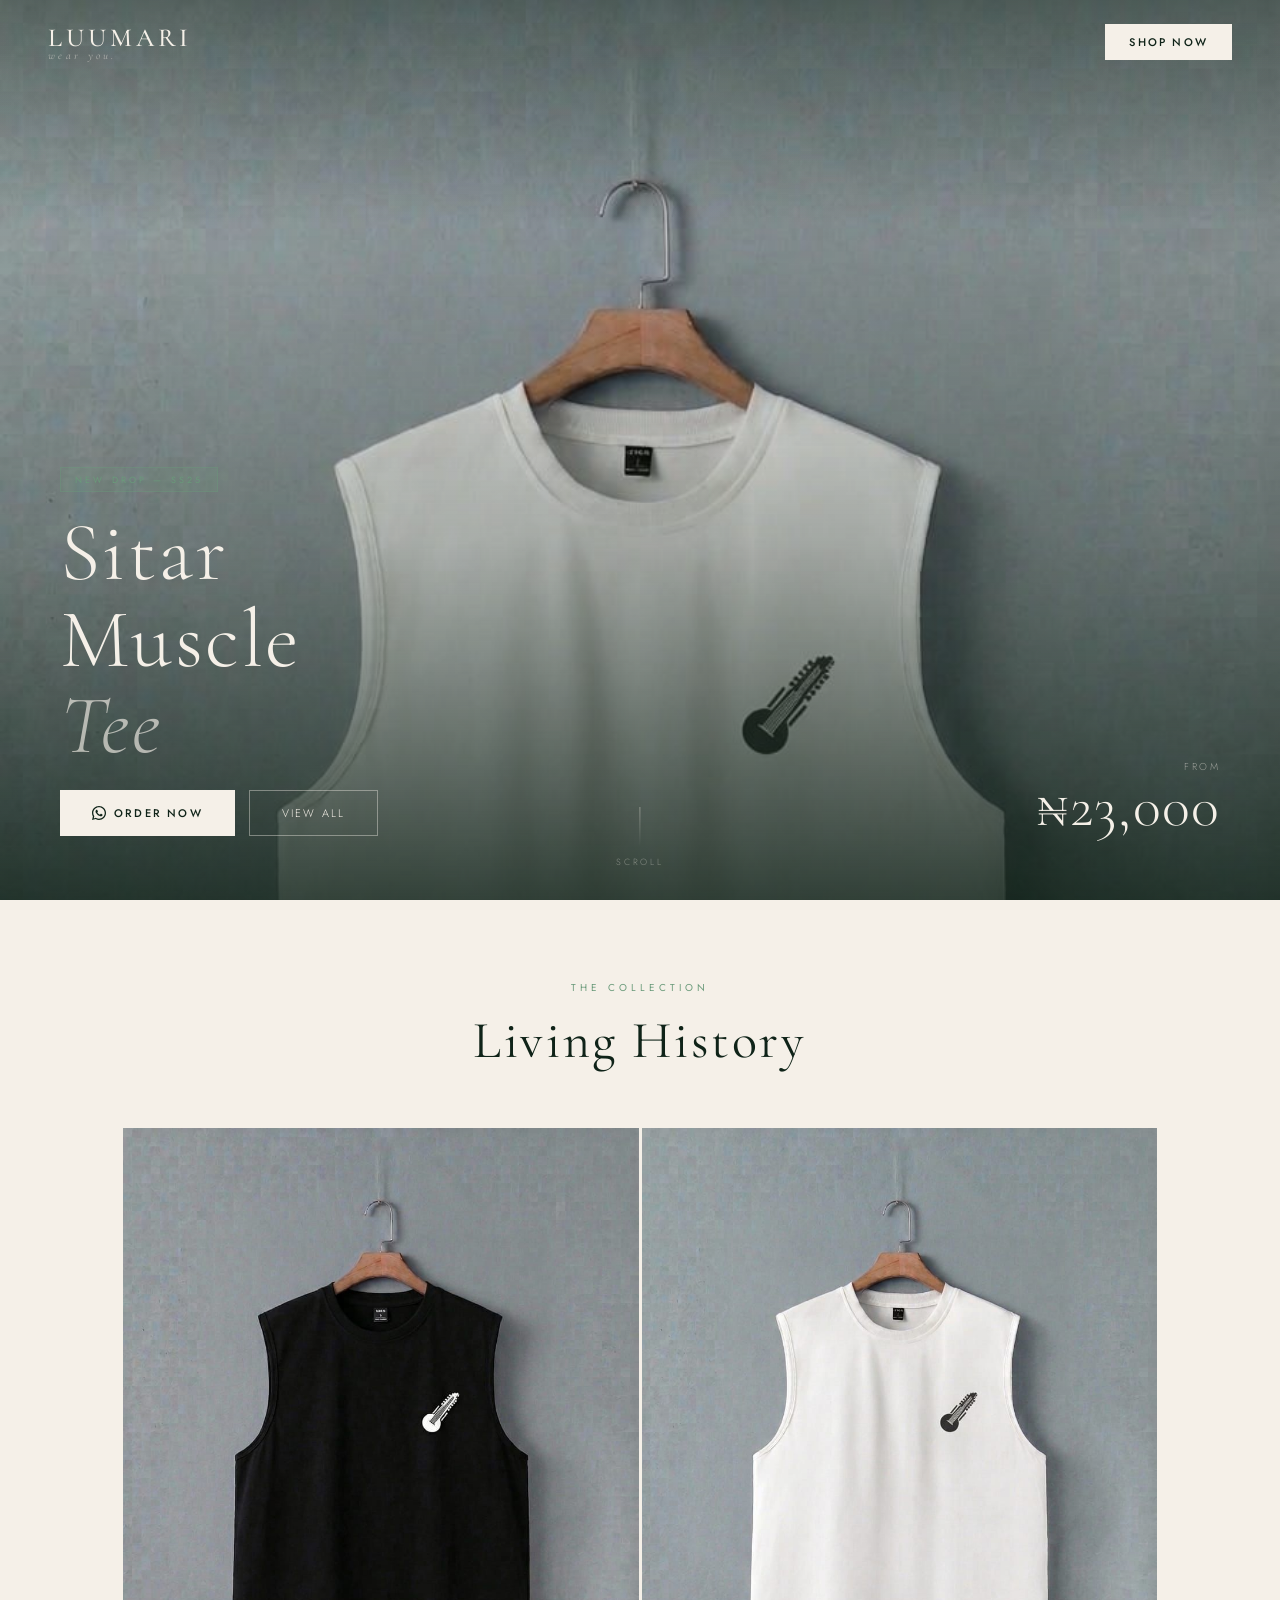
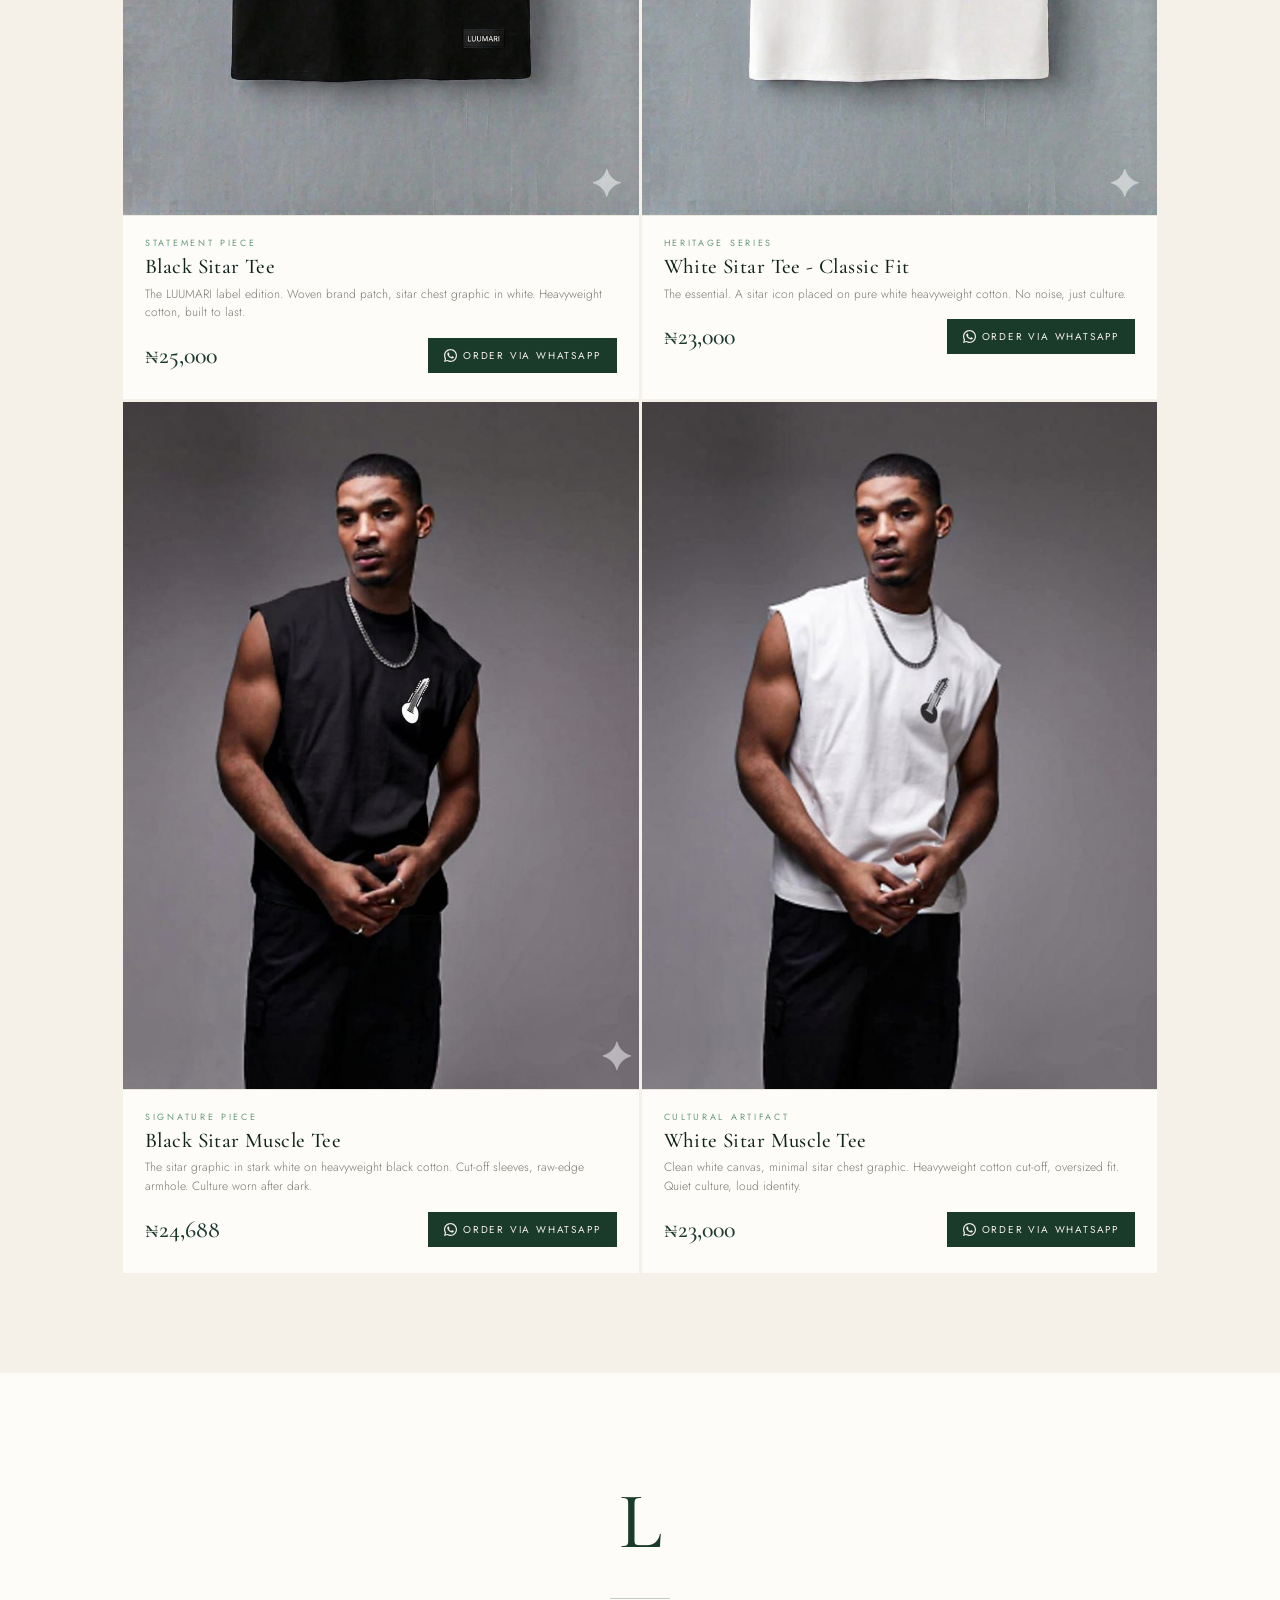
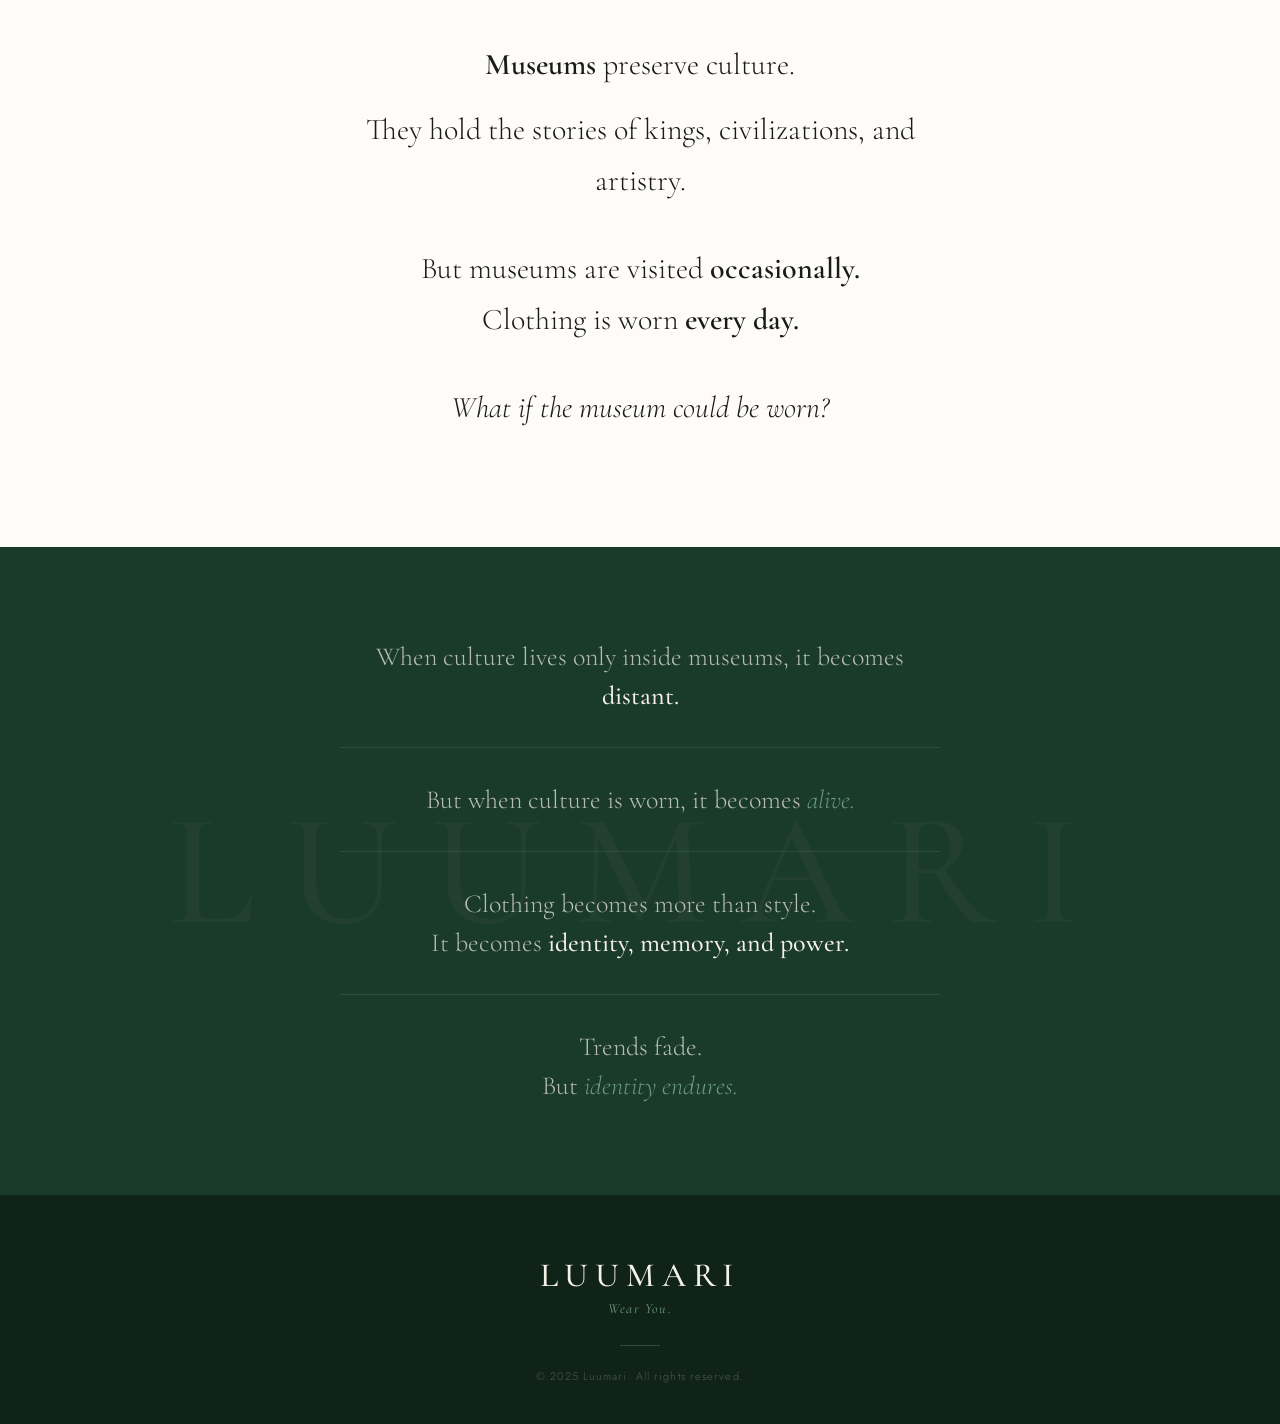
==== commit fa01260a: "Update index.html" ====
--- a/index.html
+++ b/index.html
@@ -606,6 +606,72 @@
   <div class="products-grid">
 
      <!-- Product 1 -->
+    <a href="https://wa.me/2348132899196?text=Hi%20Luumari%2C%20I%27m%20interested%20in%20the%20Black%20Sitar%20Tee" class="product-card" target="_blank" rel="noopener">
+      <div class="product-img-wrap">
+        <img class="product-img"
+          src="./assets/images/luumari-black-tee.jpg"
+          alt="Black Sitar Tee" loading="lazy" />
+        <div class="product-overlay"><span class="overlay-text">Order on WhatsApp</span></div>
+      </div>
+      <div class="product-info">
+        <span class="product-tag">Statement Piece</span>
+        <div class="product-name">Black Sitar Tee</div>
+        <div class="product-desc">The LUUMARI label edition. Woven brand patch, sitar chest graphic in white. Heavyweight cotton, built to last.</div>
+        <div class="product-footer">
+          <span class="product-price">₦25,000</span>
+          <span class="product-btn">
+            <svg viewBox="0 0 24 24"><path d="M17.472 14.382c-.297-.149-1.758-.867-2.03-.967-.273-.099-.471-.148-.67.15-.197.297-.767.966-.94 1.164-.173.199-.347.223-.644.075-.297-.15-1.255-.463-2.39-1.475-.883-.788-1.48-1.761-1.653-2.059-.173-.297-.018-.458.13-.606.134-.133.298-.347.446-.52.149-.174.198-.298.298-.497.099-.198.05-.371-.025-.52-.075-.149-.669-1.612-.916-2.207-.242-.579-.487-.5-.669-.51-.173-.008-.371-.01-.57-.01-.198 0-.52.074-.792.372-.272.297-1.04 1.016-1.04 2.479 0 1.462 1.065 2.875 1.213 3.074.149.198 2.096 3.2 5.077 4.487.709.306 1.262.489 1.694.625.712.227 1.36.195 1.871.118.571-.085 1.758-.719 2.006-1.413.248-.694.248-1.289.173-1.413-.074-.124-.272-.198-.57-.347z"/><path d="M12.005 0C5.374 0 0 5.373 0 12c0 2.117.554 4.103 1.523 5.83L.057 23.868l6.192-1.626C7.957 23.437 9.942 24 12.005 24 18.63 24 24 18.627 24 12S18.63 0 12.005 0zm.001 21.818c-1.832 0-3.53-.494-4.99-1.352l-.357-.211-3.676.965.983-3.58-.234-.368A9.808 9.808 0 012.18 12c0-5.415 4.409-9.818 9.826-9.818 5.417 0 9.826 4.403 9.826 9.818 0 5.415-4.41 9.818-9.826 9.818z"/></svg>
+            Order via WhatsApp
+          </span>
+        </div>
+      </div>
+    </a>
+
+    <!-- Product 2 -->
+    <a href="https://wa.me/2348132899196?text=Hi%20Luumari%2C%20I%27m%20interested%20in%20the%20White%20Sitar%20Tee%20-%20Classic%20Fit" class="product-card" target="_blank" rel="noopener">
+      <div class="product-img-wrap">
+        <img class="product-img"
+          src="./assets/images/luumari-white-tee.jpg"
+          alt="White Sitar Tee - Classic Fit" loading="lazy" />
+        <div class="product-overlay"><span class="overlay-text">Order on WhatsApp</span></div>
+      </div>
+      <div class="product-info">
+        <span class="product-tag">Heritage Series</span>
+        <div class="product-name">White Sitar Tee - Classic Fit</div>
+        <div class="product-desc">The essential. A sitar icon placed on pure white heavyweight cotton. No noise, just culture.</div>
+        <div class="product-footer">
+          <span class="product-price">₦23,000</span>
+          <span class="product-btn">
+            <svg viewBox="0 0 24 24"><path d="M17.472 14.382c-.297-.149-1.758-.867-2.03-.967-.273-.099-.471-.148-.67.15-.197.297-.767.966-.94 1.164-.173.199-.347.223-.644.075-.297-.15-1.255-.463-2.39-1.475-.883-.788-1.48-1.761-1.653-2.059-.173-.297-.018-.458.13-.606.134-.133.298-.347.446-.52.149-.174.198-.298.298-.497.099-.198.05-.371-.025-.52-.075-.149-.669-1.612-.916-2.207-.242-.579-.487-.5-.669-.51-.173-.008-.371-.01-.57-.01-.198 0-.52.074-.792.372-.272.297-1.04 1.016-1.04 2.479 0 1.462 1.065 2.875 1.213 3.074.149.198 2.096 3.2 5.077 4.487.709.306 1.262.489 1.694.625.712.227 1.36.195 1.871.118.571-.085 1.758-.719 2.006-1.413.248-.694.248-1.289.173-1.413-.074-.124-.272-.198-.57-.347z"/><path d="M12.005 0C5.374 0 0 5.373 0 12c0 2.117.554 4.103 1.523 5.83L.057 23.868l6.192-1.626C7.957 23.437 9.942 24 12.005 24 18.63 24 24 18.627 24 12S18.63 0 12.005 0zm.001 21.818c-1.832 0-3.53-.494-4.99-1.352l-.357-.211-3.676.965.983-3.58-.234-.368A9.808 9.808 0 012.18 12c0-5.415 4.409-9.818 9.826-9.818 5.417 0 9.826 4.403 9.826 9.818 0 5.415-4.41 9.818-9.826 9.818z"/></svg>
+            Order via WhatsApp
+          </span>
+        </div>
+      </div>
+    </a>
+   
+    <!-- Product 3 -->
+    <a href="https://wa.me/2348132899196?text=Hi%20Luumari%2C%20I%27m%20interested%20in%20the%20Black%20Sitar%20Muscle%20Tee" class="product-card" target="_blank" rel="noopener">
+      <div class="product-img-wrap">
+        <img class="product-img"
+          src="./assets/images/luumari-model-in-black.jpg"
+          alt="Black Sitar Muscle Tee" loading="lazy" />
+        <div class="product-overlay"><span class="overlay-text">Order on WhatsApp</span></div>
+      </div>
+      <div class="product-info">
+        <span class="product-tag">Signature Piece</span>
+        <div class="product-name">Black Sitar Muscle Tee</div>
+        <div class="product-desc">The sitar graphic in stark white on heavyweight black cotton. Cut-off sleeves, raw-edge armhole. Culture worn after dark.</div>
+        <div class="product-footer">
+          <span class="product-price">₦24,688</span>
+          <span class="product-btn">
+            <svg viewBox="0 0 24 24"><path d="M17.472 14.382c-.297-.149-1.758-.867-2.03-.967-.273-.099-.471-.148-.67.15-.197.297-.767.966-.94 1.164-.173.199-.347.223-.644.075-.297-.15-1.255-.463-2.39-1.475-.883-.788-1.48-1.761-1.653-2.059-.173-.297-.018-.458.13-.606.134-.133.298-.347.446-.52.149-.174.198-.298.298-.497.099-.198.05-.371-.025-.52-.075-.149-.669-1.612-.916-2.207-.242-.579-.487-.5-.669-.51-.173-.008-.371-.01-.57-.01-.198 0-.52.074-.792.372-.272.297-1.04 1.016-1.04 2.479 0 1.462 1.065 2.875 1.213 3.074.149.198 2.096 3.2 5.077 4.487.709.306 1.262.489 1.694.625.712.227 1.36.195 1.871.118.571-.085 1.758-.719 2.006-1.413.248-.694.248-1.289.173-1.413-.074-.124-.272-.198-.57-.347z"/><path d="M12.005 0C5.374 0 0 5.373 0 12c0 2.117.554 4.103 1.523 5.83L.057 23.868l6.192-1.626C7.957 23.437 9.942 24 12.005 24 18.63 24 24 18.627 24 12S18.63 0 12.005 0zm.001 21.818c-1.832 0-3.53-.494-4.99-1.352l-.357-.211-3.676.965.983-3.58-.234-.368A9.808 9.808 0 012.18 12c0-5.415 4.409-9.818 9.826-9.818 5.417 0 9.826 4.403 9.826 9.818 0 5.415-4.41 9.818-9.826 9.818z"/></svg>
+            Order via WhatsApp
+          </span>
+        </div>
+      </div>
+    </a>
+    
+  <!-- Product 4 -->
     <a href="https://wa.me/2348132899196?text=Hi%20Luumari%2C%20I%27m%20interested%20in%20the%20White%20Sitar%20Muscle%20Tee" class="product-card" target="_blank" rel="noopener">
       <div class="product-img-wrap">
         <img class="product-img"
@@ -626,74 +692,6 @@
         </div>
       </div>
     </a>
-
-    
-    <!-- Product 2 -->
-    <a href="https://wa.me/2348132899196?text=Hi%20Luumari%2C%20I%27m%20interested%20in%20the%20Black%20Sitar%20Muscle%20Tee" class="product-card" target="_blank" rel="noopener">
-      <div class="product-img-wrap">
-        <img class="product-img"
-          src="./assets/images/luumari-model-in-black.jpg"
-          alt="Black Sitar Muscle Tee" loading="lazy" />
-        <div class="product-overlay"><span class="overlay-text">Order on WhatsApp</span></div>
-      </div>
-      <div class="product-info">
-        <span class="product-tag">Signature Piece</span>
-        <div class="product-name">Black Sitar Muscle Tee</div>
-        <div class="product-desc">The sitar graphic in stark white on heavyweight black cotton. Cut-off sleeves, raw-edge armhole. Culture worn after dark.</div>
-        <div class="product-footer">
-          <span class="product-price">₦24,688</span>
-          <span class="product-btn">
-            <svg viewBox="0 0 24 24"><path d="M17.472 14.382c-.297-.149-1.758-.867-2.03-.967-.273-.099-.471-.148-.67.15-.197.297-.767.966-.94 1.164-.173.199-.347.223-.644.075-.297-.15-1.255-.463-2.39-1.475-.883-.788-1.48-1.761-1.653-2.059-.173-.297-.018-.458.13-.606.134-.133.298-.347.446-.52.149-.174.198-.298.298-.497.099-.198.05-.371-.025-.52-.075-.149-.669-1.612-.916-2.207-.242-.579-.487-.5-.669-.51-.173-.008-.371-.01-.57-.01-.198 0-.52.074-.792.372-.272.297-1.04 1.016-1.04 2.479 0 1.462 1.065 2.875 1.213 3.074.149.198 2.096 3.2 5.077 4.487.709.306 1.262.489 1.694.625.712.227 1.36.195 1.871.118.571-.085 1.758-.719 2.006-1.413.248-.694.248-1.289.173-1.413-.074-.124-.272-.198-.57-.347z"/><path d="M12.005 0C5.374 0 0 5.373 0 12c0 2.117.554 4.103 1.523 5.83L.057 23.868l6.192-1.626C7.957 23.437 9.942 24 12.005 24 18.63 24 24 18.627 24 12S18.63 0 12.005 0zm.001 21.818c-1.832 0-3.53-.494-4.99-1.352l-.357-.211-3.676.965.983-3.58-.234-.368A9.808 9.808 0 012.18 12c0-5.415 4.409-9.818 9.826-9.818 5.417 0 9.826 4.403 9.826 9.818 0 5.415-4.41 9.818-9.826 9.818z"/></svg>
-            Order via WhatsApp
-          </span>
-        </div>
-      </div>
-    </a>
-
-    <!-- Product 3 -->
-    <a href="https://wa.me/2348132899196?text=Hi%20Luumari%2C%20I%27m%20interested%20in%20the%20White%20Sitar%20Tee%20-%20Classic%20Fit" class="product-card" target="_blank" rel="noopener">
-      <div class="product-img-wrap">
-        <img class="product-img"
-          src="./assets/images/luumari-white-tee.jpg"
-          alt="White Sitar Tee - Classic Fit" loading="lazy" />
-        <div class="product-overlay"><span class="overlay-text">Order on WhatsApp</span></div>
-      </div>
-      <div class="product-info">
-        <span class="product-tag">Heritage Series</span>
-        <div class="product-name">White Sitar Tee - Classic Fit</div>
-        <div class="product-desc">The essential. A sitar icon placed on pure white heavyweight cotton. No noise, just culture.</div>
-        <div class="product-footer">
-          <span class="product-price">₦23,000</span>
-          <span class="product-btn">
-            <svg viewBox="0 0 24 24"><path d="M17.472 14.382c-.297-.149-1.758-.867-2.03-.967-.273-.099-.471-.148-.67.15-.197.297-.767.966-.94 1.164-.173.199-.347.223-.644.075-.297-.15-1.255-.463-2.39-1.475-.883-.788-1.48-1.761-1.653-2.059-.173-.297-.018-.458.13-.606.134-.133.298-.347.446-.52.149-.174.198-.298.298-.497.099-.198.05-.371-.025-.52-.075-.149-.669-1.612-.916-2.207-.242-.579-.487-.5-.669-.51-.173-.008-.371-.01-.57-.01-.198 0-.52.074-.792.372-.272.297-1.04 1.016-1.04 2.479 0 1.462 1.065 2.875 1.213 3.074.149.198 2.096 3.2 5.077 4.487.709.306 1.262.489 1.694.625.712.227 1.36.195 1.871.118.571-.085 1.758-.719 2.006-1.413.248-.694.248-1.289.173-1.413-.074-.124-.272-.198-.57-.347z"/><path d="M12.005 0C5.374 0 0 5.373 0 12c0 2.117.554 4.103 1.523 5.83L.057 23.868l6.192-1.626C7.957 23.437 9.942 24 12.005 24 18.63 24 24 18.627 24 12S18.63 0 12.005 0zm.001 21.818c-1.832 0-3.53-.494-4.99-1.352l-.357-.211-3.676.965.983-3.58-.234-.368A9.808 9.808 0 012.18 12c0-5.415 4.409-9.818 9.826-9.818 5.417 0 9.826 4.403 9.826 9.818 0 5.415-4.41 9.818-9.826 9.818z"/></svg>
-            Order via WhatsApp
-          </span>
-        </div>
-      </div>
-    </a>
-
-    <!-- Product 4 -->
-    <a href="https://wa.me/2348132899196?text=Hi%20Luumari%2C%20I%27m%20interested%20in%20the%20Black%20Sitar%20Tee" class="product-card" target="_blank" rel="noopener">
-      <div class="product-img-wrap">
-        <img class="product-img"
-          src="./assets/images/luumari-black-tee.jpg"
-          alt="Black Sitar Tee" loading="lazy" />
-        <div class="product-overlay"><span class="overlay-text">Order on WhatsApp</span></div>
-      </div>
-      <div class="product-info">
-        <span class="product-tag">Statement Piece</span>
-        <div class="product-name">Black Sitar Tee</div>
-        <div class="product-desc">The LUUMARI label edition. Woven brand patch, sitar chest graphic in white. Heavyweight cotton, built to last.</div>
-        <div class="product-footer">
-          <span class="product-price">₦25,000</span>
-          <span class="product-btn">
-            <svg viewBox="0 0 24 24"><path d="M17.472 14.382c-.297-.149-1.758-.867-2.03-.967-.273-.099-.471-.148-.67.15-.197.297-.767.966-.94 1.164-.173.199-.347.223-.644.075-.297-.15-1.255-.463-2.39-1.475-.883-.788-1.48-1.761-1.653-2.059-.173-.297-.018-.458.13-.606.134-.133.298-.347.446-.52.149-.174.198-.298.298-.497.099-.198.05-.371-.025-.52-.075-.149-.669-1.612-.916-2.207-.242-.579-.487-.5-.669-.51-.173-.008-.371-.01-.57-.01-.198 0-.52.074-.792.372-.272.297-1.04 1.016-1.04 2.479 0 1.462 1.065 2.875 1.213 3.074.149.198 2.096 3.2 5.077 4.487.709.306 1.262.489 1.694.625.712.227 1.36.195 1.871.118.571-.085 1.758-.719 2.006-1.413.248-.694.248-1.289.173-1.413-.074-.124-.272-.198-.57-.347z"/><path d="M12.005 0C5.374 0 0 5.373 0 12c0 2.117.554 4.103 1.523 5.83L.057 23.868l6.192-1.626C7.957 23.437 9.942 24 12.005 24 18.63 24 24 18.627 24 12S18.63 0 12.005 0zm.001 21.818c-1.832 0-3.53-.494-4.99-1.352l-.357-.211-3.676.965.983-3.58-.234-.368A9.808 9.808 0 012.18 12c0-5.415 4.409-9.818 9.826-9.818 5.417 0 9.826 4.403 9.826 9.818 0 5.415-4.41 9.818-9.826 9.818z"/></svg>
-            Order via WhatsApp
-          </span>
-        </div>
-      </div>
-    </a>
-
   </div>
 </section>
 
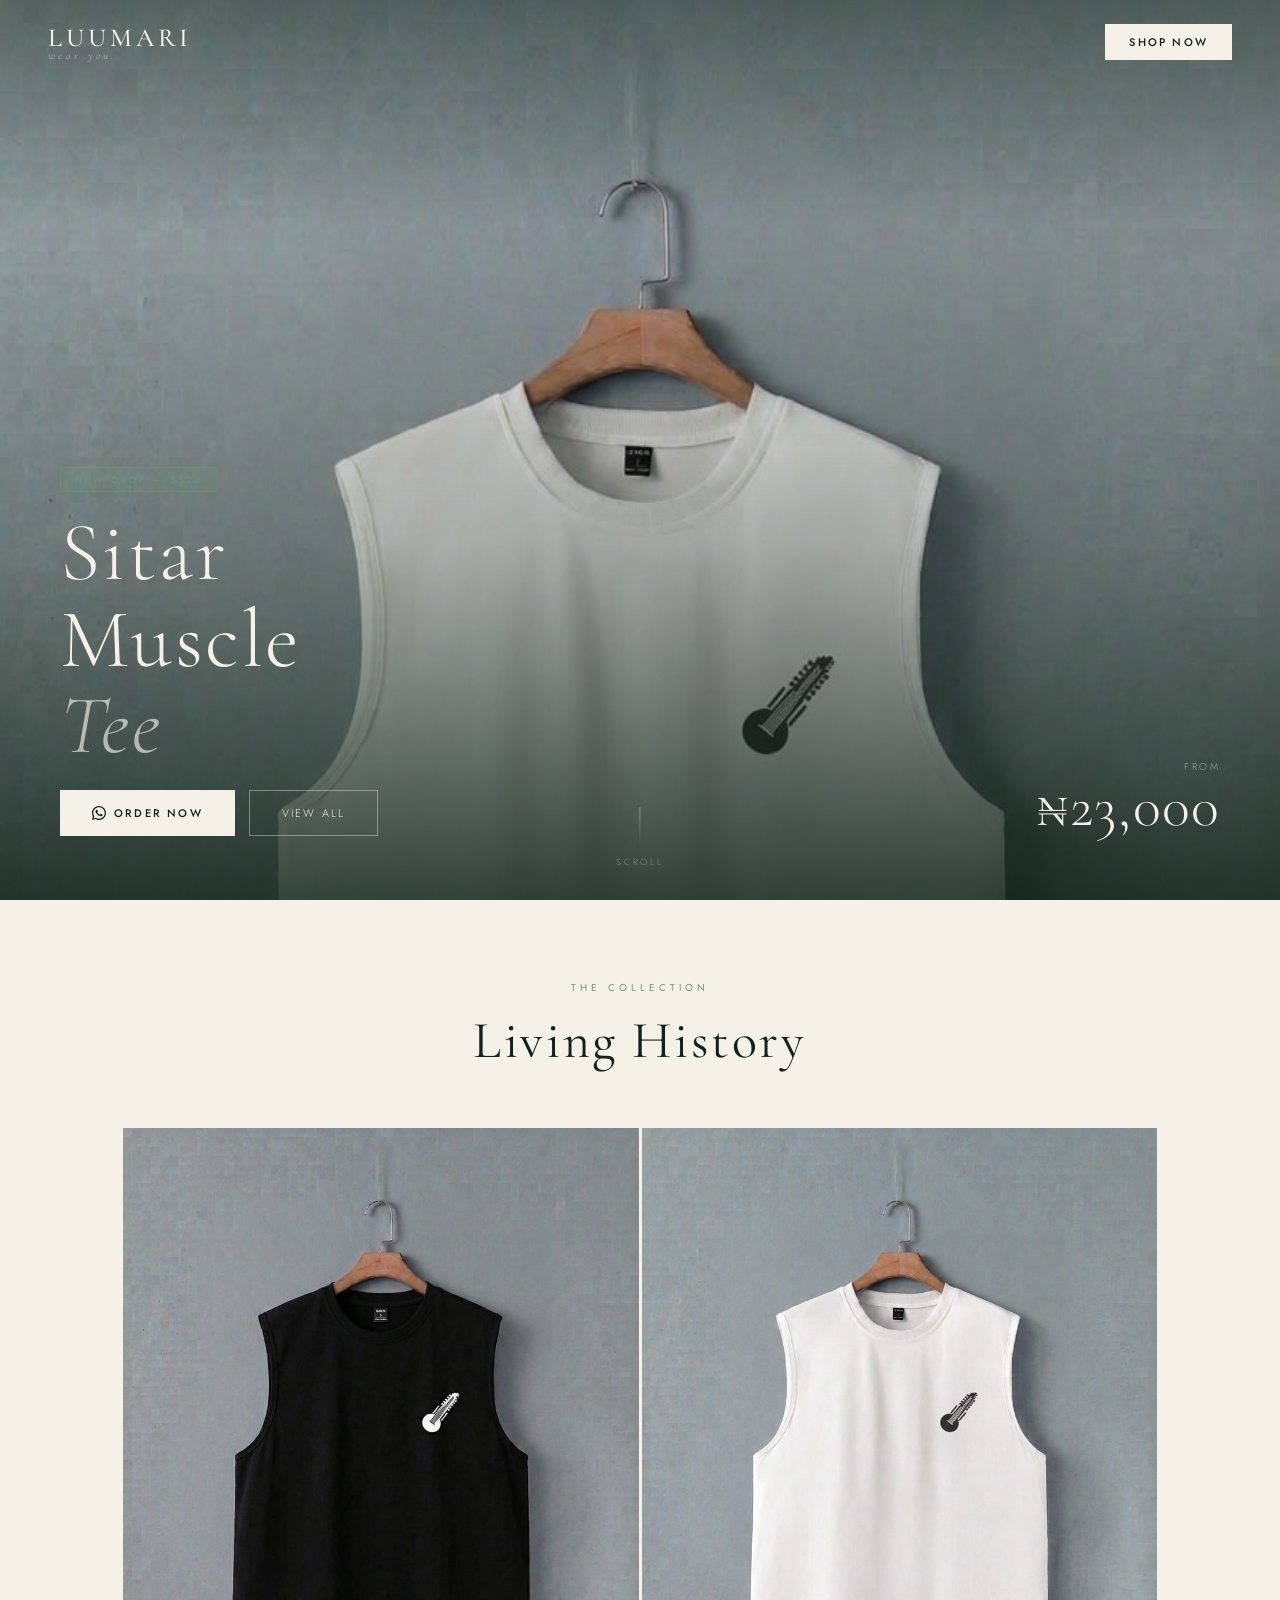
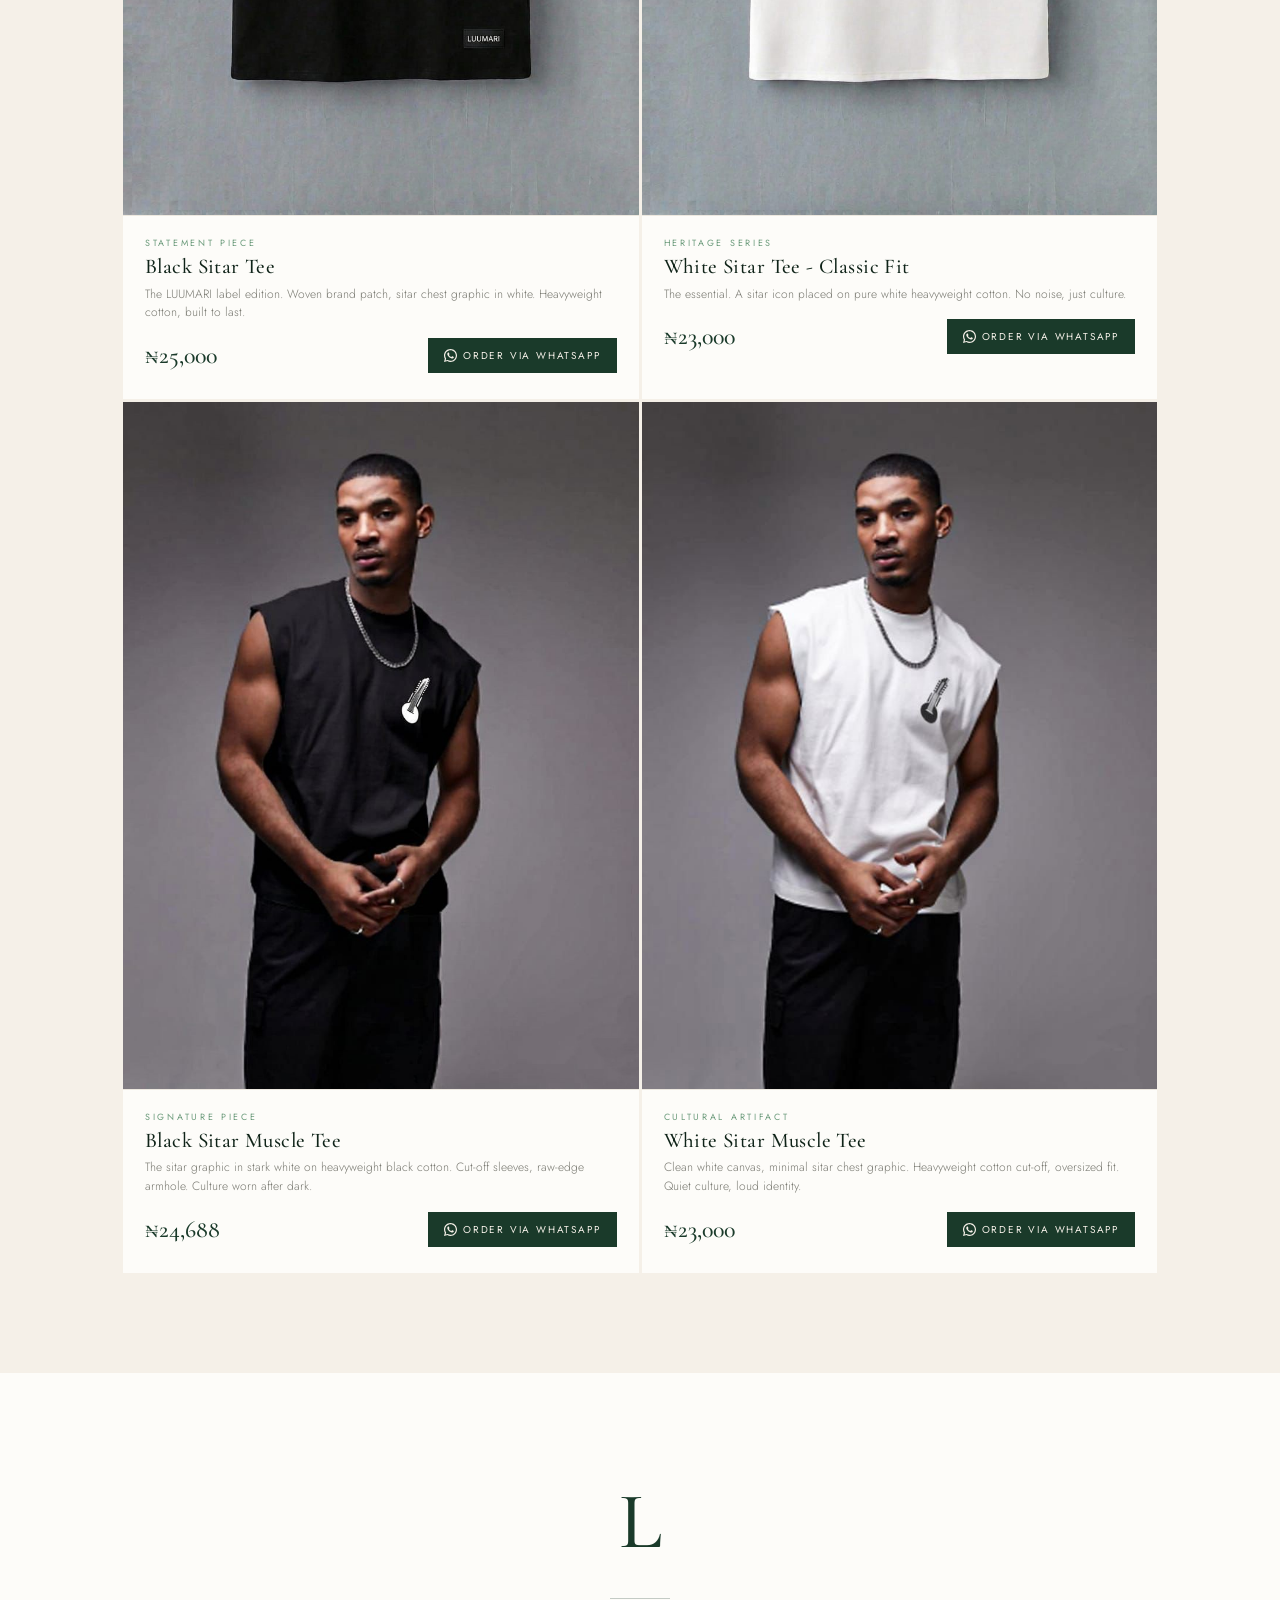
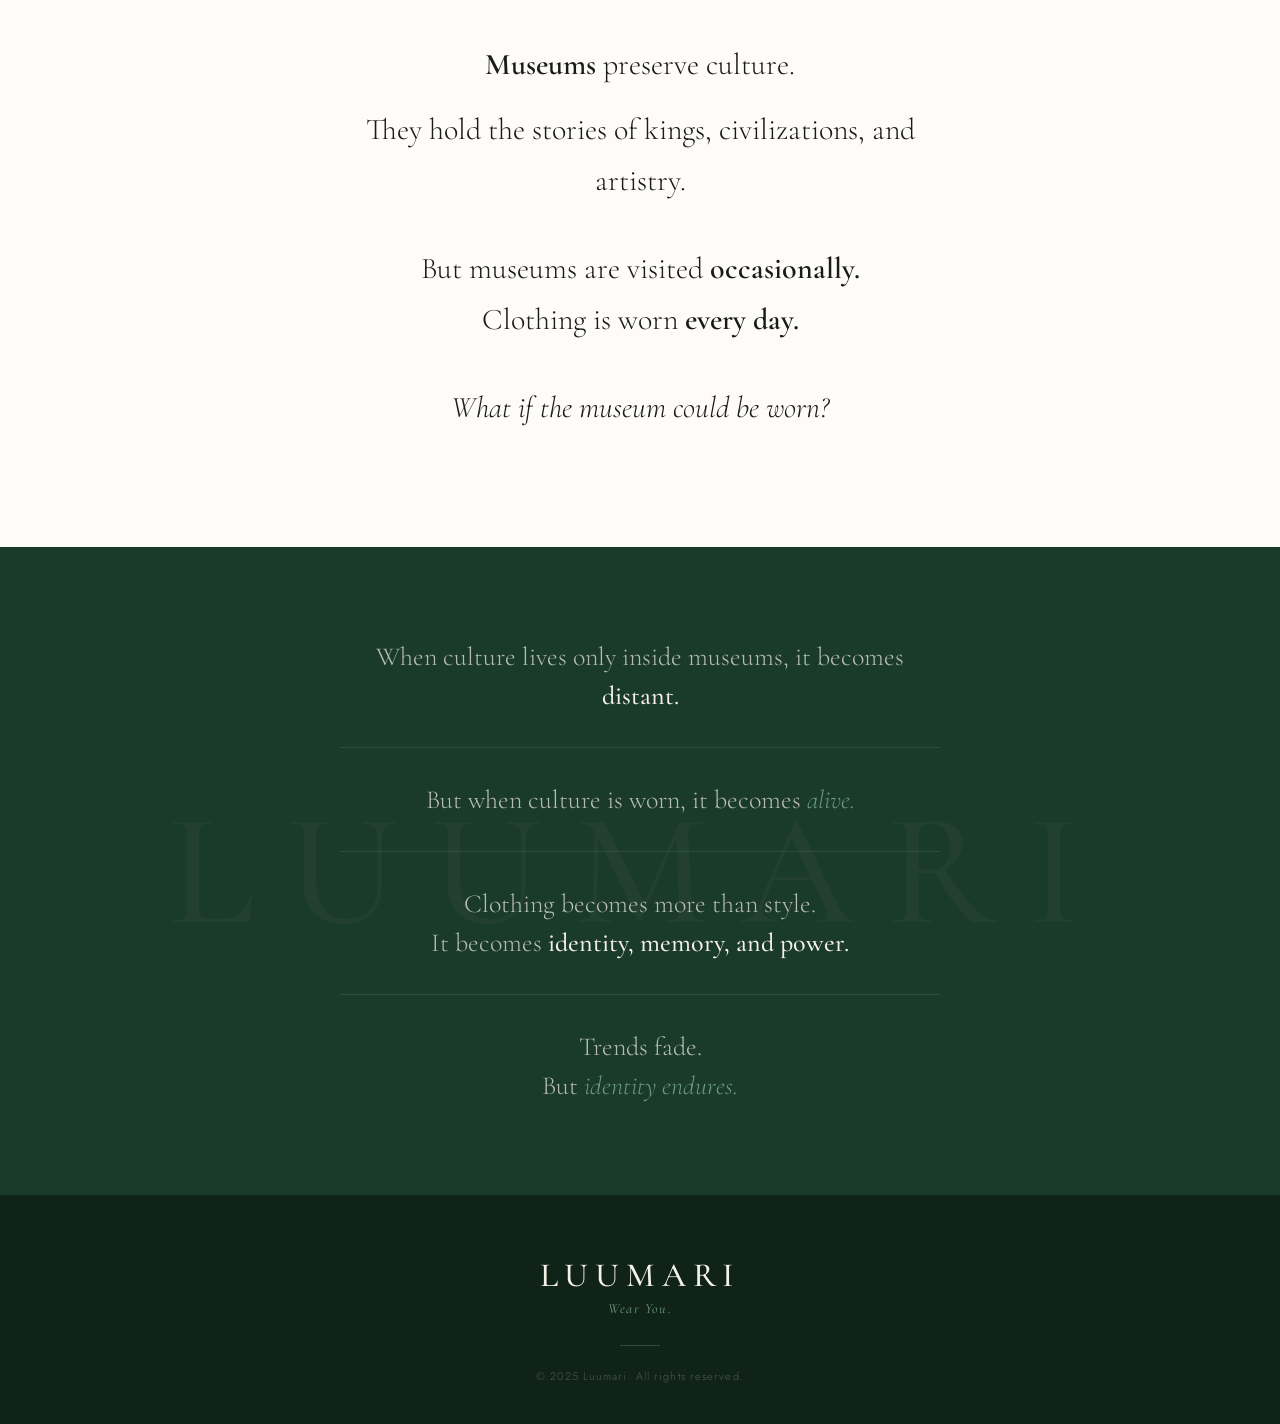
==== commit 96344e34: "Update index.html Add Meta tags" ====
--- a/index.html
+++ b/index.html
@@ -3,6 +3,24 @@
 <head>
 <meta charset="UTF-8" />
 <meta name="viewport" content="width=device-width, initial-scale=1.0" />
+<meta name="description" content="LUUMARI — Wear You. Discover timeless, expressive fashion designed to reflect your individuality.">
+<meta name="keywords" content="LUUMARI, fashion, clothing, style, modern fashion, luxury, apparel">
+<meta name="author" content="LUUMARI">
+
+<meta property="og:title" content="LUUMARI — Wear You.">
+<meta property="og:description" content="Discover timeless, expressive fashion designed to reflect your individuality.">
+<meta property="og:image" content="/assets/images/preview.png">
+<meta property="og:type" content="website">
+<meta property="og:url" content="https://luumari.com">
+
+<meta name="twitter:card" content="summary_large_image">
+<meta name="twitter:title" content="LUUMARI — Wear You.">
+<meta name="twitter:description" content="Discover timeless, expressive fashion designed to reflect your individuality.">
+<meta name="twitter:image" content="/assets/images/preview.png">
+
+<link rel="icon" type="image/png" href="/favicon.png">
+<link rel="apple-touch-icon" href="/favicon.png">
+  
 <title>LUUMARI — Wear You.</title>
 <link href="https://fonts.googleapis.com/css2?family=Cormorant+Garamond:ital,wght@0,300;0,400;0,500;0,600;1,300;1,400;1,500&family=Jost:wght@200;300;400;500&display=swap" rel="stylesheet">
 <style>
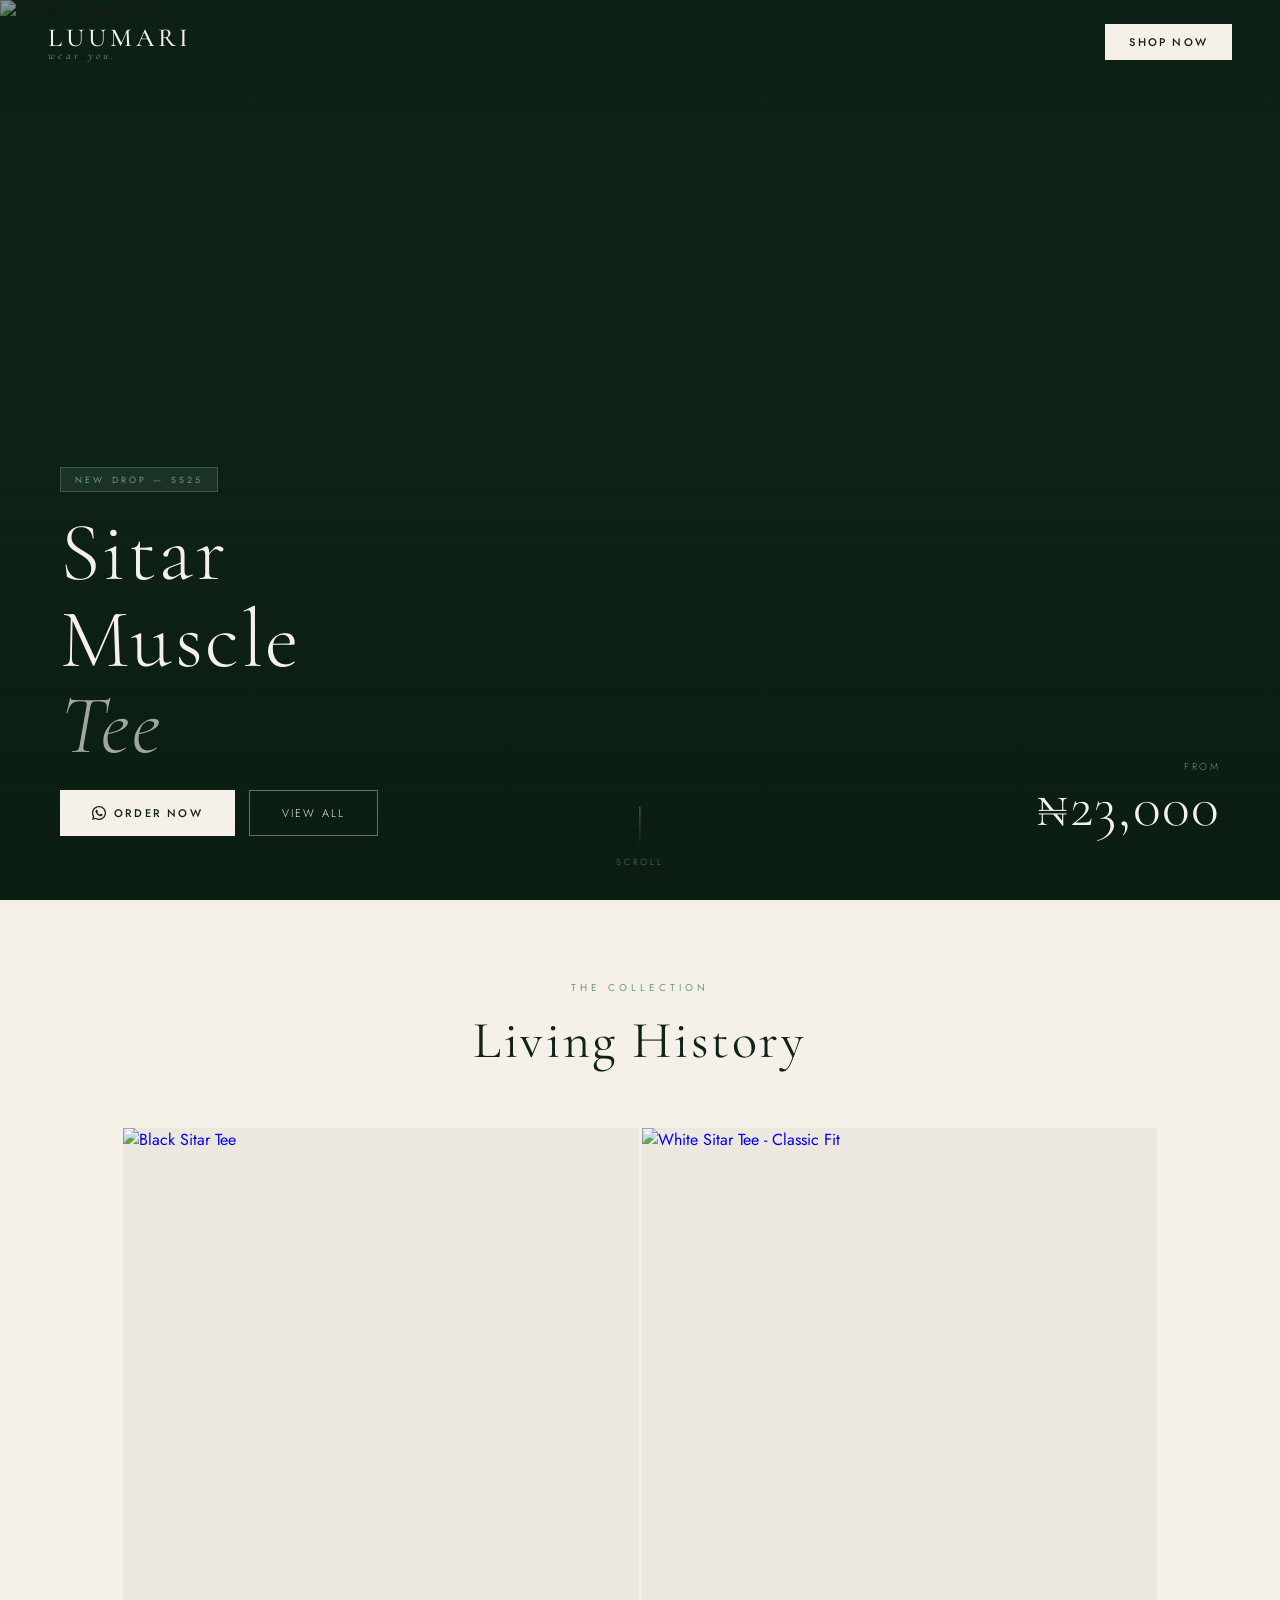
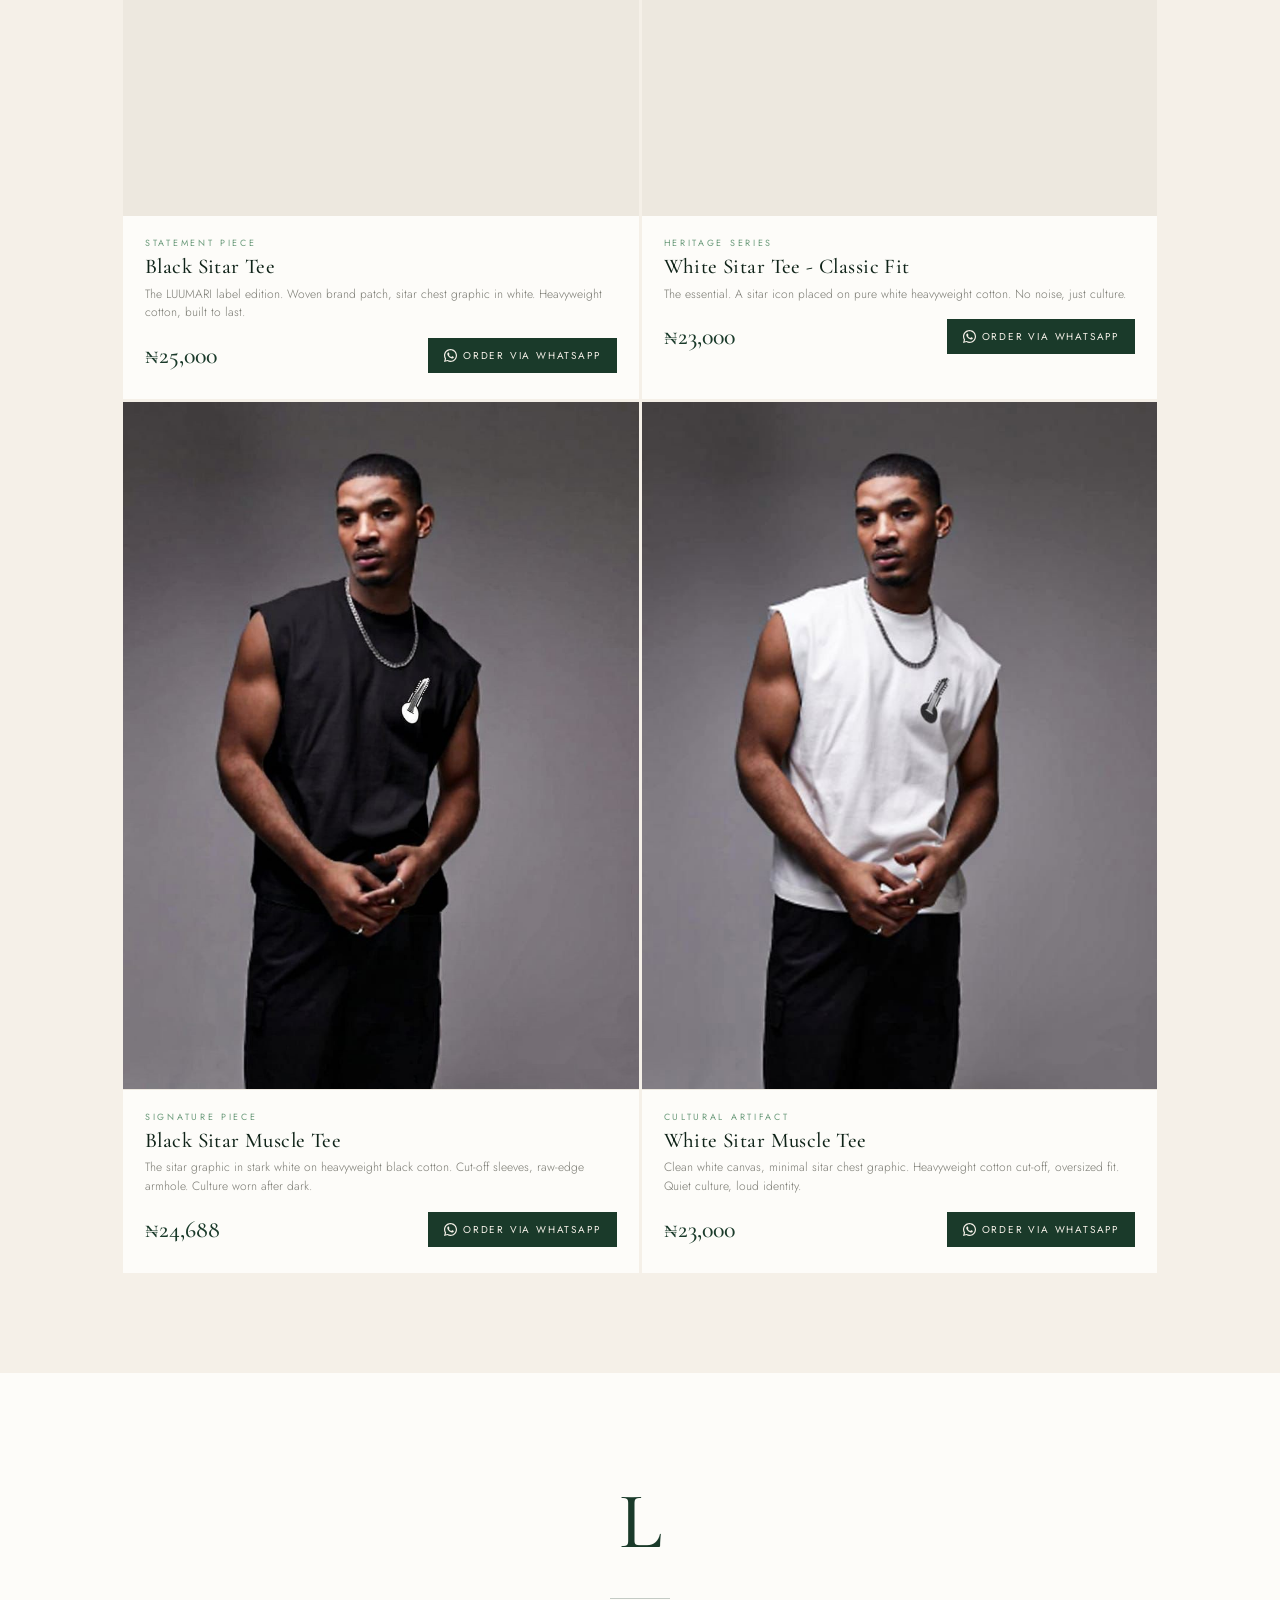
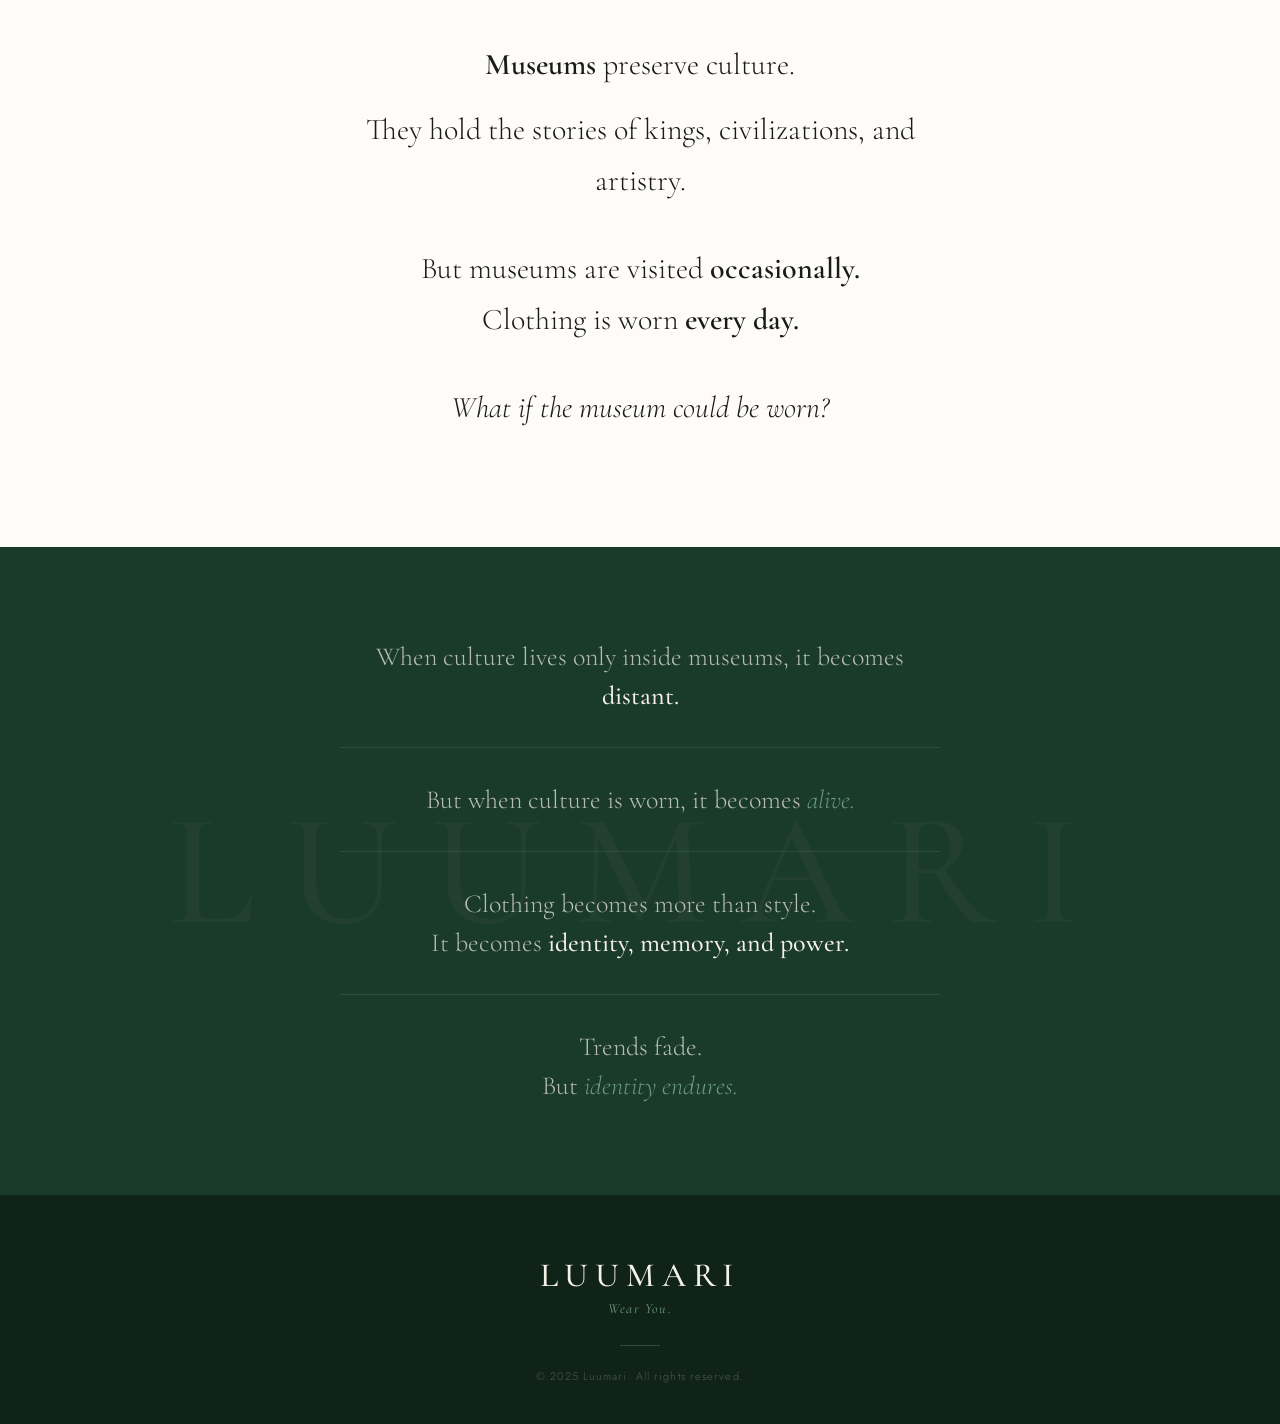
==== commit 88fd5e7d: "Update index.html" ====
--- a/index.html
+++ b/index.html
@@ -18,554 +18,12 @@
 <meta name="twitter:description" content="Discover timeless, expressive fashion designed to reflect your individuality.">
 <meta name="twitter:image" content="/assets/images/preview.png">
 
-<link rel="icon" type="image/png" href="/favicon.png">
-<link rel="apple-touch-icon" href="/favicon.png">
-  
+<link rel="icon" type="image/jpeg" href="/favicon.jpg">
+<link rel="apple-touch-icon" href="/favicon.jpg">
+
+<link rel="stylesheet" href="./assets/style.css">
 <title>LUUMARI — Wear You.</title>
 <link href="https://fonts.googleapis.com/css2?family=Cormorant+Garamond:ital,wght@0,300;0,400;0,500;0,600;1,300;1,400;1,500&family=Jost:wght@200;300;400;500&display=swap" rel="stylesheet">
-<style>
-  :root {
-    --forest: #1a3a2a;
-    --forest-deep: #0f2318;
-    --sage: #6a9a7a;
-    --cream: #f5f0e8;
-    --cream-dark: #ede8df;
-    --ink: #1a1a16;
-    --muted: #7a7a72;
-    --white: #fdfcf9;
-  }
-
-  * { margin: 0; padding: 0; box-sizing: border-box; }
-  html { scroll-behavior: smooth; }
-
-  body {
-    font-family: 'Jost', sans-serif;
-    background: var(--cream);
-    color: var(--ink);
-    overflow-x: hidden;
-  }
-
-  /* ── NAV ── */
-  nav {
-    position: fixed;
-    top: 0; left: 0; right: 0;
-    z-index: 100;
-    padding: 22px 48px;
-    display: flex;
-    align-items: center;
-    justify-content: space-between;
-    /* starts transparent over hero image */
-    background: transparent;
-    transition: background 0.5s ease, backdrop-filter 0.5s ease, border-color 0.5s ease;
-    border-bottom: 1px solid transparent;
-  }
-  nav.scrolled {
-    background: rgba(245,240,232,0.93);
-    backdrop-filter: blur(14px);
-    border-bottom-color: rgba(26,58,42,0.1);
-  }
-
-  .nav-logo {
-    font-family: 'Cormorant Garamond', serif;
-    font-size: 26px;
-    font-weight: 500;
-    letter-spacing: 0.15em;
-    color: var(--cream);
-    text-decoration: none;
-    transition: color 0.5s ease;
-  }
-  .nav-logo span {
-    font-style: italic;
-    font-weight: 300;
-    font-size: 11px;
-    display: block;
-    letter-spacing: 0.3em;
-    color: rgba(245,240,232,0.6);
-    margin-top: -4px;
-    text-transform: lowercase;
-    transition: color 0.5s ease;
-  }
-  nav.scrolled .nav-logo { color: var(--forest-deep); }
-  nav.scrolled .nav-logo span { color: var(--sage); }
-
-  .nav-cta {
-    background: var(--cream);
-    color: var(--forest-deep);
-    text-decoration: none;
-    padding: 10px 24px;
-    font-size: 11px;
-    letter-spacing: 0.2em;
-    text-transform: uppercase;
-    font-weight: 500;
-    transition: background 0.3s, color 0.3s;
-  }
-  nav.scrolled .nav-cta {
-    background: var(--forest);
-    color: var(--cream);
-  }
-  .nav-cta:hover { opacity: 0.85; }
-
-  /* ── HERO — full bleed product image ── */
-  .hero {
-    position: relative;
-    width: 100%;
-    height: 100vh;
-    min-height: 600px;
-    overflow: hidden;
-    background: var(--forest-deep);
-  }
-
-  .hero-img {
-    position: absolute;
-    inset: 0;
-    width: 100%; height: 100%;
-    object-fit: cover;
-    object-position: center top;
-    display: block;
-    /* subtle zoom-in on load */
-    animation: heroZoom 8s ease forwards;
-  }
-
-  @keyframes heroZoom {
-    from { transform: scale(1.08); }
-    to   { transform: scale(1.0); }
-  }
-
-  /* dark gradient at bottom for text legibility */
-  .hero-gradient {
-    position: absolute;
-    inset: 0;
-    background:
-      linear-gradient(to top, rgba(10,28,18,0.82) 0%, rgba(10,28,18,0.3) 40%, rgba(10,28,18,0.08) 70%, transparent 100%);
-    pointer-events: none;
-  }
-
-  /* thin top gradient so nav reads on image */
-  .hero-gradient-top {
-    position: absolute;
-    inset: 0;
-    background: linear-gradient(to bottom, rgba(10,28,18,0.45) 0%, transparent 25%);
-    pointer-events: none;
-  }
-
-  .hero-content {
-    position: absolute;
-    bottom: 0; left: 0; right: 0;
-    padding: 0 60px 64px;
-    display: flex;
-    align-items: flex-end;
-    justify-content: space-between;
-    gap: 40px;
-  }
-
-  .hero-text { flex: 1; }
-
-  .hero-tag {
-    display: inline-block;
-    font-size: 9px;
-    letter-spacing: 0.35em;
-    text-transform: uppercase;
-    color: var(--sage);
-    background: rgba(106,154,122,0.15);
-    border: 1px solid rgba(106,154,122,0.4);
-    padding: 5px 14px;
-    margin-bottom: 18px;
-    animation: fadeUp 0.7s 0.2s ease both;
-  }
-
-  .hero h1 {
-    font-family: 'Cormorant Garamond', serif;
-    font-size: clamp(42px, 6.5vw, 86px);
-    font-weight: 300;
-    color: var(--cream);
-    line-height: 1.04;
-    letter-spacing: 0.03em;
-    margin-bottom: 20px;
-    animation: fadeUp 0.7s 0.35s ease both;
-  }
-  .hero h1 em { font-style: italic; color: rgba(245,240,232,0.65); }
-
-  .hero-actions {
-    display: flex;
-    gap: 14px;
-    flex-wrap: wrap;
-    animation: fadeUp 0.7s 0.5s ease both;
-  }
-
-  .hero-btn-primary {
-    background: var(--cream);
-    color: var(--forest-deep);
-    text-decoration: none;
-    padding: 14px 32px;
-    font-size: 11px;
-    letter-spacing: 0.2em;
-    text-transform: uppercase;
-    font-weight: 500;
-    transition: opacity 0.3s;
-    display: inline-flex;
-    align-items: center;
-    gap: 8px;
-  }
-  .hero-btn-primary:hover { opacity: 0.88; }
-
-  .hero-btn-secondary {
-    border: 1px solid rgba(245,240,232,0.4);
-    color: var(--cream);
-    text-decoration: none;
-    padding: 14px 32px;
-    font-size: 11px;
-    letter-spacing: 0.2em;
-    text-transform: uppercase;
-    font-weight: 300;
-    transition: border-color 0.3s, background 0.3s;
-  }
-  .hero-btn-secondary:hover {
-    border-color: rgba(245,240,232,0.8);
-    background: rgba(245,240,232,0.08);
-  }
-
-  /* price badge — top right of hero */
-  .hero-badge {
-    flex-shrink: 0;
-    text-align: right;
-    animation: fadeUp 0.7s 0.6s ease both;
-  }
-  .hero-badge-label {
-    font-size: 10px;
-    letter-spacing: 0.25em;
-    text-transform: uppercase;
-    color: rgba(245,240,232,0.5);
-    display: block;
-    margin-bottom: 4px;
-    font-weight: 300;
-  }
-  .hero-badge-price {
-    font-family: 'Cormorant Garamond', serif;
-    font-size: clamp(36px, 5vw, 58px);
-    font-weight: 300;
-    color: var(--cream);
-    line-height: 1;
-    letter-spacing: 0.02em;
-  }
-
-  /* scroll indicator */
-  .scroll-hint {
-    position: absolute;
-    bottom: 32px;
-    left: 50%;
-    transform: translateX(-50%);
-    display: flex;
-    flex-direction: column;
-    align-items: center;
-    gap: 8px;
-    animation: fadeIn 1s 1.2s ease both;
-    pointer-events: none;
-  }
-  .scroll-hint span {
-    font-size: 9px;
-    letter-spacing: 0.3em;
-    text-transform: uppercase;
-    color: rgba(245,240,232,0.4);
-    font-weight: 300;
-  }
-  .scroll-line {
-    width: 1px;
-    height: 40px;
-    background: linear-gradient(to bottom, rgba(245,240,232,0.4), transparent);
-    animation: scrollPulse 2s 1.5s ease-in-out infinite;
-  }
-  @keyframes scrollPulse {
-    0%,100% { opacity: 0.4; transform: scaleY(1); }
-    50% { opacity: 1; transform: scaleY(0.6); }
-  }
-
-  /* ── PRODUCT GRID ── */
-  .products {
-    padding: 80px 0 100px;
-    background: var(--cream);
-  }
-  .section-header {
-    text-align: center;
-    margin-bottom: 56px;
-    padding: 0 24px;
-  }
-  .section-eyebrow {
-    font-size: 10px;
-    letter-spacing: 0.4em;
-    text-transform: uppercase;
-    color: var(--sage);
-    margin-bottom: 14px;
-    font-weight: 400;
-    display: block;
-  }
-  .section-title {
-    font-family: 'Cormorant Garamond', serif;
-    font-size: clamp(32px, 5vw, 52px);
-    font-weight: 400;
-    color: var(--forest-deep);
-    letter-spacing: 0.05em;
-  }
-
-  .products-grid {
-    display: grid;
-    grid-template-columns: repeat(2, 1fr);
-    gap: 3px;
-    max-width: 1040px;
-    margin: 0 auto;
-    padding: 0 3px;
-  }
-
-  .product-card {
-    background: var(--white);
-    overflow: hidden;
-    text-decoration: none;
-    display: block;
-    transition: transform 0.4s ease, box-shadow 0.4s ease;
-  }
-  .product-card:hover {
-    transform: translateY(-6px);
-    box-shadow: 0 20px 60px rgba(15,35,24,0.15);
-  }
-
-  .product-img-wrap {
-    width: 100%;
-    aspect-ratio: 3/4;
-    overflow: hidden;
-    position: relative;
-    background: var(--cream-dark);
-  }
-  .product-img {
-    width: 100%; height: 100%;
-    object-fit: cover;
-    display: block;
-    transition: transform 0.7s ease;
-  }
-  .product-card:hover .product-img { transform: scale(1.06); }
-
-  .product-overlay {
-    position: absolute;
-    inset: 0;
-    background: rgba(15,35,24,0.45);
-    display: flex;
-    align-items: center;
-    justify-content: center;
-    opacity: 0;
-    transition: opacity 0.4s ease;
-  }
-  .product-card:hover .product-overlay { opacity: 1; }
-  .overlay-text {
-    color: var(--cream);
-    font-size: 11px;
-    letter-spacing: 0.25em;
-    text-transform: uppercase;
-    font-weight: 400;
-    border: 1px solid rgba(245,240,232,0.6);
-    padding: 12px 28px;
-  }
-
-  .product-info {
-    padding: 20px 22px 26px;
-    border-top: 1px solid var(--cream-dark);
-  }
-  .product-tag {
-    font-size: 9px;
-    letter-spacing: 0.3em;
-    text-transform: uppercase;
-    color: var(--sage);
-    font-weight: 400;
-    margin-bottom: 5px;
-    display: block;
-  }
-  .product-name {
-    font-family: 'Cormorant Garamond', serif;
-    font-size: 21px;
-    font-weight: 500;
-    color: var(--forest-deep);
-    margin-bottom: 4px;
-    line-height: 1.25;
-    letter-spacing: 0.02em;
-  }
-  .product-desc {
-    font-size: 12px;
-    color: var(--muted);
-    line-height: 1.55;
-    font-weight: 300;
-    margin-bottom: 16px;
-  }
-  .product-footer {
-    display: flex;
-    align-items: center;
-    justify-content: space-between;
-    gap: 12px;
-  }
-  .product-price {
-    font-family: 'Cormorant Garamond', serif;
-    font-size: 24px;
-    font-weight: 500;
-    color: var(--forest);
-  }
-  .product-btn {
-    background: var(--forest);
-    color: var(--cream);
-    border: none;
-    padding: 10px 16px;
-    font-family: 'Jost', sans-serif;
-    font-size: 10px;
-    letter-spacing: 0.18em;
-    text-transform: uppercase;
-    cursor: pointer;
-    transition: background 0.3s;
-    text-decoration: none;
-    display: inline-flex;
-    align-items: center;
-    gap: 6px;
-    white-space: nowrap;
-  }
-  .product-btn:hover { background: var(--forest-deep); }
-  .product-btn svg { width: 13px; height: 13px; fill: currentColor; flex-shrink: 0; }
-
-  /* ── MANIFESTO ── */
-  .manifesto {
-    background: var(--white);
-    padding: 100px 24px;
-    text-align: center;
-  }
-  .manifesto-l {
-    font-family: 'Cormorant Garamond', serif;
-    font-size: 80px;
-    color: var(--forest);
-    font-weight: 500;
-    margin-bottom: 28px;
-    display: block;
-  }
-  .manifesto-rule {
-    width: 60px; height: 1px;
-    background: var(--forest);
-    margin: 0 auto 40px;
-    opacity: 0.25;
-  }
-  .manifesto p {
-    font-family: 'Cormorant Garamond', serif;
-    font-size: clamp(20px, 3vw, 30px);
-    font-weight: 300;
-    color: var(--ink);
-    line-height: 1.7;
-    max-width: 580px;
-    margin: 0 auto 14px;
-  }
-  .manifesto p strong { font-weight: 600; }
-  .manifesto p em { font-style: italic; }
-
-  /* ── VISION BAND ── */
-  .vision-band {
-    background: var(--forest);
-    padding: 90px 24px;
-    display: flex;
-    flex-direction: column;
-    align-items: center;
-    overflow: hidden;
-    position: relative;
-  }
-  .vision-band::before {
-    content: 'LUUMARI';
-    font-family: 'Cormorant Garamond', serif;
-    font-size: clamp(60px, 14vw, 160px);
-    font-weight: 500;
-    color: rgba(245,240,232,0.035);
-    position: absolute;
-    white-space: nowrap;
-    letter-spacing: 0.2em;
-    pointer-events: none;
-    top: 50%;
-    transform: translateY(-50%);
-    user-select: none;
-  }
-  .vision-statements {
-    display: flex;
-    flex-direction: column;
-    align-items: center;
-    gap: 32px;
-    max-width: 600px;
-    text-align: center;
-    position: relative;
-    z-index: 1;
-  }
-  .vision-item {
-    font-family: 'Cormorant Garamond', serif;
-    font-size: clamp(18px, 3vw, 26px);
-    color: rgba(245,240,232,0.72);
-    font-weight: 300;
-    line-height: 1.5;
-    border-top: 1px solid rgba(106,154,122,0.22);
-    padding-top: 32px;
-    width: 100%;
-  }
-  .vision-item:first-child { border-top: none; padding-top: 0; }
-  .vision-item strong { color: var(--cream); font-weight: 500; }
-  .vision-item em { font-style: italic; color: var(--sage); }
-
-  /* ── FOOTER ── */
-  footer {
-    background: var(--forest-deep);
-    padding: 60px 24px 40px;
-    text-align: center;
-  }
-  .footer-logo {
-    font-family: 'Cormorant Garamond', serif;
-    font-size: 34px;
-    font-weight: 500;
-    letter-spacing: 0.2em;
-    color: var(--cream);
-    display: block;
-    margin-bottom: 4px;
-  }
-  .footer-tagline {
-    font-family: 'Cormorant Garamond', serif;
-    font-style: italic;
-    font-size: 14px;
-    color: var(--sage);
-    letter-spacing: 0.1em;
-    margin-bottom: 28px;
-    display: block;
-  }
-  .footer-rule {
-    width: 40px; height: 1px;
-    background: rgba(106,154,122,0.35);
-    margin: 0 auto 22px;
-  }
-  .footer-copy {
-    font-size: 11px;
-    color: rgba(245,240,232,0.28);
-    letter-spacing: 0.1em;
-    font-weight: 300;
-  }
-
-  /* ── ANIMATIONS ── */
-  @keyframes fadeUp {
-    from { opacity: 0; transform: translateY(22px); }
-    to   { opacity: 1; transform: translateY(0); }
-  }
-  @keyframes fadeIn {
-    from { opacity: 0; }
-    to   { opacity: 1; }
-  }
-
-  /* ── MOBILE ── */
-  @media (max-width: 680px) {
-    nav { padding: 18px 20px; }
-    .hero-content {
-      flex-direction: column;
-      align-items: flex-start;
-      padding: 0 24px 48px;
-      gap: 20px;
-    }
-    .hero-badge { text-align: left; }
-    .scroll-hint { display: none; }
-    .products-grid { grid-template-columns: 1fr; }
-    .vision-band { padding: 60px 20px; }
-    .product-info { padding: 16px 16px 20px; }
-  }
-</style>
 </head>
 <body>
 
@@ -583,7 +41,7 @@
   <!-- Varsity jacket / styled model shot from Unsplash -->
   <img
     class="hero-img"
-    src="./assets/images/luumari-white-tee.jpg"
+    src="./assets/images/luumari-white-tee.png"
     alt="Artifact Varsity Jacket"
   />
   <div class="hero-gradient-top"></div>
@@ -627,7 +85,7 @@
     <a href="https://wa.me/2348132899196?text=Hi%20Luumari%2C%20I%27m%20interested%20in%20the%20Black%20Sitar%20Tee" class="product-card" target="_blank" rel="noopener">
       <div class="product-img-wrap">
         <img class="product-img"
-          src="./assets/images/luumari-black-tee.jpg"
+          src="./assets/images/luumari-black-tee.png"
           alt="Black Sitar Tee" loading="lazy" />
         <div class="product-overlay"><span class="overlay-text">Order on WhatsApp</span></div>
       </div>
@@ -649,7 +107,7 @@
     <a href="https://wa.me/2348132899196?text=Hi%20Luumari%2C%20I%27m%20interested%20in%20the%20White%20Sitar%20Tee%20-%20Classic%20Fit" class="product-card" target="_blank" rel="noopener">
       <div class="product-img-wrap">
         <img class="product-img"
-          src="./assets/images/luumari-white-tee.jpg"
+          src="./assets/images/luumari-white-tee.png"
           alt="White Sitar Tee - Classic Fit" loading="lazy" />
         <div class="product-overlay"><span class="overlay-text">Order on WhatsApp</span></div>
       </div>
--- a/assets/style.css
+++ b/assets/style.css
@@ -0,0 +1,542 @@
+
+  :root {
+    --forest: #1a3a2a;
+    --forest-deep: #0f2318;
+    --sage: #6a9a7a;
+    --cream: #f5f0e8;
+    --cream-dark: #ede8df;
+    --ink: #1a1a16;
+    --muted: #7a7a72;
+    --white: #fdfcf9;
+  }
+
+  * { margin: 0; padding: 0; box-sizing: border-box; }
+  html { scroll-behavior: smooth; }
+
+  body {
+    font-family: 'Jost', sans-serif;
+    background: var(--cream);
+    color: var(--ink);
+    overflow-x: hidden;
+  }
+
+  /* ── NAV ── */
+  nav {
+    position: fixed;
+    top: 0; left: 0; right: 0;
+    z-index: 100;
+    padding: 22px 48px;
+    display: flex;
+    align-items: center;
+    justify-content: space-between;
+    /* starts transparent over hero image */
+    background: transparent;
+    transition: background 0.5s ease, backdrop-filter 0.5s ease, border-color 0.5s ease;
+    border-bottom: 1px solid transparent;
+  }
+  nav.scrolled {
+    background: rgba(245,240,232,0.93);
+    backdrop-filter: blur(14px);
+    border-bottom-color: rgba(26,58,42,0.1);
+  }
+
+  .nav-logo {
+    font-family: 'Cormorant Garamond', serif;
+    font-size: 26px;
+    font-weight: 500;
+    letter-spacing: 0.15em;
+    color: var(--cream);
+    text-decoration: none;
+    transition: color 0.5s ease;
+  }
+  .nav-logo span {
+    font-style: italic;
+    font-weight: 300;
+    font-size: 11px;
+    display: block;
+    letter-spacing: 0.3em;
+    color: rgba(245,240,232,0.6);
+    margin-top: -4px;
+    text-transform: lowercase;
+    transition: color 0.5s ease;
+  }
+  nav.scrolled .nav-logo { color: var(--forest-deep); }
+  nav.scrolled .nav-logo span { color: var(--sage); }
+
+  .nav-cta {
+    background: var(--cream);
+    color: var(--forest-deep);
+    text-decoration: none;
+    padding: 10px 24px;
+    font-size: 11px;
+    letter-spacing: 0.2em;
+    text-transform: uppercase;
+    font-weight: 500;
+    transition: background 0.3s, color 0.3s;
+  }
+  nav.scrolled .nav-cta {
+    background: var(--forest);
+    color: var(--cream);
+  }
+  .nav-cta:hover { opacity: 0.85; }
+
+  /* ── HERO — full bleed product image ── */
+  .hero {
+    position: relative;
+    width: 100%;
+    height: 100vh;
+    min-height: 600px;
+    overflow: hidden;
+    background: var(--forest-deep);
+  }
+
+  .hero-img {
+    position: absolute;
+    inset: 0;
+    width: 100%; height: 100%;
+    object-fit: cover;
+    object-position: center top;
+    display: block;
+    /* subtle zoom-in on load */
+    animation: heroZoom 8s ease forwards;
+  }
+
+  @keyframes heroZoom {
+    from { transform: scale(1.08); }
+    to   { transform: scale(1.0); }
+  }
+
+  /* dark gradient at bottom for text legibility */
+  .hero-gradient {
+    position: absolute;
+    inset: 0;
+    background:
+      linear-gradient(to top, rgba(10,28,18,0.82) 0%, rgba(10,28,18,0.3) 40%, rgba(10,28,18,0.08) 70%, transparent 100%);
+    pointer-events: none;
+  }
+
+  /* thin top gradient so nav reads on image */
+  .hero-gradient-top {
+    position: absolute;
+    inset: 0;
+    background: linear-gradient(to bottom, rgba(10,28,18,0.45) 0%, transparent 25%);
+    pointer-events: none;
+  }
+
+  .hero-content {
+    position: absolute;
+    bottom: 0; left: 0; right: 0;
+    padding: 0 60px 64px;
+    display: flex;
+    align-items: flex-end;
+    justify-content: space-between;
+    gap: 40px;
+  }
+
+  .hero-text { flex: 1; }
+
+  .hero-tag {
+    display: inline-block;
+    font-size: 9px;
+    letter-spacing: 0.35em;
+    text-transform: uppercase;
+    color: var(--sage);
+    background: rgba(106,154,122,0.15);
+    border: 1px solid rgba(106,154,122,0.4);
+    padding: 5px 14px;
+    margin-bottom: 18px;
+    animation: fadeUp 0.7s 0.2s ease both;
+  }
+
+  .hero h1 {
+    font-family: 'Cormorant Garamond', serif;
+    font-size: clamp(42px, 6.5vw, 86px);
+    font-weight: 300;
+    color: var(--cream);
+    line-height: 1.04;
+    letter-spacing: 0.03em;
+    margin-bottom: 20px;
+    animation: fadeUp 0.7s 0.35s ease both;
+  }
+  .hero h1 em { font-style: italic; color: rgba(245,240,232,0.65); }
+
+  .hero-actions {
+    display: flex;
+    gap: 14px;
+    flex-wrap: wrap;
+    animation: fadeUp 0.7s 0.5s ease both;
+  }
+
+  .hero-btn-primary {
+    background: var(--cream);
+    color: var(--forest-deep);
+    text-decoration: none;
+    padding: 14px 32px;
+    font-size: 11px;
+    letter-spacing: 0.2em;
+    text-transform: uppercase;
+    font-weight: 500;
+    transition: opacity 0.3s;
+    display: inline-flex;
+    align-items: center;
+    gap: 8px;
+  }
+  .hero-btn-primary:hover { opacity: 0.88; }
+
+  .hero-btn-secondary {
+    border: 1px solid rgba(245,240,232,0.4);
+    color: var(--cream);
+    text-decoration: none;
+    padding: 14px 32px;
+    font-size: 11px;
+    letter-spacing: 0.2em;
+    text-transform: uppercase;
+    font-weight: 300;
+    transition: border-color 0.3s, background 0.3s;
+  }
+  .hero-btn-secondary:hover {
+    border-color: rgba(245,240,232,0.8);
+    background: rgba(245,240,232,0.08);
+  }
+
+  /* price badge — top right of hero */
+  .hero-badge {
+    flex-shrink: 0;
+    text-align: right;
+    animation: fadeUp 0.7s 0.6s ease both;
+  }
+  .hero-badge-label {
+    font-size: 10px;
+    letter-spacing: 0.25em;
+    text-transform: uppercase;
+    color: rgba(245,240,232,0.5);
+    display: block;
+    margin-bottom: 4px;
+    font-weight: 300;
+  }
+  .hero-badge-price {
+    font-family: 'Cormorant Garamond', serif;
+    font-size: clamp(36px, 5vw, 58px);
+    font-weight: 300;
+    color: var(--cream);
+    line-height: 1;
+    letter-spacing: 0.02em;
+  }
+
+  /* scroll indicator */
+  .scroll-hint {
+    position: absolute;
+    bottom: 32px;
+    left: 50%;
+    transform: translateX(-50%);
+    display: flex;
+    flex-direction: column;
+    align-items: center;
+    gap: 8px;
+    animation: fadeIn 1s 1.2s ease both;
+    pointer-events: none;
+  }
+  .scroll-hint span {
+    font-size: 9px;
+    letter-spacing: 0.3em;
+    text-transform: uppercase;
+    color: rgba(245,240,232,0.4);
+    font-weight: 300;
+  }
+  .scroll-line {
+    width: 1px;
+    height: 40px;
+    background: linear-gradient(to bottom, rgba(245,240,232,0.4), transparent);
+    animation: scrollPulse 2s 1.5s ease-in-out infinite;
+  }
+  @keyframes scrollPulse {
+    0%,100% { opacity: 0.4; transform: scaleY(1); }
+    50% { opacity: 1; transform: scaleY(0.6); }
+  }
+
+  /* ── PRODUCT GRID ── */
+  .products {
+    padding: 80px 0 100px;
+    background: var(--cream);
+  }
+  .section-header {
+    text-align: center;
+    margin-bottom: 56px;
+    padding: 0 24px;
+  }
+  .section-eyebrow {
+    font-size: 10px;
+    letter-spacing: 0.4em;
+    text-transform: uppercase;
+    color: var(--sage);
+    margin-bottom: 14px;
+    font-weight: 400;
+    display: block;
+  }
+  .section-title {
+    font-family: 'Cormorant Garamond', serif;
+    font-size: clamp(32px, 5vw, 52px);
+    font-weight: 400;
+    color: var(--forest-deep);
+    letter-spacing: 0.05em;
+  }
+
+  .products-grid {
+    display: grid;
+    grid-template-columns: repeat(2, 1fr);
+    gap: 3px;
+    max-width: 1040px;
+    margin: 0 auto;
+    padding: 0 3px;
+  }
+
+  .product-card {
+    background: var(--white);
+    overflow: hidden;
+    text-decoration: none;
+    display: block;
+    transition: transform 0.4s ease, box-shadow 0.4s ease;
+  }
+  .product-card:hover {
+    transform: translateY(-6px);
+    box-shadow: 0 20px 60px rgba(15,35,24,0.15);
+  }
+
+  .product-img-wrap {
+    width: 100%;
+    aspect-ratio: 3/4;
+    overflow: hidden;
+    position: relative;
+    background: var(--cream-dark);
+  }
+  .product-img {
+    width: 100%; height: 100%;
+    object-fit: cover;
+    display: block;
+    transition: transform 0.7s ease;
+  }
+  .product-card:hover .product-img { transform: scale(1.06); }
+
+  .product-overlay {
+    position: absolute;
+    inset: 0;
+    background: rgba(15,35,24,0.45);
+    display: flex;
+    align-items: center;
+    justify-content: center;
+    opacity: 0;
+    transition: opacity 0.4s ease;
+  }
+  .product-card:hover .product-overlay { opacity: 1; }
+  .overlay-text {
+    color: var(--cream);
+    font-size: 11px;
+    letter-spacing: 0.25em;
+    text-transform: uppercase;
+    font-weight: 400;
+    border: 1px solid rgba(245,240,232,0.6);
+    padding: 12px 28px;
+  }
+
+  .product-info {
+    padding: 20px 22px 26px;
+    border-top: 1px solid var(--cream-dark);
+  }
+  .product-tag {
+    font-size: 9px;
+    letter-spacing: 0.3em;
+    text-transform: uppercase;
+    color: var(--sage);
+    font-weight: 400;
+    margin-bottom: 5px;
+    display: block;
+  }
+  .product-name {
+    font-family: 'Cormorant Garamond', serif;
+    font-size: 21px;
+    font-weight: 500;
+    color: var(--forest-deep);
+    margin-bottom: 4px;
+    line-height: 1.25;
+    letter-spacing: 0.02em;
+  }
+  .product-desc {
+    font-size: 12px;
+    color: var(--muted);
+    line-height: 1.55;
+    font-weight: 300;
+    margin-bottom: 16px;
+  }
+  .product-footer {
+    display: flex;
+    align-items: center;
+    justify-content: space-between;
+    gap: 12px;
+  }
+  .product-price {
+    font-family: 'Cormorant Garamond', serif;
+    font-size: 24px;
+    font-weight: 500;
+    color: var(--forest);
+  }
+  .product-btn {
+    background: var(--forest);
+    color: var(--cream);
+    border: none;
+    padding: 10px 16px;
+    font-family: 'Jost', sans-serif;
+    font-size: 10px;
+    letter-spacing: 0.18em;
+    text-transform: uppercase;
+    cursor: pointer;
+    transition: background 0.3s;
+    text-decoration: none;
+    display: inline-flex;
+    align-items: center;
+    gap: 6px;
+    white-space: nowrap;
+  }
+  .product-btn:hover { background: var(--forest-deep); }
+  .product-btn svg { width: 13px; height: 13px; fill: currentColor; flex-shrink: 0; }
+
+  /* ── MANIFESTO ── */
+  .manifesto {
+    background: var(--white);
+    padding: 100px 24px;
+    text-align: center;
+  }
+  .manifesto-l {
+    font-family: 'Cormorant Garamond', serif;
+    font-size: 80px;
+    color: var(--forest);
+    font-weight: 500;
+    margin-bottom: 28px;
+    display: block;
+  }
+  .manifesto-rule {
+    width: 60px; height: 1px;
+    background: var(--forest);
+    margin: 0 auto 40px;
+    opacity: 0.25;
+  }
+  .manifesto p {
+    font-family: 'Cormorant Garamond', serif;
+    font-size: clamp(20px, 3vw, 30px);
+    font-weight: 300;
+    color: var(--ink);
+    line-height: 1.7;
+    max-width: 580px;
+    margin: 0 auto 14px;
+  }
+  .manifesto p strong { font-weight: 600; }
+  .manifesto p em { font-style: italic; }
+
+  /* ── VISION BAND ── */
+  .vision-band {
+    background: var(--forest);
+    padding: 90px 24px;
+    display: flex;
+    flex-direction: column;
+    align-items: center;
+    overflow: hidden;
+    position: relative;
+  }
+  .vision-band::before {
+    content: 'LUUMARI';
+    font-family: 'Cormorant Garamond', serif;
+    font-size: clamp(60px, 14vw, 160px);
+    font-weight: 500;
+    color: rgba(245,240,232,0.035);
+    position: absolute;
+    white-space: nowrap;
+    letter-spacing: 0.2em;
+    pointer-events: none;
+    top: 50%;
+    transform: translateY(-50%);
+    user-select: none;
+  }
+  .vision-statements {
+    display: flex;
+    flex-direction: column;
+    align-items: center;
+    gap: 32px;
+    max-width: 600px;
+    text-align: center;
+    position: relative;
+    z-index: 1;
+  }
+  .vision-item {
+    font-family: 'Cormorant Garamond', serif;
+    font-size: clamp(18px, 3vw, 26px);
+    color: rgba(245,240,232,0.72);
+    font-weight: 300;
+    line-height: 1.5;
+    border-top: 1px solid rgba(106,154,122,0.22);
+    padding-top: 32px;
+    width: 100%;
+  }
+  .vision-item:first-child { border-top: none; padding-top: 0; }
+  .vision-item strong { color: var(--cream); font-weight: 500; }
+  .vision-item em { font-style: italic; color: var(--sage); }
+
+  /* ── FOOTER ── */
+  footer {
+    background: var(--forest-deep);
+    padding: 60px 24px 40px;
+    text-align: center;
+  }
+  .footer-logo {
+    font-family: 'Cormorant Garamond', serif;
+    font-size: 34px;
+    font-weight: 500;
+    letter-spacing: 0.2em;
+    color: var(--cream);
+    display: block;
+    margin-bottom: 4px;
+  }
+  .footer-tagline {
+    font-family: 'Cormorant Garamond', serif;
+    font-style: italic;
+    font-size: 14px;
+    color: var(--sage);
+    letter-spacing: 0.1em;
+    margin-bottom: 28px;
+    display: block;
+  }
+  .footer-rule {
+    width: 40px; height: 1px;
+    background: rgba(106,154,122,0.35);
+    margin: 0 auto 22px;
+  }
+  .footer-copy {
+    font-size: 11px;
+    color: rgba(245,240,232,0.28);
+    letter-spacing: 0.1em;
+    font-weight: 300;
+  }
+
+  /* ── ANIMATIONS ── */
+  @keyframes fadeUp {
+    from { opacity: 0; transform: translateY(22px); }
+    to   { opacity: 1; transform: translateY(0); }
+  }
+  @keyframes fadeIn {
+    from { opacity: 0; }
+    to   { opacity: 1; }
+  }
+
+  /* ── MOBILE ── */
+  @media (max-width: 680px) {
+    nav { padding: 18px 20px; }
+    .hero-content {
+      flex-direction: column;
+      align-items: flex-start;
+      padding: 0 24px 48px;
+      gap: 20px;
+    }
+    .hero-badge { text-align: left; }
+    .scroll-hint { display: none; }
+    .products-grid { grid-template-columns: 1fr; }
+    .vision-band { padding: 60px 20px; }
+    .product-info { padding: 16px 16px 20px; }
+  }
